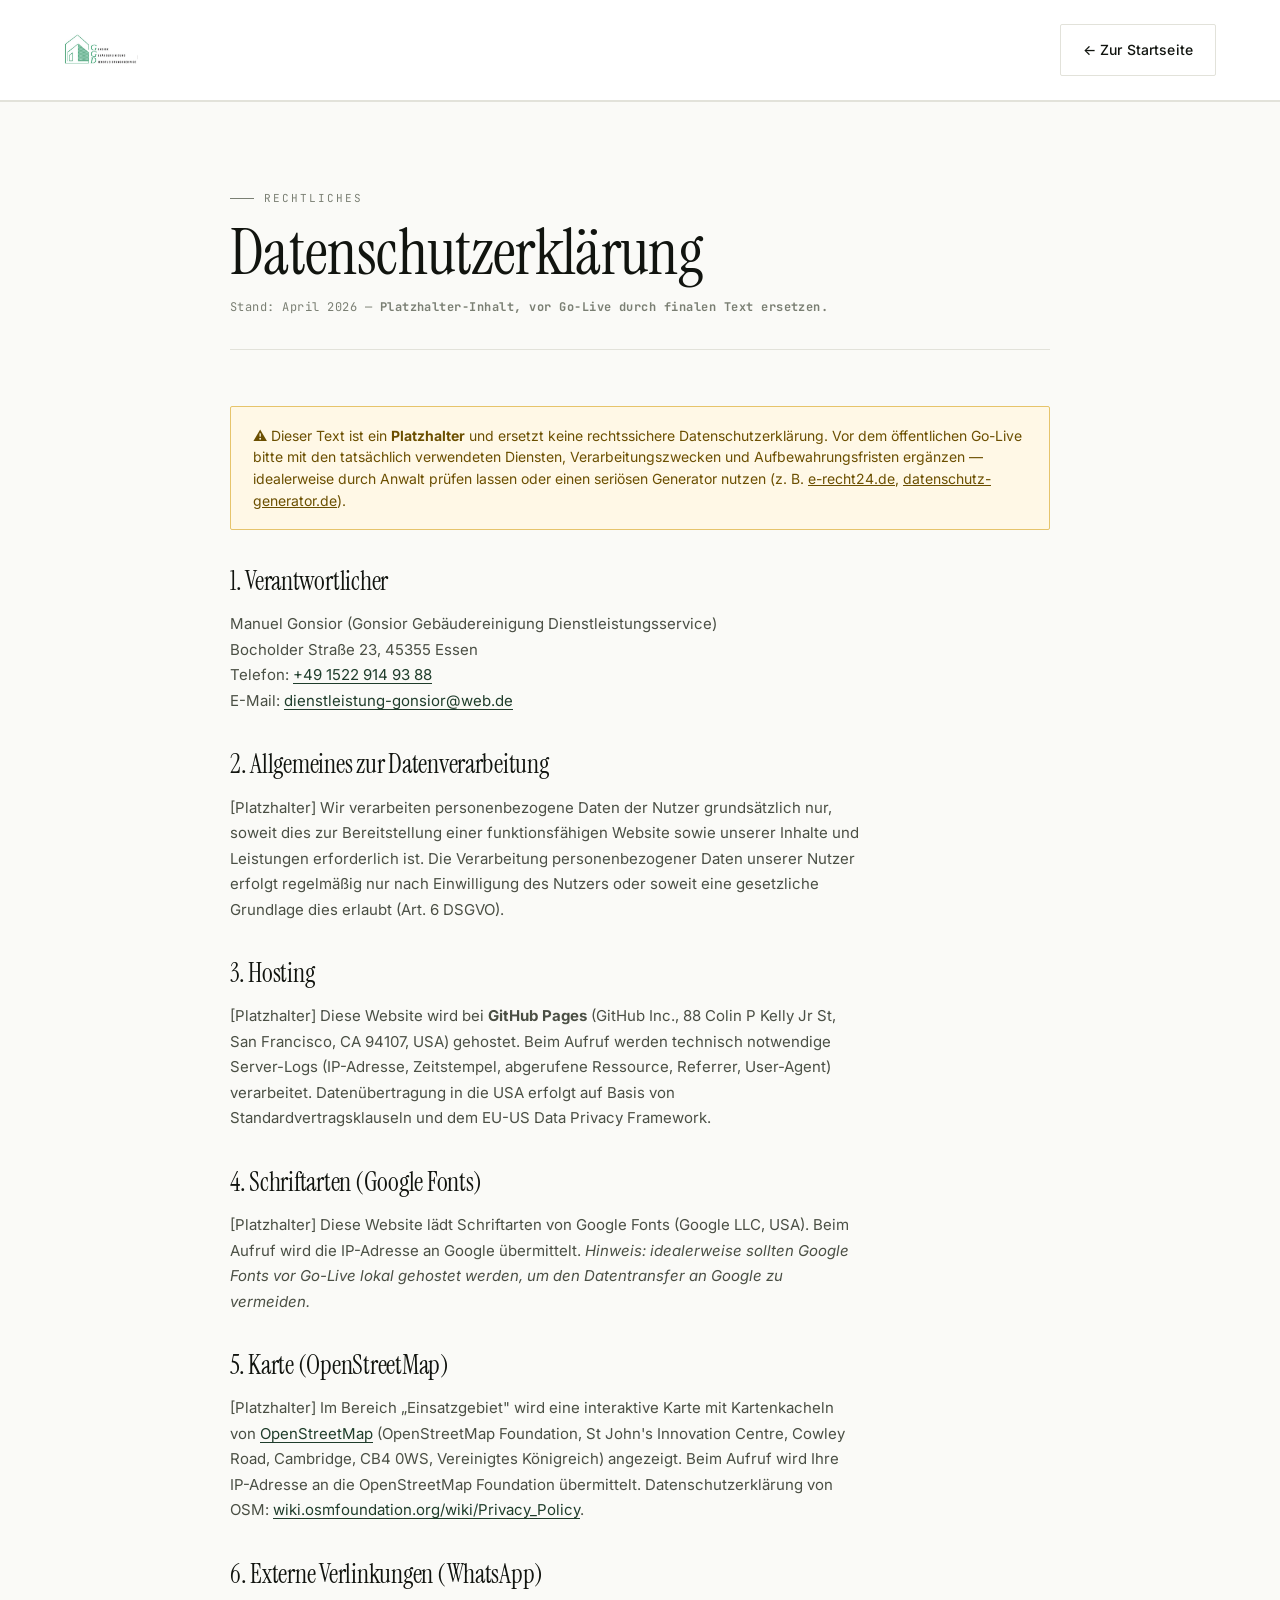
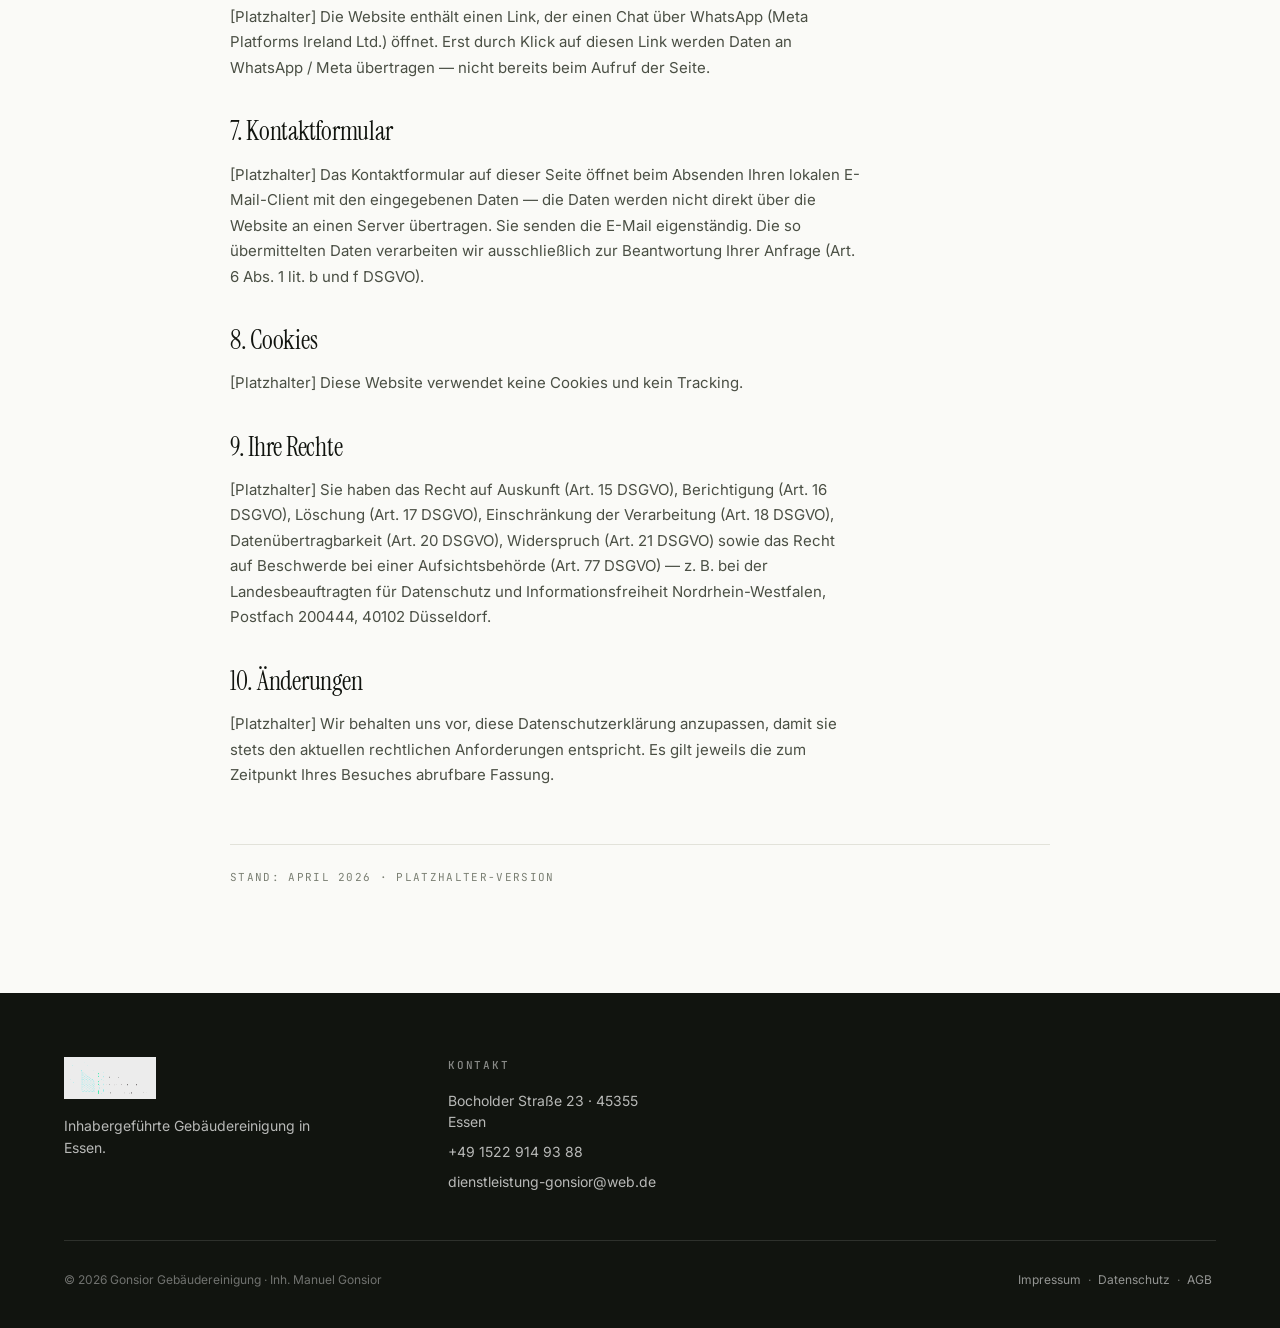
==== datenschutz.html @ e989ca02 "fix(mobile): audit fixes + Impressum/Datenschutz pages Mobile-Audit-Fixes: - Bilder via sips komprim" ====
<!doctype html>
<html lang="de">
<head>
<meta charset="utf-8" />
<title>Datenschutzerklärung — Gonsior Gebäudereinigung Essen</title>
<meta name="viewport" content="width=device-width, initial-scale=1" />
<meta name="description" content="Datenschutzerklärung von Gonsior Gebäudereinigung Dienstleistungsservice nach Art. 13 DSGVO." />
<meta name="theme-color" content="#1f3d2b" />
<meta name="robots" content="noindex" />
<link rel="stylesheet" href="styles.css" />
<link rel="icon" type="image/svg+xml" href="data:image/svg+xml;utf8,<svg xmlns='http://www.w3.org/2000/svg' viewBox='0 0 32 32'><rect width='32' height='32' fill='%231f3d2b'/><text x='16' y='23' font-family='serif' font-size='22' fill='white' text-anchor='middle'>G</text></svg>" />
<link rel="apple-touch-icon" sizes="180x180" href="images/apple-touch-icon.png" />
</head>
<body>

<div class="vb-root" data-color="gruen">

  <!-- Slim Header -->
  <nav class="vb-nav vb-nav--legal">
    <a class="vb-logo" href="index.html" aria-label="Zur Startseite">
      <img src="images/logo.png" alt="Gonsior Gebäudereinigung Dienstleistungsservice" width="992" height="454" />
    </a>
    <a href="index.html" class="gn-btn gn-btn--ghost">← Zur Startseite</a>
  </nav>

  <article class="vb-legal">
    <div class="gn-container">
      <header class="vb-legal-head">
        <span class="gn-eyebrow">Rechtliches</span>
        <h1>Datenschutzerklärung</h1>
        <p>Stand: April 2026 — <strong>Platzhalter-Inhalt, vor Go-Live durch finalen Text ersetzen.</strong></p>
      </header>

      <div class="vb-legal-notice">
        ⚠ Dieser Text ist ein <strong>Platzhalter</strong> und ersetzt keine rechtssichere
        Datenschutzerklärung. Vor dem öffentlichen Go-Live bitte mit den tatsächlich verwendeten
        Diensten, Verarbeitungszwecken und Aufbewahrungsfristen ergänzen — idealerweise durch
        Anwalt prüfen lassen oder einen seriösen Generator nutzen
        (z. B. <a href="https://www.e-recht24.de" target="_blank" rel="noopener noreferrer">e-recht24.de</a>,
        <a href="https://datenschutz-generator.de" target="_blank" rel="noopener noreferrer">datenschutz-generator.de</a>).
      </div>

      <section class="vb-legal-section">
        <h2>1. Verantwortlicher</h2>
        <p>
          Manuel Gonsior (Gonsior Gebäudereinigung Dienstleistungsservice)<br />
          Bocholder Straße 23, 45355 Essen<br />
          Telefon: <a href="tel:+4915229149388">+49 1522 914 93 88</a><br />
          E-Mail: <a href="mailto:dienstleistung-gonsior@web.de">dienstleistung-gonsior@web.de</a>
        </p>
      </section>

      <section class="vb-legal-section">
        <h2>2. Allgemeines zur Datenverarbeitung</h2>
        <p>
          [Platzhalter] Wir verarbeiten personenbezogene Daten der Nutzer grundsätzlich nur,
          soweit dies zur Bereitstellung einer funktionsfähigen Website sowie unserer Inhalte
          und Leistungen erforderlich ist. Die Verarbeitung personenbezogener Daten unserer
          Nutzer erfolgt regelmäßig nur nach Einwilligung des Nutzers oder soweit eine
          gesetzliche Grundlage dies erlaubt (Art. 6 DSGVO).
        </p>
      </section>

      <section class="vb-legal-section">
        <h2>3. Hosting</h2>
        <p>
          [Platzhalter] Diese Website wird bei <strong>GitHub Pages</strong> (GitHub Inc., 88 Colin P
          Kelly Jr St, San Francisco, CA 94107, USA) gehostet. Beim Aufruf werden technisch
          notwendige Server-Logs (IP-Adresse, Zeitstempel, abgerufene Ressource, Referrer,
          User-Agent) verarbeitet. Datenübertragung in die USA erfolgt auf Basis von
          Standardvertragsklauseln und dem EU-US Data Privacy Framework.
        </p>
      </section>

      <section class="vb-legal-section">
        <h2>4. Schriftarten (Google Fonts)</h2>
        <p>
          [Platzhalter] Diese Website lädt Schriftarten von Google Fonts (Google LLC, USA).
          Beim Aufruf wird die IP-Adresse an Google übermittelt.
          <em>Hinweis: idealerweise sollten Google Fonts vor Go-Live lokal gehostet werden,
          um den Datentransfer an Google zu vermeiden.</em>
        </p>
      </section>

      <section class="vb-legal-section">
        <h2>5. Karte (OpenStreetMap)</h2>
        <p>
          [Platzhalter] Im Bereich „Einsatzgebiet" wird eine interaktive Karte mit Kartenkacheln
          von <a href="https://www.openstreetmap.org" target="_blank" rel="noopener noreferrer">OpenStreetMap</a>
          (OpenStreetMap Foundation, St John's Innovation Centre, Cowley Road, Cambridge, CB4 0WS,
          Vereinigtes Königreich) angezeigt. Beim Aufruf wird Ihre IP-Adresse an die OpenStreetMap
          Foundation übermittelt. Datenschutzerklärung von OSM:
          <a href="https://wiki.osmfoundation.org/wiki/Privacy_Policy" target="_blank" rel="noopener noreferrer">wiki.osmfoundation.org/wiki/Privacy_Policy</a>.
        </p>
      </section>

      <section class="vb-legal-section">
        <h2>6. Externe Verlinkungen (WhatsApp)</h2>
        <p>
          [Platzhalter] Die Website enthält einen Link, der einen Chat über WhatsApp
          (Meta Platforms Ireland Ltd.) öffnet. Erst durch Klick auf diesen Link werden Daten an
          WhatsApp / Meta übertragen — nicht bereits beim Aufruf der Seite.
        </p>
      </section>

      <section class="vb-legal-section">
        <h2>7. Kontaktformular</h2>
        <p>
          [Platzhalter] Das Kontaktformular auf dieser Seite öffnet beim Absenden Ihren
          lokalen E-Mail-Client mit den eingegebenen Daten — die Daten werden nicht direkt
          über die Website an einen Server übertragen. Sie senden die E-Mail eigenständig.
          Die so übermittelten Daten verarbeiten wir ausschließlich zur Beantwortung Ihrer
          Anfrage (Art. 6 Abs. 1 lit. b und f DSGVO).
        </p>
      </section>

      <section class="vb-legal-section">
        <h2>8. Cookies</h2>
        <p>[Platzhalter] Diese Website verwendet keine Cookies und kein Tracking.</p>
      </section>

      <section class="vb-legal-section">
        <h2>9. Ihre Rechte</h2>
        <p>
          [Platzhalter] Sie haben das Recht auf Auskunft (Art. 15 DSGVO), Berichtigung
          (Art. 16 DSGVO), Löschung (Art. 17 DSGVO), Einschränkung der Verarbeitung
          (Art. 18 DSGVO), Datenübertragbarkeit (Art. 20 DSGVO), Widerspruch (Art. 21 DSGVO)
          sowie das Recht auf Beschwerde bei einer Aufsichtsbehörde (Art. 77 DSGVO) — z. B.
          bei der Landesbeauftragten für Datenschutz und Informationsfreiheit Nordrhein-Westfalen,
          Postfach 200444, 40102 Düsseldorf.
        </p>
      </section>

      <section class="vb-legal-section">
        <h2>10. Änderungen</h2>
        <p>
          [Platzhalter] Wir behalten uns vor, diese Datenschutzerklärung anzupassen, damit sie
          stets den aktuellen rechtlichen Anforderungen entspricht. Es gilt jeweils die zum
          Zeitpunkt Ihres Besuches abrufbare Fassung.
        </p>
      </section>

      <p class="vb-legal-meta">Stand: April 2026 · Platzhalter-Version</p>
    </div>
  </article>

  <!-- Footer (kompakt) -->
  <footer class="vb-footer">
    <div class="vb-footer-grid">
      <div class="vb-footer-brand">
        <img class="vb-footer-logo" src="images/logo.png" alt="Gonsior Gebäudereinigung Dienstleistungsservice" width="992" height="454" loading="lazy" />
        <p>Inhabergeführte Gebäudereinigung in Essen.</p>
      </div>
      <div>
        <h5>Kontakt</h5>
        <ul>
          <li>Bocholder Straße 23 · 45355 Essen</li>
          <li><a href="tel:+4915229149388">+49 1522 914 93 88</a></li>
          <li><a href="mailto:dienstleistung-gonsior@web.de">dienstleistung-gonsior@web.de</a></li>
        </ul>
      </div>
    </div>
    <div class="vb-footer-bottom">
      <div>© 2026 Gonsior Gebäudereinigung · Inh. Manuel Gonsior</div>
      <div>
        <a href="impressum.html">Impressum</a> ·
        <a href="datenschutz.html">Datenschutz</a> ·
        <a href="datenschutz.html">AGB</a>
      </div>
    </div>
  </footer>

</div>

</body>
</html>
---- styles.css ----
/* Gonsior Gebäudereinigung — Production styles
   Adapted from the design handoff (Variant B Final, "Tiefes Grün", split hero, luftig). */

@import url('https://fonts.googleapis.com/css2?family=Instrument+Serif:ital@0;1&family=Inter:wght@400;500;600&family=JetBrains+Mono:wght@400&display=swap');

:root {
  --gn-bg: #fafaf7;
  --gn-bg-soft: #f3f3ee;
  --gn-bg-card: #ffffff;
  --gn-ink: #11140f;
  --gn-ink-soft: #4a4f44;
  --gn-ink-muted: #7a7f73;
  --gn-line: #e2e2da;
  --gn-line-soft: #ececdf;

  --gn-accent: #1f3d2b;
  --gn-accent-2: #2d5a3f;
  --gn-accent-soft: #e7ede8;
  --gn-accent-ink: #f3f3ee;
}

* { box-sizing: border-box; }

html {
  scroll-padding-top: 96px;
}
html, body {
  margin: 0;
  padding: 0;
  background: var(--gn-bg);
  color: var(--gn-ink);
  font-family: 'Inter', system-ui, sans-serif;
  font-size: 15px;
  line-height: 1.55;
  -webkit-font-smoothing: antialiased;
}

a { color: inherit; }

h1, h2, h3, h4 {
  font-family: 'Instrument Serif', Georgia, serif;
  font-weight: 400;
  letter-spacing: -0.01em;
  line-height: 1.05;
  margin: 0;
}

.gn-eyebrow {
  font-family: 'JetBrains Mono', ui-monospace, monospace;
  font-size: 11px;
  letter-spacing: 0.18em;
  text-transform: uppercase;
  color: var(--gn-ink-muted);
  display: inline-flex;
  align-items: center;
  gap: 10px;
}
.gn-eyebrow::before {
  content: "";
  width: 24px;
  height: 1px;
  background: var(--gn-ink-muted);
  display: inline-block;
}

.gn-container { max-width: 1320px; margin: 0 auto; }

.gn-btn {
  display: inline-flex;
  align-items: center;
  gap: 10px;
  font-family: inherit;
  font-size: 14px;
  font-weight: 500;
  padding: 14px 22px;
  border-radius: 2px;
  border: 1px solid transparent;
  cursor: pointer;
  text-decoration: none;
  transition: transform 0.18s ease, background 0.2s ease, color 0.18s ease, box-shadow 0.2s ease;
  letter-spacing: 0.01em;
}
.gn-btn--primary { background: var(--gn-accent); color: var(--gn-accent-ink); }
.gn-btn--primary:hover {
  background: var(--gn-accent-2);
  transform: translateY(-1px);
  box-shadow: 0 8px 24px -10px var(--gn-accent);
}
.gn-btn--ghost { background: transparent; color: var(--gn-ink); border-color: var(--gn-line); }
.gn-btn--ghost:hover { background: var(--gn-bg-soft); }

/* Photo container (stripe fallback + real image overlay) */
.gn-photo {
  position: relative;
  background:
    repeating-linear-gradient(135deg, rgba(0,0,0,0.025) 0 1px, transparent 1px 14px),
    linear-gradient(180deg, var(--gn-bg-soft), var(--gn-line));
  border: 1px solid var(--gn-line);
  display: flex;
  align-items: flex-end;
  justify-content: flex-start;
  overflow: hidden;
  color: var(--gn-ink-muted);
}
.gn-photo--dark {
  background:
    repeating-linear-gradient(135deg, rgba(255,255,255,0.04) 0 1px, transparent 1px 14px),
    linear-gradient(180deg, #2a3026, #1d211b);
  color: rgba(255,255,255,0.55);
  border-color: rgba(255,255,255,0.08);
}
.gn-photo__img {
  position: absolute;
  inset: 0;
  width: 100%;
  height: 100%;
  object-fit: cover;
  display: block;
}
.gn-photo__label {
  position: relative;
  z-index: 1;
  font-family: 'JetBrains Mono', ui-monospace, monospace;
  font-size: 11px;
  letter-spacing: 0.04em;
  text-transform: uppercase;
  padding: 10px 12px;
  background: rgba(255,255,255,0.9);
  color: var(--gn-ink);
  margin: 12px;
}
.gn-photo--dark .gn-photo__label { background: rgba(0,0,0,0.6); color: rgba(255,255,255,0.85); }

.gn-input, .gn-textarea {
  width: 100%;
  border: 1px solid var(--gn-line);
  background: var(--gn-bg-card);
  padding: 14px 16px;
  font-family: inherit;
  font-size: 14px;
  color: var(--gn-ink);
  border-radius: 2px;
  outline: none;
  transition: border-color 0.18s ease;
}
.gn-input:focus, .gn-textarea:focus { border-color: var(--gn-accent); }
.gn-textarea { resize: vertical; min-height: 120px; }
.gn-label {
  display: block;
  font-size: 12px;
  font-weight: 500;
  letter-spacing: 0.04em;
  text-transform: uppercase;
  color: var(--gn-ink-muted);
  margin-bottom: 8px;
}

/* Page root */
.vb-root { width: 100%; }

/* TOP UTILITY BAR */
.vb-top {
  background: var(--gn-accent);
  color: var(--gn-accent-ink);
  font-size: 12px;
  padding: 10px 64px;
  display: flex;
  justify-content: space-between;
  align-items: center;
  font-family: 'JetBrains Mono', monospace;
  letter-spacing: 0.04em;
}
.vb-top a { text-decoration: none; }
.vb-top-left, .vb-top-right { display: flex; gap: 24px; align-items: center; flex-wrap: wrap; }
.vb-top-item { display: inline-flex; align-items: center; gap: 8px; opacity: 0.85; }

/* NAV */
.vb-nav {
  display: flex; align-items: center; justify-content: space-between;
  padding: 24px 64px;
  border-bottom: 1px solid var(--gn-line);
  background: var(--gn-bg-card);
  position: sticky; top: 0; z-index: 5;
  gap: 32px;
}
.vb-logo {
  display: flex;
  align-items: center;
  text-decoration: none;
  color: inherit;
  position: relative;
  z-index: 6;
  height: 34px;
}
.vb-logo img {
  height: 34px;
  width: auto;
  display: block;
  /* Höhen-Transition statt CSS-Skalierung — Browser re-rastert aus der
     hochauflösenden 992×454-PNG-Quelle für jede Größe → kein Matsch */
  transition: height 350ms cubic-bezier(.16,1,.3,1), filter 350ms ease;
  will-change: height;
}
.vb-logo:hover img,
.vb-logo:focus-visible img {
  height: 68px;
  filter: drop-shadow(0 10px 22px rgba(31, 61, 43, 0.28));
}
.vb-nav-links { display: flex; gap: 32px; font-size: 14px; }
.vb-nav-links a {
  color: var(--gn-ink); text-decoration: none;
  padding: 6px 0;
  border-bottom: 1px solid transparent;
  transition: color 0.18s, border-color 0.18s;
}
.vb-nav-links a:hover { border-color: var(--gn-accent); }

/* HERO — editorial Layout: Text-Block oben (max 1100), darunter Bild + Stats-Block */
.vb-hero {
  background: var(--gn-bg-card);
  border-bottom: 1px solid var(--gn-line);
}
.vb-hero-text {
  max-width: 1240px;
  margin: 0 auto;
  padding: 88px 64px 56px;
  display: grid;
  grid-template-columns: 1fr auto;
  gap: 64px;
  align-items: center;
}
.vb-hero-text-logo {
  display: flex;
  align-items: center;
  justify-content: flex-end;
}
.vb-hero-text-logo img {
  width: 225px;
  max-width: 100%;
  height: auto;
  display: block;
}
.vb-hero-text h1 {
  font-size: 88px;
  line-height: 0.95;
  margin: 28px 0 28px;
  letter-spacing: -0.02em;
  max-width: 14ch;
}
.vb-hero-text h1 em { font-style: italic; color: var(--gn-accent); }
.vb-hero-lead {
  font-size: 18px;
  color: var(--gn-ink-soft);
  margin: 0 0 36px;
  max-width: 58ch;
  line-height: 1.6;
}
.vb-hero-actions { display: flex; gap: 12px; flex-wrap: wrap; }

/* Untere Hero-Reihe: Bild + Stats spannen zusammen über volle Breite */
.vb-hero-feature {
  display: grid;
  grid-template-columns: 2fr 1fr;
  border-top: 1px solid var(--gn-line);
  width: 100%;
}
.vb-hero-photo {
  position: relative;
  overflow: hidden;
  height: 360px;
  background: var(--gn-bg-soft);
}
.vb-hero-photo img {
  width: 100%;
  height: 100%;
  object-fit: cover;
  display: block;
}
.vb-hero-stats {
  background: var(--gn-accent);
  color: var(--gn-accent-ink);
  padding: 44px 48px;
  display: grid;
  grid-template-rows: repeat(3, 1fr);
  gap: 0;
  position: relative;
}
.vb-hero-stat {
  display: grid;
  grid-template-columns: auto 1fr;
  gap: 22px;
  align-items: center;
  padding: 14px 0;
  border-bottom: 1px solid rgba(255,255,255,0.16);
}
.vb-hero-stat:last-child { border-bottom: none; }
.vb-hero-stat .num {
  font-family: 'Instrument Serif', serif;
  font-size: 54px;
  line-height: 1;
  color: #fff;
  letter-spacing: -0.01em;
}
.vb-hero-stat .num span {
  font-size: 0.55em;
  color: rgba(255,255,255,0.7);
  margin-left: 2px;
}
.vb-hero-stat .lbl {
  font-family: 'JetBrains Mono', monospace;
  font-size: 10.5px;
  letter-spacing: 0.14em;
  text-transform: uppercase;
  color: rgba(255,255,255,0.78);
  line-height: 1.4;
}

/* SERVICES */
.vb-services {
  padding: 120px 64px;
  background: var(--gn-bg);
}
.vb-services-head {
  display: flex;
  flex-direction: column;
  align-items: flex-start;
  gap: 14px;
  margin-bottom: 56px;
  max-width: 760px;
}
.vb-services-head h2 { font-size: 72px; margin: 8px 0 0; }
.vb-services-head .lead {
  max-width: 60ch;
  font-size: 16px;
  color: var(--gn-ink-soft);
  margin: 0;
  line-height: 1.55;
}
.vb-services-tabs {
  display: grid;
  grid-template-columns: repeat(4, 1fr);
  border: 1px solid var(--gn-line);
  background: var(--gn-bg-card);
}
.vb-tab {
  padding: 28px 24px;
  border-right: 1px solid var(--gn-line);
  cursor: pointer;
  background: transparent;
  font-family: inherit;
  text-align: left;
  color: var(--gn-ink);
  display: flex; flex-direction: column; gap: 14px;
  position: relative;
  transition: background 0.2s, color 0.2s;
}
.vb-tab:last-child { border-right: none; }
.vb-tab:hover { background: var(--gn-bg-soft); }
.vb-tab.active { background: var(--gn-accent); color: var(--gn-accent-ink); }
.vb-tab.active::after {
  content: ""; position: absolute;
  bottom: -1px; left: 0; right: 0; height: 4px;
  background: var(--gn-accent);
}
.vb-tab .tab-num {
  font-family: 'JetBrains Mono', monospace;
  font-size: 11px;
  letter-spacing: 0.1em;
  opacity: 0.6;
}
.vb-tab h4 { font-family: 'Instrument Serif', serif; font-size: 24px; font-weight: 400; margin: 0; }
.vb-tab .icon { color: inherit; opacity: 0.9; }

.vb-tab-panel {
  display: grid;
  grid-template-columns: 1.6fr 1fr;
  gap: 0;
  border: 1px solid var(--gn-line);
  border-top: none;
  background: var(--gn-bg-card);
}
.vb-tab-panel-content { padding: 56px 48px; }
.vb-tab-panel h3 { font-size: 48px; margin: 16px 0 16px; }
.vb-tab-panel p {
  font-size: 16px;
  color: var(--gn-ink-soft);
  margin: 0 0 28px;
  line-height: 1.6;
  max-width: 48ch;
}
.vb-tab-panel ul {
  list-style: none; padding: 0; margin: 0;
  display: grid;
  grid-template-columns: 1fr 1fr;
  gap: 12px 24px;
}
.vb-tab-panel ul li {
  display: grid;
  grid-template-columns: 16px 1fr;
  gap: 10px;
  font-size: 14px;
  color: var(--gn-ink);
  padding: 10px 0;
  border-bottom: 1px solid var(--gn-line-soft);
  align-items: center;
}
.vb-tab-panel ul li svg { color: var(--gn-accent); }
.vb-tab-panel-photo {
  background: var(--gn-bg-soft);
  min-height: 380px;
  align-self: stretch;
}

/* Hover-Crossfade beim Tab-Wechsel — sichtbar, aber dezent */
.vb-tab-panel-content,
.vb-tab-panel-photo .gn-photo__img,
.vb-tab-panel-photo .gn-photo__label {
  transition: opacity 220ms ease, transform 280ms cubic-bezier(.2,.8,.2,1);
  will-change: opacity, transform;
}
.vb-tab-panel.is-fading .vb-tab-panel-content {
  opacity: 0.12;
  transform: translateY(8px);
}
.vb-tab-panel.is-fading .vb-tab-panel-photo .gn-photo__img,
.vb-tab-panel.is-fading .vb-tab-panel-photo .gn-photo__label {
  opacity: 0.18;
}

/* PROCESS */
.vb-process {
  padding: 72px 64px;
  background: var(--gn-bg);
  border-top: 1px solid var(--gn-line);
  overflow: visible;
}
.vb-process .gn-container { overflow: visible; }
.vb-process-layout { overflow: visible; }
.vb-process-head { margin-bottom: 56px; max-width: 720px; }
.vb-process-head h2 { font-size: 64px; margin: 16px 0 16px; }
.vb-process-head p { color: var(--gn-ink-soft); font-size: 16px; margin: 0; }
.vb-process-head { margin-bottom: 56px; max-width: 760px; }
.vb-process-head h2 { font-size: 56px; margin: 8px 0 16px; }
.vb-process-head p { font-size: 16px; color: var(--gn-ink-soft); margin: 0; }

/* ════════════ Demo-Frame (zur Auswahl der Variante) ════════════ */
.vb-demo {
  margin-top: 80px;
  padding-top: 56px;
  border-top: 1px solid var(--gn-line);
}
.vb-demo:first-of-type {
  margin-top: 0;
  padding-top: 0;
  border-top: none;
}
.vb-demo-head { margin-bottom: 36px; max-width: 70ch; }
.vb-demo-label {
  display: inline-block;
  font-family: 'JetBrains Mono', monospace;
  font-size: 11px;
  letter-spacing: 0.18em;
  text-transform: uppercase;
  color: var(--gn-accent);
  background: var(--gn-accent-soft);
  padding: 5px 11px;
  margin-bottom: 14px;
}
.vb-demo-name {
  font-family: 'Instrument Serif', serif;
  font-size: 32px;
  line-height: 1.15;
  margin-bottom: 8px;
}
.vb-demo-desc {
  font-size: 14px;
  color: var(--gn-ink-soft);
  line-height: 1.55;
  margin: 0;
}

/* ── Variante 01: Editorial Numbered List ────────────────────── */
.vb-v1 { display: flex; flex-direction: column; }
.vb-v1-row {
  display: grid;
  grid-template-columns: 220px 1fr;
  gap: 56px;
  padding: 40px 0;
  border-bottom: 1px solid var(--gn-line);
  align-items: start;
}
.vb-v1-row:last-child { border-bottom: none; }
.vb-v1-row:first-child { padding-top: 8px; }
.vb-v1-num {
  font-family: 'Instrument Serif', serif;
  font-size: 130px;
  line-height: 0.9;
  color: var(--gn-accent);
  font-feature-settings: "lnum";
}
.vb-v1-body h3 {
  font-family: 'Instrument Serif', serif;
  font-size: 44px;
  line-height: 1.05;
  margin: 14px 0 18px;
  font-weight: 400;
}
.vb-v1-body p {
  font-size: 17px;
  color: var(--gn-ink-soft);
  line-height: 1.6;
  margin: 0 0 18px;
  max-width: 60ch;
}
.vb-v1-meta {
  display: inline-block;
  padding: 6px 12px;
  border: 1px solid var(--gn-line);
  background: var(--gn-bg-soft);
  font-family: 'JetBrains Mono', monospace;
  font-size: 11px;
  letter-spacing: 0.12em;
  text-transform: uppercase;
  color: var(--gn-ink-muted);
}

/* ── Variante 02: Horizontale Karten mit Verbindungslinie ────── */
.vb-v2 {
  position: relative;
  display: grid;
  grid-template-columns: repeat(4, 1fr);
  gap: 24px;
}
.vb-v2-line {
  position: absolute;
  top: 96px; /* zentriert auf Icon-Kreise */
  left: 12.5%;
  right: 12.5%;
  height: 0;
  border-top: 1.5px dashed var(--gn-accent);
  opacity: 0.55;
  z-index: 0;
}
.vb-v2-card {
  position: relative;
  z-index: 1;
  padding: 28px 22px;
  background: var(--gn-bg-card);
  border: 1px solid var(--gn-line);
  text-align: center;
  display: flex;
  flex-direction: column;
  align-items: center;
  gap: 14px;
  transition: transform 0.3s cubic-bezier(.16,1,.3,1), border-color 0.3s ease, box-shadow 0.3s ease;
}
.vb-v2-card:hover {
  transform: translateY(-6px);
  border-color: var(--gn-accent);
  box-shadow: 0 24px 40px -22px rgba(17, 20, 15, 0.22);
}
.vb-v2-num {
  font-family: 'JetBrains Mono', monospace;
  font-size: 11px;
  letter-spacing: 0.16em;
  text-transform: uppercase;
  color: var(--gn-accent);
}
.vb-v2-icon {
  width: 76px;
  height: 76px;
  border-radius: 50%;
  background: var(--gn-bg-card);
  border: 1.5px solid var(--gn-accent);
  display: flex;
  align-items: center;
  justify-content: center;
  color: var(--gn-accent);
  margin: 4px 0;
}
.vb-v2-icon svg { width: 38px; height: 38px; }
.vb-v2-card h3 {
  font-family: 'Instrument Serif', serif;
  font-size: 26px;
  margin: 0;
  font-weight: 400;
  line-height: 1.15;
}
.vb-v2-card p {
  font-size: 13.5px;
  color: var(--gn-ink-soft);
  line-height: 1.55;
  margin: 0;
  max-width: 22ch;
}
.vb-v2-meta {
  margin-top: auto;
  padding: 6px 11px;
  border: 1px solid var(--gn-line);
  background: var(--gn-bg-soft);
  font-family: 'JetBrains Mono', monospace;
  font-size: 10.5px;
  letter-spacing: 0.12em;
  text-transform: uppercase;
  color: var(--gn-ink-muted);
}

/* ── CTA-Bar unter den 4 Karten ──────────────────────────────── */
.vb-v2-cta {
  margin-top: 40px;
  padding: 32px 40px;
  background: var(--gn-accent);
  color: #fff;
  display: grid;
  grid-template-columns: 1fr auto;
  gap: 32px;
  align-items: center;
  position: relative;
}
.vb-v2-cta::before {
  content: "";
  position: absolute;
  top: -1px; left: 0;
  width: 64px; height: 2px;
  background: #fff;
}
.vb-v2-cta-text .gn-eyebrow {
  color: rgba(255,255,255,0.78);
}
.vb-v2-cta-text .gn-eyebrow::before {
  background: rgba(255,255,255,0.5);
}
.vb-v2-cta-text p {
  margin: 10px 0 0;
  font-family: 'Instrument Serif', serif;
  font-size: 24px;
  line-height: 1.3;
  color: #fff;
  max-width: 56ch;
}
.vb-v2-cta-actions {
  display: flex;
  gap: 12px;
  flex-wrap: wrap;
  justify-content: flex-end;
}
.vb-v2-cta-actions .gn-btn--primary {
  background: #fff;
  color: var(--gn-accent);
}
.vb-v2-cta-actions .gn-btn--primary:hover {
  background: rgba(255,255,255,0.92);
  color: var(--gn-accent);
  box-shadow: 0 8px 20px -10px rgba(255,255,255,0.5);
}
.vb-v2-cta-actions .gn-btn--ghost {
  background: transparent;
  color: #fff;
  border-color: rgba(255,255,255,0.4);
}
.vb-v2-cta-actions .gn-btn--ghost:hover {
  background: rgba(255,255,255,0.12);
  border-color: rgba(255,255,255,0.7);
}

/* ── Variante 03: Side-by-Side Magazine ──────────────────────── */
.vb-v3 { display: flex; flex-direction: column; gap: 0; }
.vb-v3-row {
  display: grid;
  grid-template-columns: 280px 1fr;
  gap: 56px;
  padding: 40px 0;
  align-items: center;
  border-bottom: 1px solid var(--gn-line);
}
.vb-v3-row:last-child { border-bottom: none; }
.vb-v3-row:first-child { padding-top: 8px; }
.vb-v3-row:nth-child(even) {
  grid-template-columns: 1fr 280px;
  text-align: right;
}
.vb-v3-num {
  font-family: 'Instrument Serif', serif;
  font-size: 200px;
  line-height: 0.85;
  color: var(--gn-accent);
  text-align: center;
  letter-spacing: -0.02em;
}
.vb-v3-eyebrow {
  font-family: 'JetBrains Mono', monospace;
  font-size: 11px;
  letter-spacing: 0.18em;
  text-transform: uppercase;
  color: var(--gn-ink-muted);
  display: inline-block;
  padding-bottom: 8px;
}
.vb-v3-body h3 {
  font-family: 'Instrument Serif', serif;
  font-size: 56px;
  line-height: 1.05;
  margin: 6px 0 18px;
  font-weight: 400;
}
.vb-v3-body p {
  font-size: 17px;
  color: var(--gn-ink-soft);
  line-height: 1.6;
  margin: 0 0 20px;
  max-width: 64ch;
}
.vb-v3-row:nth-child(even) .vb-v3-body p { margin-left: auto; }
.vb-v3-meta {
  display: inline-block;
  padding: 6px 12px;
  border: 1px solid var(--gn-line);
  background: var(--gn-bg-soft);
  font-family: 'JetBrains Mono', monospace;
  font-size: 11px;
  letter-spacing: 0.12em;
  text-transform: uppercase;
  color: var(--gn-ink-muted);
}

/* Auswahl-Hinweis am Ende */
.vb-demo-pick {
  margin-top: 64px;
  padding: 28px 32px;
  background: var(--gn-bg-card);
  border: 1.5px dashed var(--gn-accent);
  text-align: center;
}
.vb-demo-pick p {
  font-family: 'Instrument Serif', serif;
  font-size: 22px;
  line-height: 1.4;
  margin: 12px 0 0;
  color: var(--gn-ink);
}
.vb-demo-pick strong { color: var(--gn-accent); font-weight: 400; font-style: italic; }

/* Journey — Treppenstufen-Layout */
.vb-journey-stairs {
  position: relative;
  width: 100%;
  max-width: 760px;
  height: 360px;
  margin: 0 auto;
  overflow: visible;
  transition: transform 700ms cubic-bezier(.16,1,.3,1);
}

.vb-journey-step {
  position: absolute;
  width: 200px;
}
.vb-journey-step:nth-child(1) { left: 0;    top: 90px; z-index: 4; }   /* unten links — CTA */
.vb-journey-step:nth-child(2) { left: 22%;  top: 60px; z-index: 3; }
.vb-journey-step:nth-child(3) { left: 44%;  top: 30px; z-index: 2; }
.vb-journey-step:nth-child(4) { left: 66%;  top: 0;    z-index: 1; }   /* oben rechts */

/* Idle-Float — leicht versetzte Timings für organisches Gefühl */
.vb-journey-float {
  animation-duration: 7s;
  animation-timing-function: ease-in-out;
  animation-iteration-count: infinite;
  will-change: transform;
}
.vb-journey-step:nth-child(1) .vb-journey-float { animation-name: float-a; animation-duration: 7s; }
.vb-journey-step:nth-child(2) .vb-journey-float { animation-name: float-b; animation-duration: 8.5s; animation-delay: -2s; }
.vb-journey-step:nth-child(3) .vb-journey-float { animation-name: float-c; animation-duration: 9s; animation-delay: -4s; }
.vb-journey-step:nth-child(4) .vb-journey-float { animation-name: float-d; animation-duration: 8s; animation-delay: -1s; }

@keyframes float-a {
  0%, 100% { transform: translate(0, 0); }
  33%      { transform: translate(2px, -8px); }
  66%      { transform: translate(-3px, -4px); }
}
@keyframes float-b {
  0%, 100% { transform: translate(0, 0); }
  50%      { transform: translate(7px, 5px); }
}
@keyframes float-c {
  0%, 100% { transform: translate(0, 0); }
  50%      { transform: translate(-3px, 9px); }
}
@keyframes float-d {
  0%, 100% { transform: translate(0, 0); }
  50%      { transform: translate(-7px, -3px); }
}

/* Karte */
.vb-journey-card {
  background: var(--gn-bg-card);
  border: 1px solid var(--gn-line);
  padding: 22px 18px;
  text-align: center;
  display: flex;
  flex-direction: column;
  align-items: center;
  gap: 10px;
  box-shadow: 0 14px 32px -18px rgba(17, 20, 15, 0.18);
  transform-origin: center center;
  transition:
    transform 500ms cubic-bezier(.16,1,.3,1),
    background 400ms ease,
    color 400ms ease,
    border-color 400ms ease,
    box-shadow 500ms ease,
    opacity 350ms ease;
  will-change: transform, opacity;
}

.vb-journey-node {
  width: 60px;
  height: 60px;
  border-radius: 50%;
  background: var(--gn-bg);
  border: 1.5px solid var(--gn-accent);
  display: flex;
  align-items: center;
  justify-content: center;
  color: var(--gn-accent);
  margin-bottom: 2px;
  transition: background 400ms ease, border-color 400ms ease, color 400ms ease;
}
.vb-journey-node svg { width: 30px; height: 30px; }

.vb-journey-num {
  font-family: 'JetBrains Mono', monospace;
  font-size: 10px;
  letter-spacing: 0.16em;
  text-transform: uppercase;
  color: var(--gn-accent);
  transition: color 400ms ease;
}
.vb-journey-title {
  font-family: 'Instrument Serif', serif;
  font-size: 22px;
  line-height: 1.15;
  margin: 0;
  transition: color 400ms ease;
}
.vb-journey-desc {
  font-size: 12.5px;
  color: var(--gn-ink-soft);
  line-height: 1.5;
  margin: 0;
  transition: color 400ms ease;
}
.vb-journey-meta {
  margin-top: 2px;
  padding: 6px 10px;
  border: 1px solid var(--gn-line);
  background: var(--gn-bg-soft);
  font-family: 'JetBrains Mono', monospace;
  font-size: 9.5px;
  letter-spacing: 0.12em;
  text-transform: uppercase;
  color: var(--gn-ink-muted);
  transition: background 400ms ease, color 400ms ease, border-color 400ms ease;
}

/* CTA-Karte = Schritt 01 (untere Treppenstufe) — Akzent-Grün als Anker */
.vb-journey-card--cta {
  background: var(--gn-accent);
  color: #fff;
  border-color: var(--gn-accent);
  padding: 18px 16px 16px;
  gap: 8px;
  box-shadow: 0 22px 40px -18px rgba(31, 61, 43, 0.5);
}
.vb-journey-card--cta .vb-journey-node {
  background: rgba(255,255,255,0.12);
  border-color: rgba(255,255,255,0.5);
  color: #fff;
}
.vb-journey-card--cta .vb-journey-num {
  color: rgba(255,255,255,0.78);
  font-size: 9.5px;
}
.vb-journey-card--cta .vb-journey-title {
  color: #fff;
  font-size: 20px;
  margin: 2px 0 2px;
}
.vb-journey-card--cta .vb-journey-desc {
  color: rgba(255,255,255,0.85);
  font-size: 12px;
  line-height: 1.45;
}
.vb-journey-cta-btn {
  background: #fff;
  color: var(--gn-accent);
  padding: 8px 12px;
  font-size: 12.5px;
  margin-top: 4px;
  align-self: stretch;
  justify-content: center;
}
.vb-journey-cta-btn:hover {
  background: rgba(255,255,255,0.92);
  color: var(--gn-accent);
  transform: translateY(-1px);
  box-shadow: 0 8px 20px -10px rgba(255,255,255,0.5);
}
.vb-journey-cta-phone {
  font-family: 'JetBrains Mono', monospace;
  font-size: 10.5px;
  letter-spacing: 0.1em;
  color: rgba(255,255,255,0.78);
  text-decoration: none;
}
.vb-journey-cta-phone:hover { color: #fff; }

/* Hover: gehoverte Karte wächst, andere schrumpfen auf 40 % */
.vb-journey-step:hover,
.vb-journey-step:focus-within { z-index: 20; }
.vb-journey-step:hover .vb-journey-card,
.vb-journey-step:focus-within .vb-journey-card {
  transform: scale(1.45);
  background: var(--gn-accent);
  color: #fff;
  border-color: var(--gn-accent);
  box-shadow: 0 36px 72px -22px rgba(31, 61, 43, 0.55);
}
.vb-journey-step:hover .vb-journey-num,
.vb-journey-step:focus-within .vb-journey-num { color: rgba(255,255,255,0.7); }
.vb-journey-step:hover .vb-journey-title,
.vb-journey-step:focus-within .vb-journey-title { color: #fff; }
.vb-journey-step:hover .vb-journey-desc,
.vb-journey-step:focus-within .vb-journey-desc { color: rgba(255,255,255,0.85); }
.vb-journey-step:hover .vb-journey-node,
.vb-journey-step:focus-within .vb-journey-node {
  background: rgba(255,255,255,0.12);
  border-color: rgba(255,255,255,0.5);
  color: #fff;
}
.vb-journey-step:hover .vb-journey-meta,
.vb-journey-step:focus-within .vb-journey-meta {
  background: rgba(255,255,255,0.12);
  color: rgba(255,255,255,0.9);
  border-color: rgba(255,255,255,0.25);
}

/* Andere Karten schrumpfen drastisch auf 40 %, wenn eine im Fokus ist */
.vb-journey-stairs:has(.vb-journey-step:hover) .vb-journey-step:not(:hover) .vb-journey-card,
.vb-journey-stairs:has(.vb-journey-step:focus-within) .vb-journey-step:not(:focus-within) .vb-journey-card {
  opacity: 0.4;
  transform: scale(0.4);
}

/* Reduzierte Bewegung */
@media (prefers-reduced-motion: reduce) {
  .vb-journey-float { animation: none !important; }
  .vb-journey-card { transition: opacity 200ms ease, background 200ms ease, color 200ms ease !important; }
}

/* Journey-CTA — schließt die Vorgehensweise mit Aktionsangebot */
.vb-journey-cta {
  grid-column: 1 / -1;
  margin-top: 72px;
  padding: 36px 40px;
  background: var(--gn-bg-card);
  border: 1px solid var(--gn-line);
  display: grid;
  grid-template-columns: 1fr auto;
  gap: 40px;
  align-items: center;
  position: relative;
}
.vb-journey-cta::before {
  content: "";
  position: absolute;
  top: -1px; left: 0;
  width: 64px; height: 2px;
  background: var(--gn-accent);
}
.vb-journey-cta-text .gn-eyebrow { color: var(--gn-accent); }
.vb-journey-cta-text .gn-eyebrow::before { background: var(--gn-accent); }
.vb-journey-cta-text p {
  margin: 12px 0 0;
  font-family: 'Instrument Serif', serif;
  font-size: 26px;
  line-height: 1.25;
  color: var(--gn-ink);
  max-width: 50ch;
}
.vb-journey-cta-actions {
  display: flex;
  gap: 12px;
  flex-wrap: wrap;
  justify-content: flex-end;
}

/* TRUST */
.vb-trust {
  padding: 96px 64px;
  background: var(--gn-bg-card);
  border-top: 1px solid var(--gn-line);
}
.vb-trust-head {
  display: flex; justify-content: space-between; align-items: end;
  margin-bottom: 48px;
}
.vb-trust-head h2 { font-size: 56px; margin: 16px 0 0; max-width: 16ch; }
.vb-trust-grid {
  display: grid;
  grid-template-columns: repeat(4, 1fr);
  gap: 24px;
}
.vb-trust-card {
  padding: 36px 28px;
  background: var(--gn-bg);
  border: 1px solid var(--gn-line);
  display: flex; flex-direction: column; gap: 16px;
  min-height: 220px;
  transition: transform 0.25s ease, border-color 0.25s ease;
}
.vb-trust-card:hover { transform: translateY(-4px); border-color: var(--gn-accent); }
.vb-trust-card .num {
  font-family: 'JetBrains Mono', monospace;
  font-size: 11px;
  color: var(--gn-accent);
  letter-spacing: 0.16em;
}
.vb-trust-card .k {
  font-family: 'Instrument Serif', serif;
  font-size: 28px;
  line-height: 1.1;
}
.vb-trust-card .v {
  font-size: 14px;
  color: var(--gn-ink-soft);
  line-height: 1.5;
  margin-top: auto;
}

/* ABOUT */
.vb-about {
  padding: 120px 64px;
  background: var(--gn-accent);
  color: var(--gn-accent-ink);
}
.vb-about .gn-eyebrow { color: rgba(255,255,255,0.6); }
.vb-about .gn-eyebrow::before { background: rgba(255,255,255,0.4); }
.vb-about-grid {
  display: grid;
  grid-template-columns: 1fr 1.2fr;
  gap: 80px;
  align-items: center;
  max-width: 1240px;
  margin: 0 auto;
}
.vb-about h2 { font-size: 64px; margin: 16px 0 32px; color: #fff; }
.vb-about-quote {
  font-family: 'Instrument Serif', serif;
  font-size: 28px;
  line-height: 1.35;
  font-style: italic;
  color: rgba(255,255,255,0.95);
  margin: 0 0 32px;
  padding-left: 24px;
  border-left: 2px solid rgba(255,255,255,0.4);
}
.vb-about p {
  font-size: 15.5px;
  line-height: 1.65;
  color: rgba(255,255,255,0.78);
  margin: 0 0 16px;
}
.vb-about-card {
  background: rgba(255,255,255,0.05);
  border: 1px solid rgba(255,255,255,0.15);
  padding: 40px;
}
.vb-about-card-photo { height: 320px; margin-bottom: 24px; }
.vb-about-card-name {
  font-family: 'Instrument Serif', serif;
  font-size: 32px;
  color: #fff;
}
.vb-about-card-role {
  font-family: 'JetBrains Mono', monospace;
  font-size: 11px;
  letter-spacing: 0.16em;
  text-transform: uppercase;
  color: rgba(255,255,255,0.6);
  margin-top: 6px;
}
.vb-about-meta {
  margin-top: 24px;
  padding-top: 20px;
  border-top: 1px solid rgba(255,255,255,0.15);
  display: grid; gap: 10px;
  font-size: 13px;
  color: rgba(255,255,255,0.85);
}
.vb-about-meta-item {
  display: grid; grid-template-columns: 16px 1fr; gap: 12px; align-items: center;
}

/* REFERENCES */
.vb-refs {
  padding: 120px 64px;
  background: var(--gn-bg);
}
.vb-refs-head {
  display: grid; grid-template-columns: 1fr 1fr; gap: 80px;
  align-items: end;
  margin-bottom: 56px;
}
.vb-refs-head h2 { font-size: 64px; margin: 16px 0 0; }
.vb-refs-head p { color: var(--gn-ink-soft); margin: 0; }
/* Referenzen — schwebende Kärtchen */
.vb-refs-cards {
  display: grid;
  grid-template-columns: repeat(3, 1fr);
  gap: 20px;
}
.vb-refs-card {
  background: var(--gn-bg-card);
  border: 1px solid var(--gn-line);
  padding: 28px 24px;
  display: flex;
  flex-direction: column;
  gap: 12px;
  min-height: 180px;
  box-shadow: 0 12px 28px -18px rgba(17, 20, 15, 0.16);
  transition:
    transform 0.35s cubic-bezier(.16,1,.3,1),
    box-shadow 0.35s ease,
    border-color 0.35s ease;
  animation: refs-float 9s ease-in-out infinite;
  will-change: transform;
}
.vb-refs-card:nth-child(2) { animation-duration: 11s; animation-delay: -2s; }
.vb-refs-card:nth-child(3) { animation-duration: 10s; animation-delay: -4s; }
.vb-refs-card:nth-child(4) { animation-duration: 12s; animation-delay: -1s; }
.vb-refs-card:nth-child(5) { animation-duration: 9.5s; animation-delay: -3s; }
.vb-refs-card:nth-child(6) { animation-duration: 10.5s; animation-delay: -5s; }
.vb-refs-card:hover {
  transform: translateY(-6px);
  border-color: var(--gn-accent);
  box-shadow: 0 28px 48px -22px rgba(17, 20, 15, 0.28);
}
@keyframes refs-float {
  0%, 100% { transform: translateY(0); }
  50%      { transform: translateY(-4px); }
}
.vb-refs-cards:hover .vb-refs-card { animation-play-state: paused; }

.vb-refs-cat {
  font-family: 'JetBrains Mono', monospace;
  font-size: 10.5px;
  letter-spacing: 0.16em;
  text-transform: uppercase;
  color: var(--gn-accent);
}
.vb-refs-name {
  font-family: 'Instrument Serif', serif;
  font-size: 26px;
  line-height: 1.15;
  margin: 0;
  font-weight: 400;
}
.vb-refs-detail {
  font-family: 'JetBrains Mono', monospace;
  font-size: 12px;
  color: var(--gn-ink-soft);
  margin-top: auto;
  padding-top: 14px;
  border-top: 1px solid var(--gn-line-soft);
  letter-spacing: 0.02em;
}

@media (prefers-reduced-motion: reduce) {
  .vb-refs-card { animation: none !important; }
}

/* AREA */
.vb-area {
  padding: 120px 64px;
  background: var(--gn-bg-soft);
  border-top: 1px solid var(--gn-line);
}
.vb-area-grid {
  display: grid;
  grid-template-columns: 1.2fr 1fr;
  gap: 80px;
  align-items: stretch;
}
.vb-area h2 { font-size: 56px; margin: 16px 0 24px; }
.vb-area p { color: var(--gn-ink-soft); margin: 0 0 32px; max-width: 50ch; }
.vb-area-list {
  display: grid;
  grid-template-columns: 1fr 1fr 1fr;
  gap: 0;
  border-top: 1px solid var(--gn-line);
  list-style: none;
  padding: 0;
  margin: 0;
}
.vb-area-list li {
  padding: 14px 16px 14px 0;
  font-size: 14px;
  color: var(--gn-ink);
  border-bottom: 1px solid var(--gn-line);
  display: flex; align-items: center; justify-content: space-between;
  transition: padding 0.18s, color 0.18s;
}
.vb-area-list li:hover { padding-left: 8px; color: var(--gn-accent); }
.vb-area-list li .km {
  font-family: 'JetBrains Mono', monospace;
  font-size: 11px;
  color: var(--gn-ink-muted);
}
.vb-map-wrap {
  background: var(--gn-bg-card);
  border: 1px solid var(--gn-line);
  padding: 32px;
  display: flex; flex-direction: column;
}
.vb-map-wrap .head {
  display: flex; justify-content: space-between; align-items: center;
  margin-bottom: 16px;
  font-family: 'JetBrains Mono', monospace;
  font-size: 11px;
  letter-spacing: 0.12em;
  text-transform: uppercase;
  color: var(--gn-ink-muted);
}
.vb-map-wrap .head .live {
  display: flex; align-items: center; gap: 8px;
  color: var(--gn-accent);
}
.vb-map-wrap .head .live::before {
  content: ""; width: 6px; height: 6px; border-radius: 50%;
  background: var(--gn-accent);
}
.vb-map-wrap svg { flex: 1; width: 100%; }
.vb-map {
  flex: 1;
  width: 100%;
  min-height: 360px;
  border: 1px solid var(--gn-line);
  background: var(--gn-bg-soft);
}
/* Soften OSM tiles so they match the muted, classic palette */
.vb-map .leaflet-tile-pane { filter: grayscale(0.55) contrast(0.95) brightness(1.02); }
.vb-map .leaflet-control-attribution {
  font-family: 'JetBrains Mono', ui-monospace, monospace;
  font-size: 10px;
  background: rgba(255,255,255,0.85);
  color: var(--gn-ink-muted);
}
.vb-map .leaflet-control-attribution a { color: var(--gn-ink); }
.vb-map .leaflet-control-zoom a {
  background: var(--gn-bg-card);
  color: var(--gn-ink);
  border-color: var(--gn-line);
  font-family: 'Instrument Serif', serif;
}
.vb-map .leaflet-control-zoom a:hover { background: var(--gn-bg-soft); }
.gn-map-label {
  background: rgba(255,255,255,0.92);
  border: 1px solid var(--gn-line);
  padding: 3px 8px;
  font-family: 'JetBrains Mono', ui-monospace, monospace;
  font-size: 11px;
  letter-spacing: 0.04em;
  color: var(--gn-ink);
  white-space: nowrap;
}
.gn-map-label--primary {
  background: var(--gn-accent);
  color: #fff;
  border-color: var(--gn-accent);
  font-weight: 500;
}

/* CONTACT */
.vb-contact {
  padding: 120px 64px;
  background: var(--gn-bg-card);
  border-top: 1px solid var(--gn-line);
}
.vb-contact-grid {
  display: grid;
  grid-template-columns: 1fr 1.2fr;
  gap: 80px;
  max-width: 1240px;
  margin: 0 auto;
  align-items: start;
}
.vb-contact h2 { font-size: 64px; margin: 16px 0 24px; }
.vb-contact-intro { color: var(--gn-ink-soft); margin: 0 0 40px; line-height: 1.6; max-width: 42ch; }
.vb-contact-card {
  background: var(--gn-bg-soft);
  border: 1px solid var(--gn-line);
  padding: 28px;
  display: grid; gap: 18px;
}
.vb-contact-card-row {
  display: grid;
  grid-template-columns: 32px 1fr;
  gap: 14px; align-items: center;
}
.vb-contact-card-row .ico {
  width: 32px; height: 32px;
  border: 1px solid var(--gn-line);
  background: var(--gn-bg-card);
  display: flex; align-items: center; justify-content: center;
  color: var(--gn-accent);
}
.vb-contact-card-row .lbl {
  font-family: 'JetBrains Mono', monospace;
  font-size: 10px;
  letter-spacing: 0.14em;
  text-transform: uppercase;
  color: var(--gn-ink-muted);
}
.vb-contact-card-row .val { font-size: 15px; color: var(--gn-ink); }
.vb-contact-card-row a { text-decoration: none; }

/* Inhaber-Portrait unter dem Kontaktinfo-Kästchen */
.vb-contact-owner {
  margin-top: 20px;
  padding: 20px;
  background: var(--gn-bg-card);
  border: 1px solid var(--gn-line);
  display: grid;
  grid-template-columns: 88px 1fr;
  gap: 18px;
  align-items: center;
}
.vb-contact-owner-portrait {
  width: 88px;
  height: 88px;
  border-radius: 50%;
  overflow: hidden;
  display: flex;
  align-items: center;
  justify-content: center;
  border-width: 0;
}
.vb-contact-owner-portrait .gn-photo__label {
  margin: 0;
  background: rgba(0,0,0,0.55);
  padding: 4px 7px;
  font-size: 9px;
  letter-spacing: 0.08em;
  border-radius: 1px;
}
.vb-contact-owner-text {
  display: flex;
  flex-direction: column;
  gap: 6px;
}
.vb-contact-owner-quote {
  font-family: 'Instrument Serif', serif;
  font-size: 17px;
  line-height: 1.4;
  font-style: italic;
  color: var(--gn-ink);
  margin-bottom: 6px;
}
.vb-contact-owner-name {
  font-family: 'Instrument Serif', serif;
  font-size: 18px;
  color: var(--gn-ink);
  line-height: 1.1;
}
.vb-contact-owner-role {
  font-family: 'JetBrains Mono', monospace;
  font-size: 10px;
  letter-spacing: 0.14em;
  text-transform: uppercase;
  color: var(--gn-ink-muted);
}

.vb-form {
  background: var(--gn-bg);
  border: 1px solid var(--gn-line);
  padding: 40px;
}
.vb-form-row { display: grid; gap: 18px; margin-bottom: 18px; }
.vb-form-row.cols { grid-template-columns: 1fr 1fr; }
.vb-form-step {
  display: flex; align-items: center; gap: 12px;
  margin-bottom: 24px;
  padding-bottom: 16px;
  border-bottom: 1px solid var(--gn-line);
}
.vb-step {
  font-family: 'JetBrains Mono', monospace;
  font-size: 11px;
  color: var(--gn-ink-muted);
  letter-spacing: 0.12em;
}
.vb-step.active { color: var(--gn-accent); }
.vb-step-divider { flex: 1; height: 1px; background: var(--gn-line); }
.vb-form-cta {
  background: var(--gn-accent); color: var(--gn-accent-ink);
  border: none; padding: 16px 22px;
  font-family: inherit; font-size: 14px; font-weight: 500;
  cursor: pointer;
  display: inline-flex; align-items: center; gap: 12px;
  transition: background 0.18s, transform 0.18s, box-shadow 0.18s;
}
.vb-form-cta:hover {
  background: var(--gn-accent-2);
  transform: translateY(-1px);
  box-shadow: 0 8px 24px -10px var(--gn-accent);
}
.vb-service-chips { display: flex; flex-wrap: wrap; gap: 8px; }
.vb-chip {
  min-height: 44px;
  padding: 12px 16px;
  border: 1px solid var(--gn-line);
  background: var(--gn-bg-card);
  font-family: inherit;
  font-size: 13px;
  cursor: pointer;
  color: var(--gn-ink-soft);
  transition: all 0.15s;
  display: inline-flex;
  align-items: center;
}
.vb-chip:hover { border-color: var(--gn-accent); color: var(--gn-accent); }
.vb-chip.active {
  background: var(--gn-accent); color: var(--gn-accent-ink); border-color: var(--gn-accent);
}

.vb-form-thanks {
  padding: 32px;
  border: 1px dashed var(--gn-line);
  text-align: center;
  color: var(--gn-ink-soft);
  display: flex; align-items: center; justify-content: center; gap: 10px;
}

/* FOOTER */
.vb-footer {
  background: var(--gn-ink);
  color: rgba(255,255,255,0.7);
  padding: 64px 64px 32px;
}
.vb-footer-grid {
  display: grid;
  grid-template-columns: 1.5fr 1fr 1fr 1fr;
  gap: 48px;
  padding-bottom: 48px;
  border-bottom: 1px solid rgba(255,255,255,0.12);
}
.vb-footer h5 {
  font-family: 'JetBrains Mono', monospace;
  font-size: 11px;
  letter-spacing: 0.16em;
  text-transform: uppercase;
  color: rgba(255,255,255,0.5);
  margin: 0 0 16px;
  font-weight: 500;
}
.vb-footer ul { list-style: none; padding: 0; margin: 0; display: grid; gap: 8px; font-size: 14px; }
.vb-footer a { color: inherit; text-decoration: none; }
.vb-footer a:hover { color: #fff; }
.vb-footer-brand .name {
  font-family: 'Instrument Serif', serif;
  font-size: 28px;
  color: #fff;
  margin-bottom: 8px;
}
.vb-footer-logo {
  display: block;
  width: auto;
  height: 42px;
  max-width: 100%;
  margin-bottom: 16px;
  /* Logo ist dunkelgrün — auf dunklem Footer leicht aufhellen damit lesbar */
  filter: brightness(1.9) saturate(0.95);
  opacity: 0.92;
}
.vb-footer-brand p { font-size: 14px; line-height: 1.6; max-width: 32ch; }
.vb-footer-bottom {
  padding-top: 24px;
  display: flex; justify-content: space-between;
  font-size: 12px;
  color: rgba(255,255,255,0.4);
  flex-wrap: wrap;
  gap: 12px;
  align-items: center;
}
.vb-footer-bottom a {
  display: inline-block;
  padding: 6px 4px;
  color: rgba(255,255,255,0.55);
  text-decoration: none;
  transition: color 0.18s ease;
}
.vb-footer-bottom a:hover { color: #fff; }

/* Legal-Seiten (Impressum, Datenschutz) */
.vb-nav--legal {
  position: static;
  border-bottom: 1px solid var(--gn-line);
}
.vb-legal {
  padding: 80px 64px 96px;
  background: var(--gn-bg);
  border-top: 1px solid var(--gn-line);
}
.vb-legal .gn-container { max-width: 820px; }
.vb-legal-head { margin-bottom: 56px; padding-bottom: 32px; border-bottom: 1px solid var(--gn-line); }
.vb-legal-head h1 {
  font-family: 'Instrument Serif', serif;
  font-size: 64px;
  line-height: 1.05;
  margin: 12px 0 12px;
  font-weight: 400;
}
.vb-legal-head p {
  font-family: 'JetBrains Mono', monospace;
  font-size: 12px;
  letter-spacing: 0.04em;
  color: var(--gn-ink-muted);
  margin: 0;
}
.vb-legal-section { margin-bottom: 36px; }
.vb-legal-section h2 {
  font-family: 'Instrument Serif', serif;
  font-size: 26px;
  line-height: 1.2;
  margin: 0 0 14px;
  font-weight: 400;
  color: var(--gn-ink);
}
.vb-legal-section p {
  font-size: 15px;
  line-height: 1.7;
  color: var(--gn-ink-soft);
  margin: 0 0 14px;
  max-width: 70ch;
}
.vb-legal-section a {
  color: var(--gn-accent);
  text-decoration: underline;
  text-underline-offset: 3px;
  text-decoration-thickness: 1px;
}
.vb-legal-section a:hover { color: var(--gn-accent-2); }
.vb-legal-meta {
  margin-top: 56px;
  padding-top: 24px;
  border-top: 1px solid var(--gn-line);
  font-family: 'JetBrains Mono', monospace;
  font-size: 11px;
  letter-spacing: 0.12em;
  text-transform: uppercase;
  color: var(--gn-ink-muted);
}
.vb-legal-notice {
  margin-bottom: 36px;
  padding: 18px 22px;
  background: #fff8e6;
  border: 1px solid #e6c46b;
  font-size: 14px;
  line-height: 1.55;
  color: #6b4f00;
  border-radius: 2px;
}
.vb-legal-notice a { color: #6b4f00; }

@media (max-width: 880px) {
  .vb-legal { padding: 56px 24px 64px; }
  .vb-legal-head { margin-bottom: 36px; padding-bottom: 24px; }
  .vb-legal-head h1 { font-size: 40px; }
  .vb-legal-section h2 { font-size: 22px; }
  .vb-legal-section p { font-size: 14.5px; }
}

/* WhatsApp Floating Chat Button */
.vb-whatsapp {
  position: fixed;
  right: 24px;
  bottom: 24px;
  width: 60px;
  height: 60px;
  border-radius: 50%;
  background: #25D366;
  color: #fff;
  display: inline-flex;
  align-items: center;
  justify-content: center;
  text-decoration: none;
  box-shadow: 0 12px 28px -8px rgba(37, 211, 102, 0.55), 0 4px 10px rgba(0,0,0,0.12);
  z-index: 100;
  transition: transform 0.25s cubic-bezier(.2,.8,.2,1), box-shadow 0.25s ease, background 0.25s ease;
  animation: vb-whatsapp-pulse 2.6s ease-in-out infinite;
  will-change: transform, box-shadow;
}
.vb-whatsapp svg { width: 30px; height: 30px; }
.vb-whatsapp:hover {
  background: #1DAB54;
  transform: scale(1.08);
  box-shadow: 0 18px 36px -8px rgba(37, 211, 102, 0.65), 0 6px 12px rgba(0,0,0,0.18);
}
.vb-whatsapp:active { transform: scale(0.97); }

.vb-whatsapp-tip {
  position: absolute;
  right: calc(100% + 12px);
  top: 50%;
  transform: translate(8px, -50%);
  padding: 8px 12px;
  background: var(--gn-ink);
  color: #fff;
  font-family: 'Inter', system-ui, sans-serif;
  font-size: 12px;
  font-weight: 500;
  letter-spacing: 0.01em;
  white-space: nowrap;
  border-radius: 4px;
  opacity: 0;
  pointer-events: none;
  transition: opacity 0.2s ease, transform 0.2s ease;
  box-shadow: 0 6px 16px rgba(0,0,0,0.18);
}
.vb-whatsapp-tip::after {
  content: "";
  position: absolute;
  left: 100%;
  top: 50%;
  width: 0; height: 0;
  border: 5px solid transparent;
  border-left-color: var(--gn-ink);
  transform: translateY(-50%);
}
.vb-whatsapp:hover .vb-whatsapp-tip {
  opacity: 1;
  transform: translate(0, -50%);
}

@keyframes vb-whatsapp-pulse {
  0%, 100% {
    box-shadow: 0 12px 28px -8px rgba(37, 211, 102, 0.55), 0 4px 10px rgba(0,0,0,0.12), 0 0 0 0 rgba(37, 211, 102, 0.45);
  }
  60% {
    box-shadow: 0 12px 28px -8px rgba(37, 211, 102, 0.55), 0 4px 10px rgba(0,0,0,0.12), 0 0 0 14px rgba(37, 211, 102, 0);
  }
}
.vb-whatsapp:hover { animation: none; }

@media (max-width: 768px) {
  .vb-whatsapp {
    width: 54px;
    height: 54px;
    right: 16px;
    bottom: 16px;
  }
  .vb-whatsapp svg { width: 26px; height: 26px; }
  .vb-whatsapp-tip { display: none; }
}

@media (prefers-reduced-motion: reduce) {
  .vb-whatsapp { animation: none; }
}

/* Mobile nav toggle (CSS-only) */
.vb-nav-toggle {
  display: none;
  background: transparent;
  border: 1px solid var(--gn-line);
  min-height: 44px;
  min-width: 44px;
  padding: 10px 16px;
  cursor: pointer;
  font-family: inherit;
  font-size: 14px;
  color: var(--gn-ink);
  align-items: center;
  justify-content: center;
}

/* RESPONSIVE */
@media (max-width: 1100px) {
  .vb-top, .vb-nav, .vb-services, .vb-process, .vb-trust, .vb-about, .vb-refs, .vb-area, .vb-contact, .vb-footer {
    padding-left: 32px; padding-right: 32px;
  }
  .vb-hero-text { padding: 64px 32px 48px; }
  .vb-hero-text h1 { font-size: 72px; }
  .vb-hero-stats { padding: 36px 32px; }
  .vb-hero-stat .num { font-size: 44px; }
  .vb-services-head h2 { font-size: 56px; }
  .vb-trust-head h2, .vb-about h2, .vb-refs-head h2, .vb-area h2, .vb-contact h2, .vb-process-head h2 { font-size: 48px; }
}

@media (max-width: 880px) {
  .vb-top { flex-direction: column; align-items: flex-start; gap: 6px; padding: 12px 24px; }
  .vb-top-left, .vb-top-right { gap: 16px; }

  .vb-nav { padding: 18px 24px; flex-wrap: wrap; gap: 16px; }
  .vb-nav .gn-btn { display: none; }
  .vb-nav-toggle { display: inline-flex; }
  .vb-nav-links {
    order: 99;
    width: 100%;
    flex-direction: column;
    gap: 0;
    border-top: 1px solid var(--gn-line);
    padding-top: 12px;
    display: none;
  }
  .vb-nav-links.open { display: flex; }
  .vb-nav-links a { padding: 12px 0; border-bottom: 1px solid var(--gn-line-soft); }

  .vb-hero-text {
    padding: 56px 24px 40px;
    grid-template-columns: 1fr;
    gap: 24px;
  }
  .vb-hero-text h1 { font-size: 48px; margin: 20px 0 20px; max-width: 100%; }
  .vb-hero-lead { font-size: 16px; margin-bottom: 28px; }
  .vb-hero-text-logo { justify-content: flex-start; }
  .vb-hero-text-logo img { width: 200px; }
  .vb-hero-feature { grid-template-columns: 1fr; }
  .vb-hero-photo { height: 280px; }
  .vb-hero-stats { padding: 32px 24px; gap: 0; }
  .vb-hero-stat { padding: 14px 0; gap: 18px; }
  .vb-hero-stat .num { font-size: 38px; }

  .vb-services, .vb-process, .vb-trust, .vb-about, .vb-refs, .vb-area, .vb-contact, .vb-footer {
    padding: 72px 24px;
  }
  .vb-services-head { grid-template-columns: 1fr; gap: 24px; margin-bottom: 32px; }
  .vb-services-head h2 { font-size: 40px; }

  .vb-services-tabs { grid-template-columns: 1fr 1fr; }
  .vb-tab { border-right: 1px solid var(--gn-line); border-bottom: 1px solid var(--gn-line); }
  .vb-tab:nth-child(2n) { border-right: none; }
  .vb-tab:nth-last-child(-n+2) { border-bottom: none; }

  .vb-tab-panel { grid-template-columns: 1fr; }
  .vb-tab-panel-content { padding: 32px 24px; }
  .vb-tab-panel h3 { font-size: 32px; }
  .vb-tab-panel ul { grid-template-columns: 1fr; }
  .vb-tab-panel-photo { min-height: 240px; }

  .vb-process-head h2 { font-size: 36px; }
  .vb-process-head { margin-bottom: 32px; }

  .vb-demo { margin-top: 48px; padding-top: 32px; }
  .vb-demo-name { font-size: 24px; }

  .vb-v1-row { grid-template-columns: 100px 1fr; gap: 24px; padding: 24px 0; }
  .vb-v1-num { font-size: 64px; }
  .vb-v1-body h3 { font-size: 28px; margin: 4px 0 12px; }
  .vb-v1-body p { font-size: 15px; margin-bottom: 12px; }

  .vb-v2 { grid-template-columns: 1fr 1fr; gap: 16px; }
  .vb-v2-line { display: none; }
  .vb-v2-card { padding: 22px 18px; }
  .vb-v2-icon { width: 60px; height: 60px; }
  .vb-v2-icon svg { width: 30px; height: 30px; }
  .vb-v2-card h3 { font-size: 22px; }
  .vb-v2-cta {
    grid-template-columns: 1fr;
    gap: 20px;
    padding: 24px 24px;
    margin-top: 24px;
  }
  .vb-v2-cta-text p { font-size: 20px; }
  .vb-v2-cta-actions { justify-content: flex-start; }

  .vb-v3-row,
  .vb-v3-row:nth-child(even) {
    grid-template-columns: 80px 1fr;
    gap: 24px;
    text-align: left;
    padding: 24px 0;
  }
  .vb-v3-row:nth-child(even) .vb-v3-num { order: -1; }
  .vb-v3-row:nth-child(even) .vb-v3-body p { margin-left: 0; }
  .vb-v3-num { font-size: 88px; text-align: left; }
  .vb-v3-body h3 { font-size: 32px; margin: 4px 0 12px; }
  .vb-v3-body p { font-size: 15px; }

  .vb-demo-pick { padding: 20px 24px; margin-top: 48px; }
  .vb-demo-pick p { font-size: 18px; }

  .vb-journey-stairs {
    height: auto;
    max-width: 100%;
    display: flex;
    flex-direction: column;
    gap: 16px;
    transform: none !important;
  }
  .vb-journey-step,
  .vb-journey-step:nth-child(n) {
    position: static !important;
    width: 100% !important;
    top: auto !important;
    left: auto !important;
    z-index: auto;
  }
  .vb-journey-float { animation: none; }
  .vb-journey-card { padding: 22px 20px; }
  .vb-journey-step:hover .vb-journey-card,
  .vb-journey-step:focus-within .vb-journey-card { transform: none; background: var(--gn-bg-card); color: var(--gn-ink); border-color: var(--gn-accent); }
  .vb-journey-step--cta:hover .vb-journey-card,
  .vb-journey-step--cta:focus-within .vb-journey-card { background: var(--gn-accent); color: #fff; }
  .vb-journey-stairs:has(.vb-journey-step:hover) .vb-journey-step:not(:hover) .vb-journey-card { transform: none; opacity: 1; }
  .vb-journey-card--cta { padding: 24px 22px; }
  .vb-journey-card--cta .vb-journey-title { font-size: 24px; }
  .vb-journey-card--cta .vb-journey-desc { font-size: 14px; }
  .vb-journey-cta {
    grid-template-columns: 1fr;
    gap: 24px;
    padding: 28px 24px;
    margin-top: 48px;
  }
  .vb-journey-cta-text p { font-size: 22px; }
  .vb-journey-cta-actions { justify-content: flex-start; }

  .vb-trust-head { flex-direction: column; align-items: flex-start; }
  .vb-trust-head h2 { font-size: 36px; }
  .vb-trust-grid { grid-template-columns: 1fr 1fr; gap: 16px; }
  .vb-trust-card { min-height: 0; padding: 24px 20px; }
  .vb-trust-card .k { font-size: 22px; }

  .vb-about-grid { grid-template-columns: 1fr; gap: 40px; }
  .vb-about h2 { font-size: 36px; }
  .vb-about-quote { font-size: 22px; padding-left: 16px; }
  .vb-about-card { padding: 24px; }

  .vb-refs-head { grid-template-columns: 1fr; gap: 12px; margin-bottom: 28px; }
  .vb-refs-cards { grid-template-columns: 1fr 1fr; gap: 14px; }
  .vb-refs-card { padding: 20px 18px; min-height: 0; animation: none; }
  .vb-refs-name { font-size: 20px; }

  .vb-area-grid { grid-template-columns: 1fr; gap: 32px; }
  .vb-area-list { grid-template-columns: 1fr 1fr; }

  .vb-contact-grid { grid-template-columns: 1fr; gap: 32px; }
  .vb-contact h2 { font-size: 36px; }
  .vb-form { padding: 24px; }
  .vb-form-row.cols { grid-template-columns: 1fr; }
  .vb-form-step { flex-wrap: wrap; }

  .vb-footer { padding: 48px 24px 24px; }
  .vb-footer-grid { grid-template-columns: 1fr 1fr; gap: 32px; }
  .vb-footer-bottom { flex-direction: column; }
}

@media (max-width: 480px) {
  .vb-hero-text h1 { font-size: 40px; }
  .vb-hero-stat .num { font-size: 32px; }
  .vb-services-tabs { grid-template-columns: 1fr; }
  .vb-tab { border-right: none; }
  .vb-trust-grid, .vb-area-list, .vb-footer-grid { grid-template-columns: 1fr; }
  .vb-services-head h2 { font-size: 32px; }
}
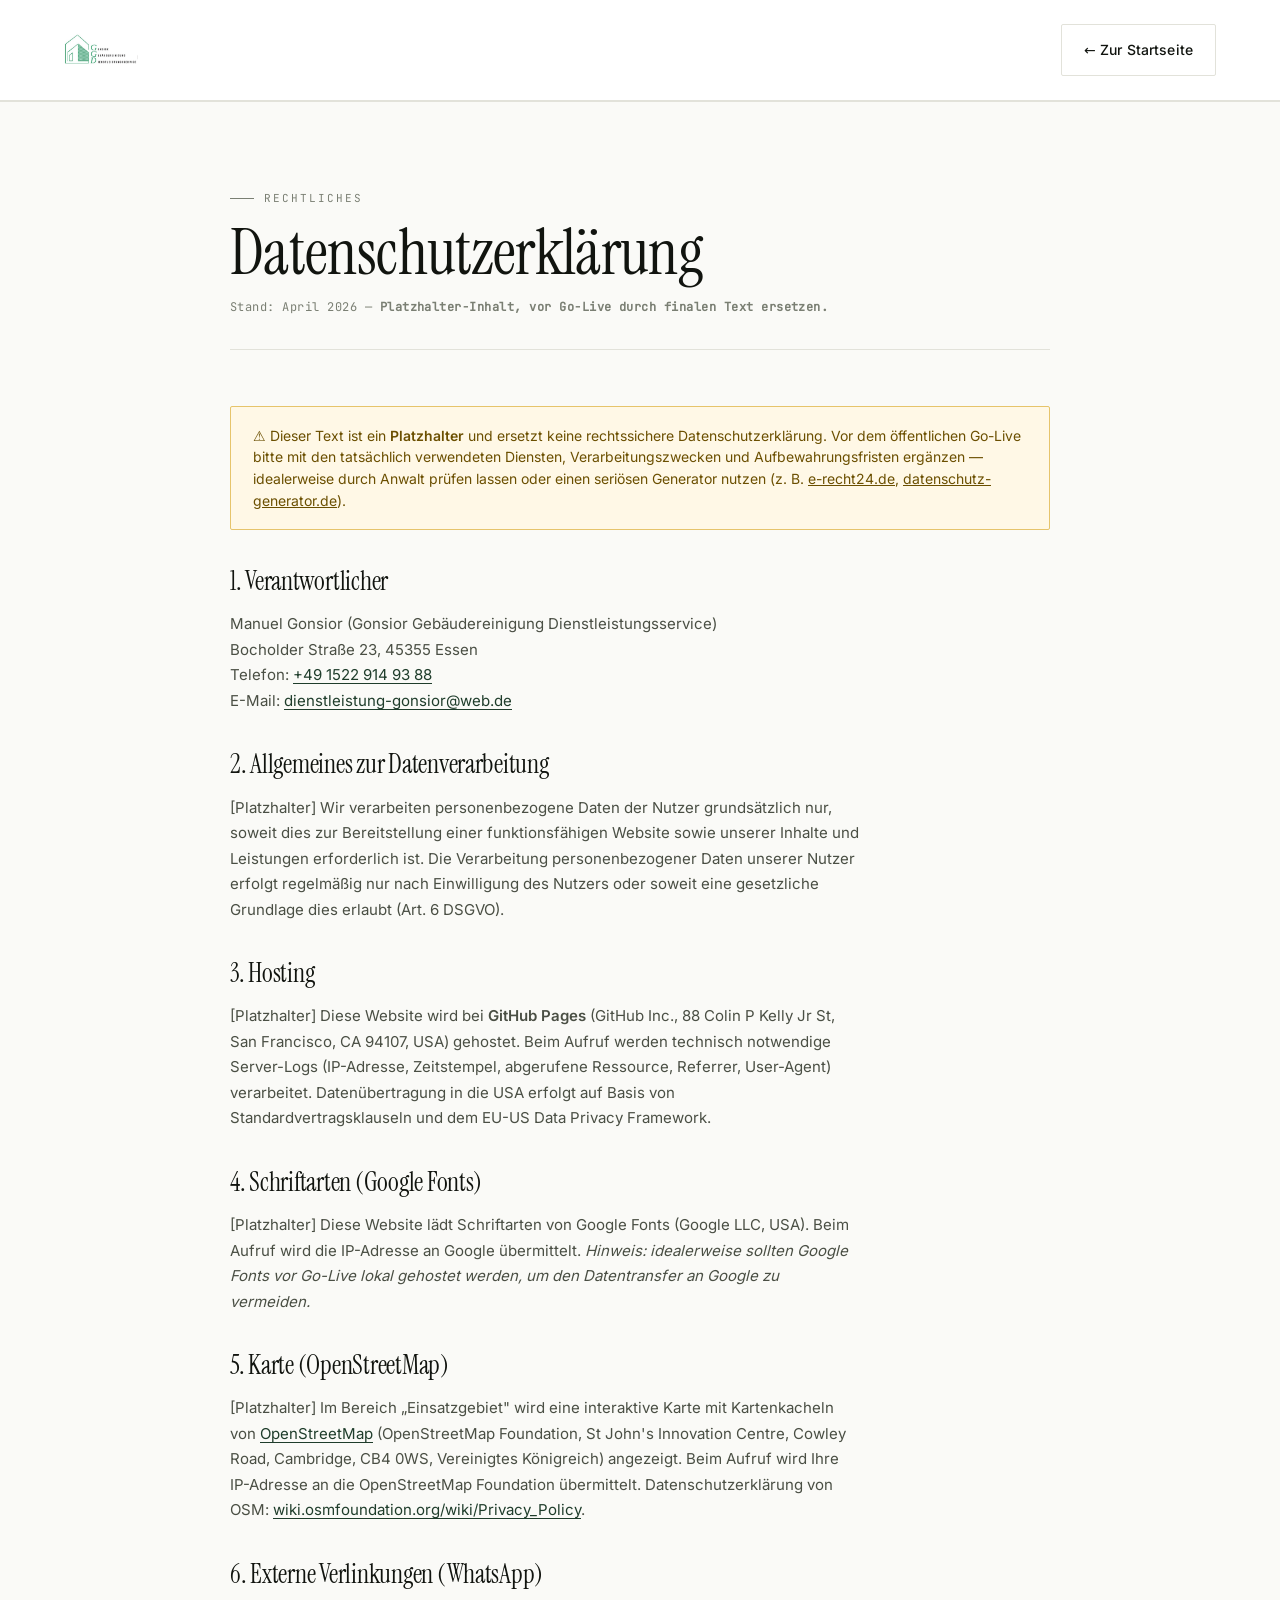
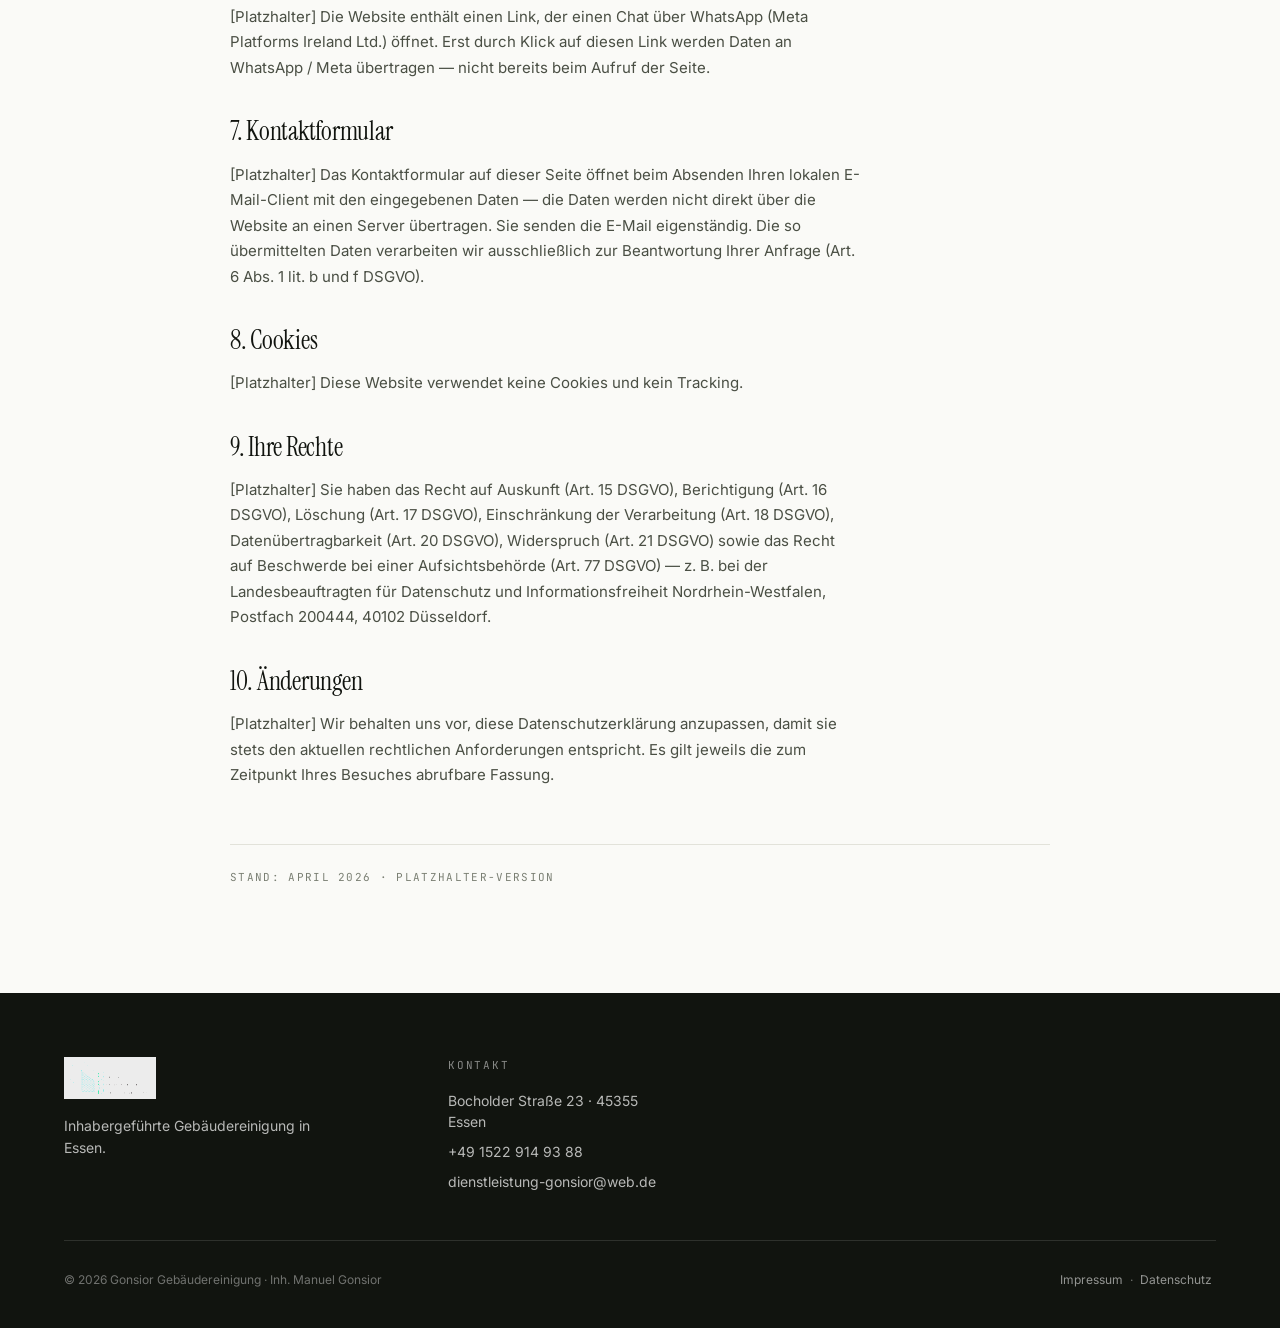
==== commit 23bc509e: "feat: Instagram-Feed-Sektion + drop AGB footer link Sektion "Einblicke aus dem Alltag." zwischen Abo" ====
--- a/datenschutz.html
+++ b/datenschutz.html
@@ -164,8 +164,7 @@
       <div>© 2026 Gonsior Gebäudereinigung · Inh. Manuel Gonsior</div>
       <div>
         <a href="impressum.html">Impressum</a> ·
-        <a href="datenschutz.html">Datenschutz</a> ·
-        <a href="datenschutz.html">AGB</a>
+        <a href="datenschutz.html">Datenschutz</a>
       </div>
     </div>
   </footer>
--- a/styles.css
+++ b/styles.css
@@ -1,7 +1,71 @@
 /* Gonsior Gebäudereinigung — Production styles
    Adapted from the design handoff (Variant B Final, "Tiefes Grün", split hero, luftig). */
 
-@import url('https://fonts.googleapis.com/css2?family=Instrument+Serif:ital@0;1&family=Inter:wght@400;500;600&family=JetBrains+Mono:wght@400&display=swap');
+/* Self-hosted webfonts (siehe /fonts) — keine externen Calls an Google */
+@font-face {
+  font-family: 'Instrument Serif';
+  font-style: normal;
+  font-weight: 400;
+  font-display: swap;
+  src: url('fonts/instrument-serif-regular-latin.woff2') format('woff2');
+  unicode-range: U+0000-00FF, U+0131, U+0152-0153, U+02BB-02BC, U+02C6, U+02DA, U+02DC, U+0304, U+0308, U+0329, U+2000-206F, U+20AC, U+2122, U+2191, U+2193, U+2212, U+2215, U+FEFF, U+FFFD;
+}
+@font-face {
+  font-family: 'Instrument Serif';
+  font-style: normal;
+  font-weight: 400;
+  font-display: swap;
+  src: url('fonts/instrument-serif-regular-latin-ext.woff2') format('woff2');
+  unicode-range: U+0100-02BA, U+02BD-02C5, U+02C7-02CC, U+02CE-02D7, U+02DD-02FF, U+0304, U+0308, U+0329, U+1D00-1DBF, U+1E00-1E9F, U+1EF2-1EFF, U+2020, U+20A0-20AB, U+20AD-20C0, U+2113, U+2C60-2C7F, U+A720-A7FF;
+}
+@font-face {
+  font-family: 'Instrument Serif';
+  font-style: italic;
+  font-weight: 400;
+  font-display: swap;
+  src: url('fonts/instrument-serif-italic-latin.woff2') format('woff2');
+  unicode-range: U+0000-00FF, U+0131, U+0152-0153, U+02BB-02BC, U+02C6, U+02DA, U+02DC, U+0304, U+0308, U+0329, U+2000-206F, U+20AC, U+2122, U+2191, U+2193, U+2212, U+2215, U+FEFF, U+FFFD;
+}
+@font-face {
+  font-family: 'Instrument Serif';
+  font-style: italic;
+  font-weight: 400;
+  font-display: swap;
+  src: url('fonts/instrument-serif-italic-latin-ext.woff2') format('woff2');
+  unicode-range: U+0100-02BA, U+02BD-02C5, U+02C7-02CC, U+02CE-02D7, U+02DD-02FF, U+0304, U+0308, U+0329, U+1D00-1DBF, U+1E00-1E9F, U+1EF2-1EFF, U+2020, U+20A0-20AB, U+20AD-20C0, U+2113, U+2C60-2C7F, U+A720-A7FF;
+}
+@font-face {
+  font-family: 'Inter';
+  font-style: normal;
+  font-weight: 400 600;
+  font-display: swap;
+  src: url('fonts/inter-latin.woff2') format('woff2');
+  unicode-range: U+0000-00FF, U+0131, U+0152-0153, U+02BB-02BC, U+02C6, U+02DA, U+02DC, U+0304, U+0308, U+0329, U+2000-206F, U+20AC, U+2122, U+2191, U+2193, U+2212, U+2215, U+FEFF, U+FFFD;
+}
+@font-face {
+  font-family: 'Inter';
+  font-style: normal;
+  font-weight: 400 600;
+  font-display: swap;
+  src: url('fonts/inter-latin-ext.woff2') format('woff2');
+  unicode-range: U+0100-02BA, U+02BD-02C5, U+02C7-02CC, U+02CE-02D7, U+02DD-02FF, U+0304, U+0308, U+0329, U+1D00-1DBF, U+1E00-1E9F, U+1EF2-1EFF, U+2020, U+20A0-20AB, U+20AD-20C0, U+2113, U+2C60-2C7F, U+A720-A7FF;
+}
+@font-face {
+  font-family: 'JetBrains Mono';
+  font-style: normal;
+  font-weight: 400;
+  font-display: swap;
+  src: url('fonts/jetbrainsmono-latin.woff2') format('woff2');
+  unicode-range: U+0000-00FF, U+0131, U+0152-0153, U+02BB-02BC, U+02C6, U+02DA, U+02DC, U+0304, U+0308, U+0329, U+2000-206F, U+20AC, U+2122, U+2191, U+2193, U+2212, U+2215, U+FEFF, U+FFFD;
+}
+@font-face {
+  font-family: 'JetBrains Mono';
+  font-style: normal;
+  font-weight: 400;
+  font-display: swap;
+  src: url('fonts/jetbrainsmono-latin-ext.woff2') format('woff2');
+  unicode-range: U+0100-02BA, U+02BD-02C5, U+02C7-02CC, U+02CE-02D7, U+02DD-02FF, U+0304, U+0308, U+0329, U+1D00-1DBF, U+1E00-1E9F, U+1EF2-1EFF, U+2020, U+20A0-20AB, U+20AD-20C0, U+2113, U+2C60-2C7F, U+A720-A7FF;
+}
 
 :root {
   --gn-bg: #fafaf7;
@@ -180,7 +244,9 @@
   padding: 24px 64px;
   border-bottom: 1px solid var(--gn-line);
   background: var(--gn-bg-card);
-  position: sticky; top: 0; z-index: 5;
+  /* z-index muss über Leaflet (panes ≤ 650, controls 700-1000) liegen,
+     damit die Karte beim Scrollen unter dem Sticky-Menü verschwindet */
+  position: sticky; top: 0; z-index: 1100;
   gap: 32px;
 }
 .vb-logo {
@@ -189,7 +255,7 @@
   text-decoration: none;
   color: inherit;
   position: relative;
-  z-index: 6;
+  z-index: 1101;
   height: 34px;
 }
 .vb-logo img {
@@ -1179,6 +1245,161 @@
   .vb-refs-card { animation: none !important; }
 }
 
+/* INSTAGRAM */
+.vb-insta {
+  padding: 120px 64px;
+  background: var(--gn-bg-card);
+  border-top: 1px solid var(--gn-line);
+}
+.vb-insta-head {
+  max-width: 720px;
+  margin: 0 auto 48px;
+  text-align: center;
+}
+.vb-insta-head h2 {
+  font-size: 64px;
+  margin: 16px 0 0;
+}
+.vb-insta-lead {
+  color: var(--gn-ink-soft);
+  margin: 16px 0 0;
+}
+.vb-insta-carousel {
+  position: relative;
+  display: grid;
+  grid-auto-flow: column;
+  grid-auto-columns: minmax(280px, 1fr);
+  gap: 20px;
+  overflow-x: auto;
+  scroll-snap-type: x mandatory;
+  padding: 4px 4px 24px;
+  margin: 0 -4px;
+  /* dezenter Scrollbar */
+  scrollbar-width: thin;
+  scrollbar-color: var(--gn-ink-muted) transparent;
+}
+.vb-insta-carousel::-webkit-scrollbar { height: 6px; }
+.vb-insta-carousel::-webkit-scrollbar-track { background: transparent; }
+.vb-insta-carousel::-webkit-scrollbar-thumb {
+  background: var(--gn-line);
+  border-radius: 3px;
+}
+.vb-insta-card {
+  position: relative;
+  display: flex;
+  flex-direction: column;
+  scroll-snap-align: start;
+  border: 1px solid var(--gn-line);
+  background: var(--gn-bg-soft);
+  text-decoration: none;
+  color: inherit;
+  transition: border-color 160ms ease, transform 160ms ease;
+  overflow: hidden;
+}
+.vb-insta-card:hover {
+  border-color: var(--gn-accent);
+  transform: translateY(-2px);
+}
+.vb-insta-card-media {
+  position: relative;
+  aspect-ratio: 1 / 1;
+  width: 100%;
+  background: var(--gn-bg-soft);
+  overflow: hidden;
+}
+.vb-insta-card-media img {
+  width: 100%;
+  height: 100%;
+  object-fit: cover;
+  display: block;
+}
+.vb-insta-card-type {
+  position: absolute;
+  top: 10px;
+  right: 10px;
+  display: inline-flex;
+  align-items: center;
+  gap: 4px;
+  padding: 4px 8px;
+  background: rgba(255, 255, 255, 0.92);
+  color: var(--gn-ink);
+  font-family: 'JetBrains Mono', monospace;
+  font-size: 10px;
+  letter-spacing: 0.08em;
+  text-transform: uppercase;
+}
+.vb-insta-card-body {
+  padding: 16px 18px;
+  display: flex;
+  flex-direction: column;
+  gap: 8px;
+  flex: 1;
+}
+.vb-insta-card-caption {
+  font-size: 14px;
+  line-height: 1.5;
+  color: var(--gn-ink);
+  margin: 0;
+  display: -webkit-box;
+  -webkit-line-clamp: 3;
+  -webkit-box-orient: vertical;
+  overflow: hidden;
+}
+.vb-insta-card-meta {
+  font-family: 'JetBrains Mono', monospace;
+  font-size: 11px;
+  letter-spacing: 0.08em;
+  text-transform: uppercase;
+  color: var(--gn-ink-muted);
+  margin-top: auto;
+}
+.vb-insta-empty {
+  grid-column: 1 / -1;
+  display: flex;
+  align-items: center;
+  justify-content: center;
+  min-height: 280px;
+  border: 1px dashed var(--gn-line);
+  background: var(--gn-bg-soft);
+}
+.vb-insta-empty-inner {
+  text-align: center;
+  max-width: 420px;
+  padding: 32px;
+  color: var(--gn-ink-soft);
+}
+.vb-insta-empty-inner svg {
+  color: var(--gn-accent);
+  margin-bottom: 12px;
+}
+.vb-insta-empty-inner p {
+  margin: 0 0 20px;
+  font-size: 15px;
+  line-height: 1.55;
+}
+.vb-insta-foot {
+  margin-top: 32px;
+  text-align: center;
+  font-family: 'JetBrains Mono', monospace;
+  font-size: 12px;
+  letter-spacing: 0.08em;
+  text-transform: uppercase;
+}
+.vb-insta-foot a {
+  display: inline-flex;
+  align-items: center;
+  gap: 8px;
+  color: var(--gn-ink);
+  text-decoration: none;
+  border-bottom: 1px solid var(--gn-line);
+  padding-bottom: 4px;
+  transition: border-color 160ms ease, color 160ms ease;
+}
+.vb-insta-foot a:hover {
+  color: var(--gn-accent);
+  border-bottom-color: var(--gn-accent);
+}
+
 /* AREA */
 .vb-area {
   padding: 120px 64px;
@@ -1246,6 +1467,11 @@
   min-height: 360px;
   border: 1px solid var(--gn-line);
   background: var(--gn-bg-soft);
+  /* Eigener Stacking-Context: kapselt Leaflets interne z-indices ein,
+     damit Tiles/Controls niemals über die Sticky-Nav rutschen */
+  position: relative;
+  z-index: 0;
+  isolation: isolate;
 }
 /* Soften OSM tiles so they match the muted, classic palette */
 .vb-map .leaflet-tile-pane { filter: grayscale(0.55) contrast(0.95) brightness(1.02); }
@@ -1685,7 +1911,7 @@
 
 /* RESPONSIVE */
 @media (max-width: 1100px) {
-  .vb-top, .vb-nav, .vb-services, .vb-process, .vb-trust, .vb-about, .vb-refs, .vb-area, .vb-contact, .vb-footer {
+  .vb-top, .vb-nav, .vb-services, .vb-process, .vb-trust, .vb-about, .vb-refs, .vb-insta, .vb-area, .vb-contact, .vb-footer {
     padding-left: 32px; padding-right: 32px;
   }
   .vb-hero-text { padding: 64px 32px 48px; }
@@ -1693,16 +1919,33 @@
   .vb-hero-stats { padding: 36px 32px; }
   .vb-hero-stat .num { font-size: 44px; }
   .vb-services-head h2 { font-size: 56px; }
-  .vb-trust-head h2, .vb-about h2, .vb-refs-head h2, .vb-area h2, .vb-contact h2, .vb-process-head h2 { font-size: 48px; }
+  .vb-trust-head h2, .vb-about h2, .vb-refs-head h2, .vb-insta-head h2, .vb-area h2, .vb-contact h2, .vb-process-head h2 { font-size: 48px; }
 }
 
 @media (max-width: 880px) {
-  .vb-top { flex-direction: column; align-items: flex-start; gap: 6px; padding: 12px 24px; }
-  .vb-top-left, .vb-top-right { gap: 16px; }
+  /* Grüner Streifen über dem Header in der Mobile-Ansicht ausblenden */
+  .vb-top { display: none; }
 
   .vb-nav { padding: 18px 24px; flex-wrap: wrap; gap: 16px; }
   .vb-nav .gn-btn { display: none; }
   .vb-nav-toggle { display: inline-flex; }
+
+  /* Logo in der Mobile-Ansicht 20% größer (34 → 41 px), schrumpft beim Scrollen smooth */
+  .vb-logo,
+  .vb-logo img { height: 41px; }
+  .vb-nav.is-scrolled .vb-logo,
+  .vb-nav.is-scrolled .vb-logo img { height: 30px; }
+  .vb-logo:hover img,
+  .vb-logo:focus-visible img { height: 56px; }
+
+  /* WAS WIR TUN: aufploppender Inhalt landet in der Mobile-Ansicht direkt
+     unter dem aktiven Tab (per JS in den Tab-Container verschoben) */
+  .vb-services-tabs > .vb-tab-panel {
+    grid-column: 1 / -1;
+    border: none;
+    border-top: 1px solid var(--gn-line);
+    border-bottom: 1px solid var(--gn-line);
+  }
   .vb-nav-links {
     order: 99;
     width: 100%;
@@ -1730,11 +1973,13 @@
   .vb-hero-stat { padding: 14px 0; gap: 18px; }
   .vb-hero-stat .num { font-size: 38px; }
 
-  .vb-services, .vb-process, .vb-trust, .vb-about, .vb-refs, .vb-area, .vb-contact, .vb-footer {
+  .vb-services, .vb-process, .vb-trust, .vb-about, .vb-refs, .vb-insta, .vb-area, .vb-contact, .vb-footer {
     padding: 72px 24px;
   }
   .vb-services-head { grid-template-columns: 1fr; gap: 24px; margin-bottom: 32px; }
   .vb-services-head h2 { font-size: 40px; }
+  .vb-insta-head h2 { font-size: 40px; }
+  .vb-insta-carousel { grid-auto-columns: 78%; gap: 14px; }
 
   .vb-services-tabs { grid-template-columns: 1fr 1fr; }
   .vb-tab { border-right: 1px solid var(--gn-line); border-bottom: 1px solid var(--gn-line); }
@@ -1852,6 +2097,8 @@
   .vb-footer { padding: 48px 24px 24px; }
   .vb-footer-grid { grid-template-columns: 1fr 1fr; gap: 32px; }
   .vb-footer-bottom { flex-direction: column; }
+  /* Footer-Logo in der Mobile-Ansicht +80 % (42 → 76 px) */
+  .vb-footer-logo { height: 76px; margin-bottom: 20px; }
 }
 
 @media (max-width: 480px) {
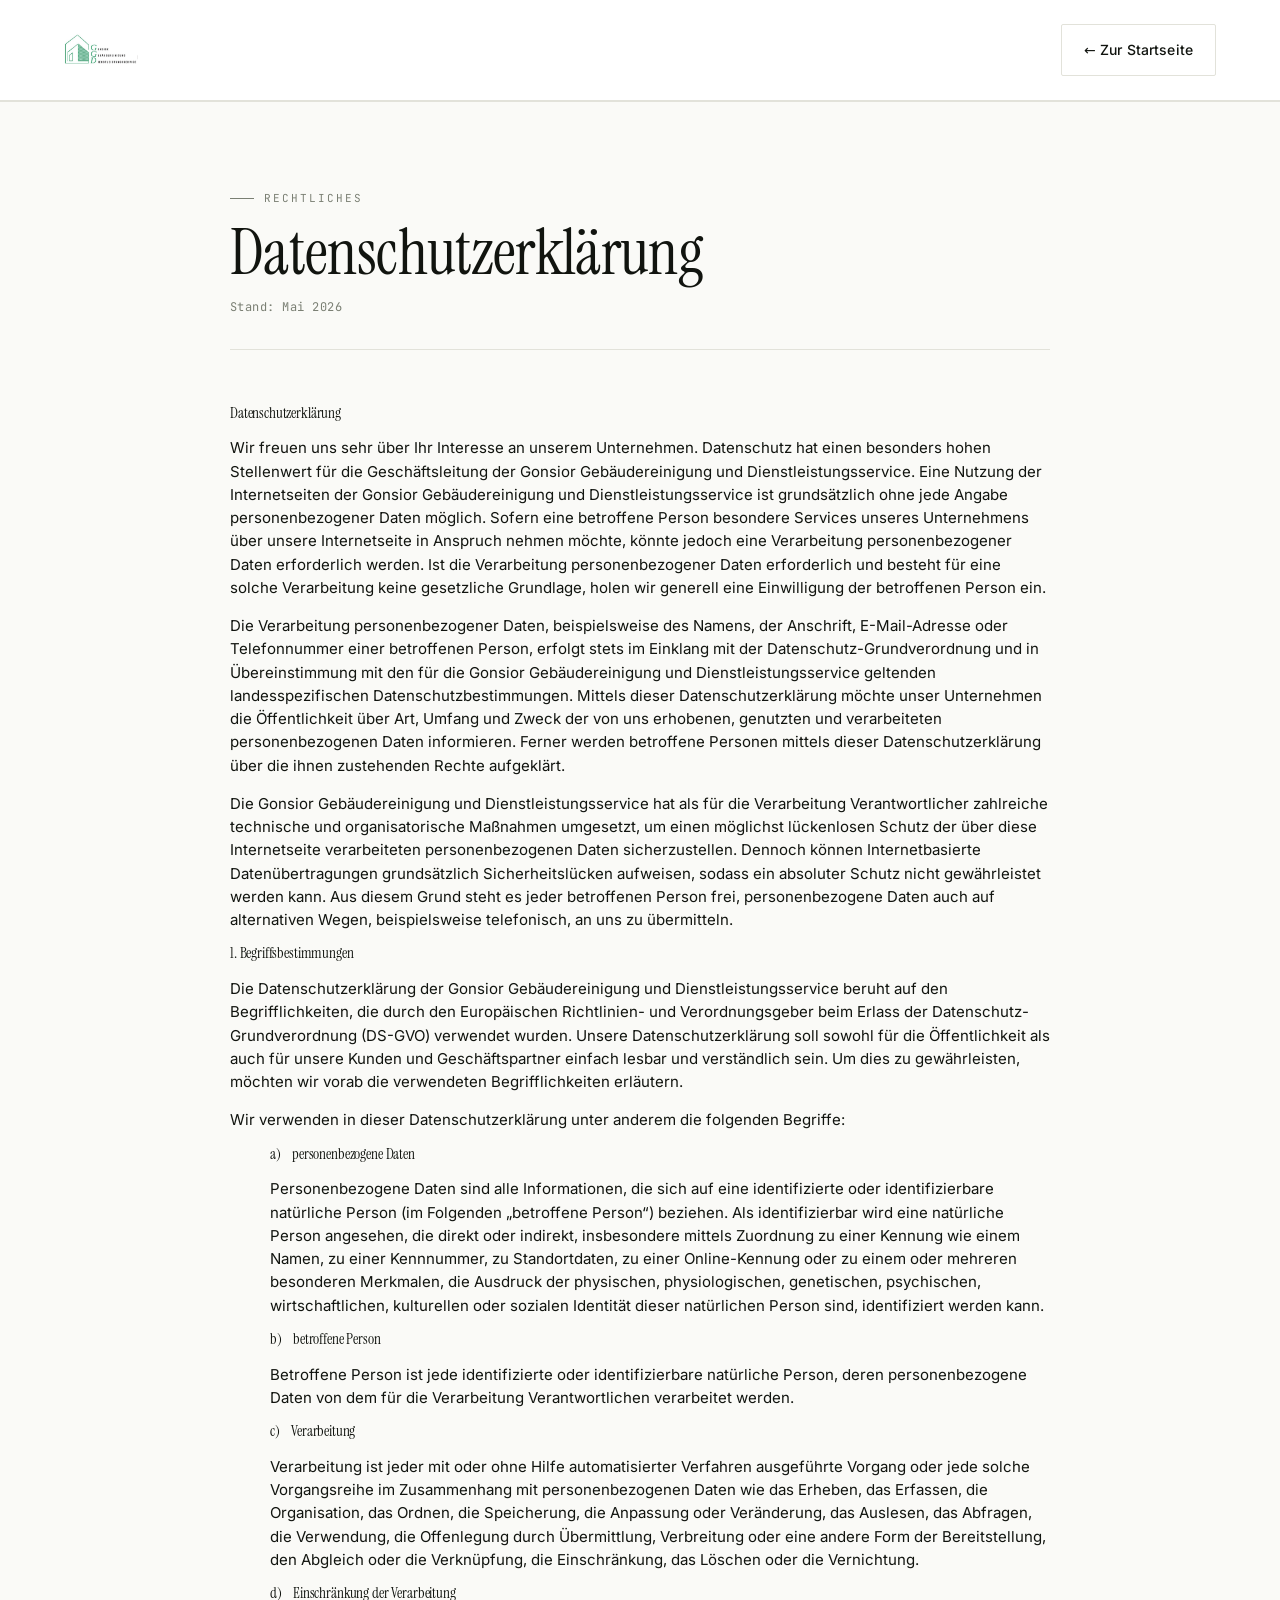
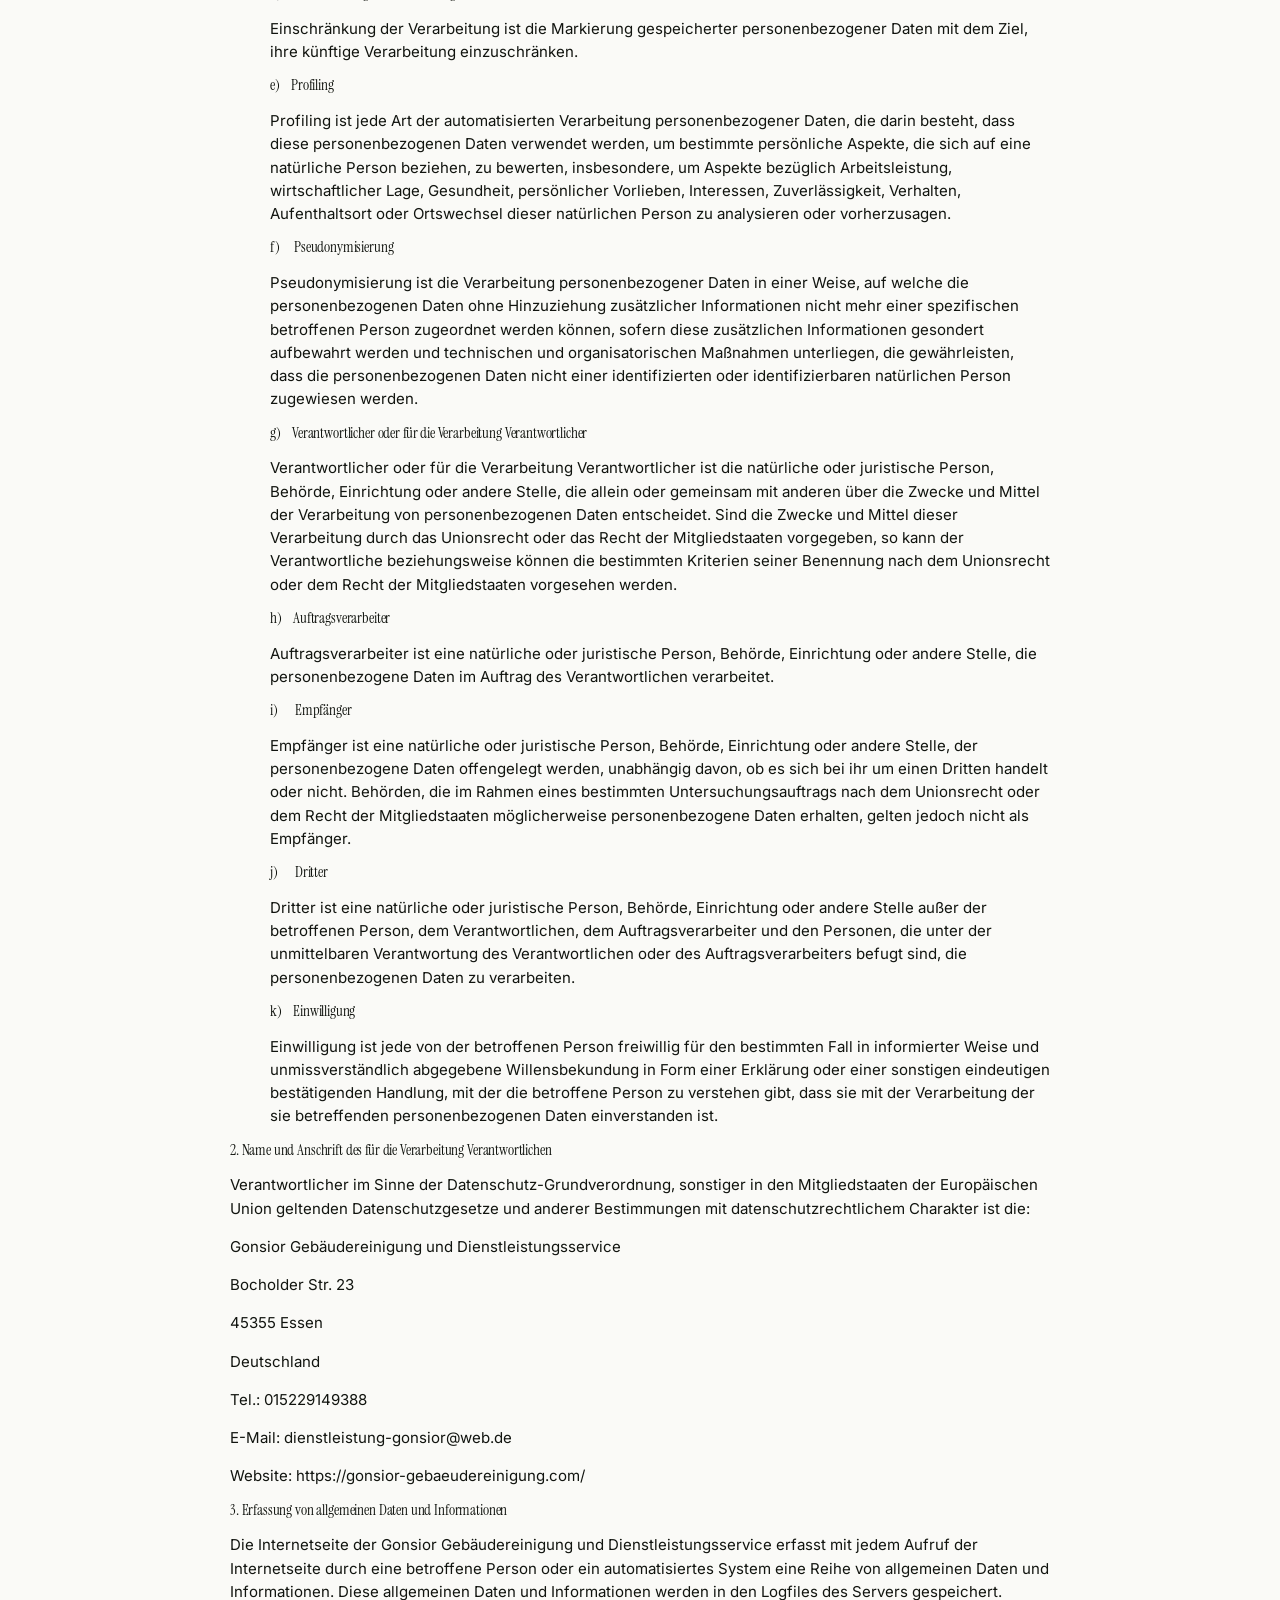
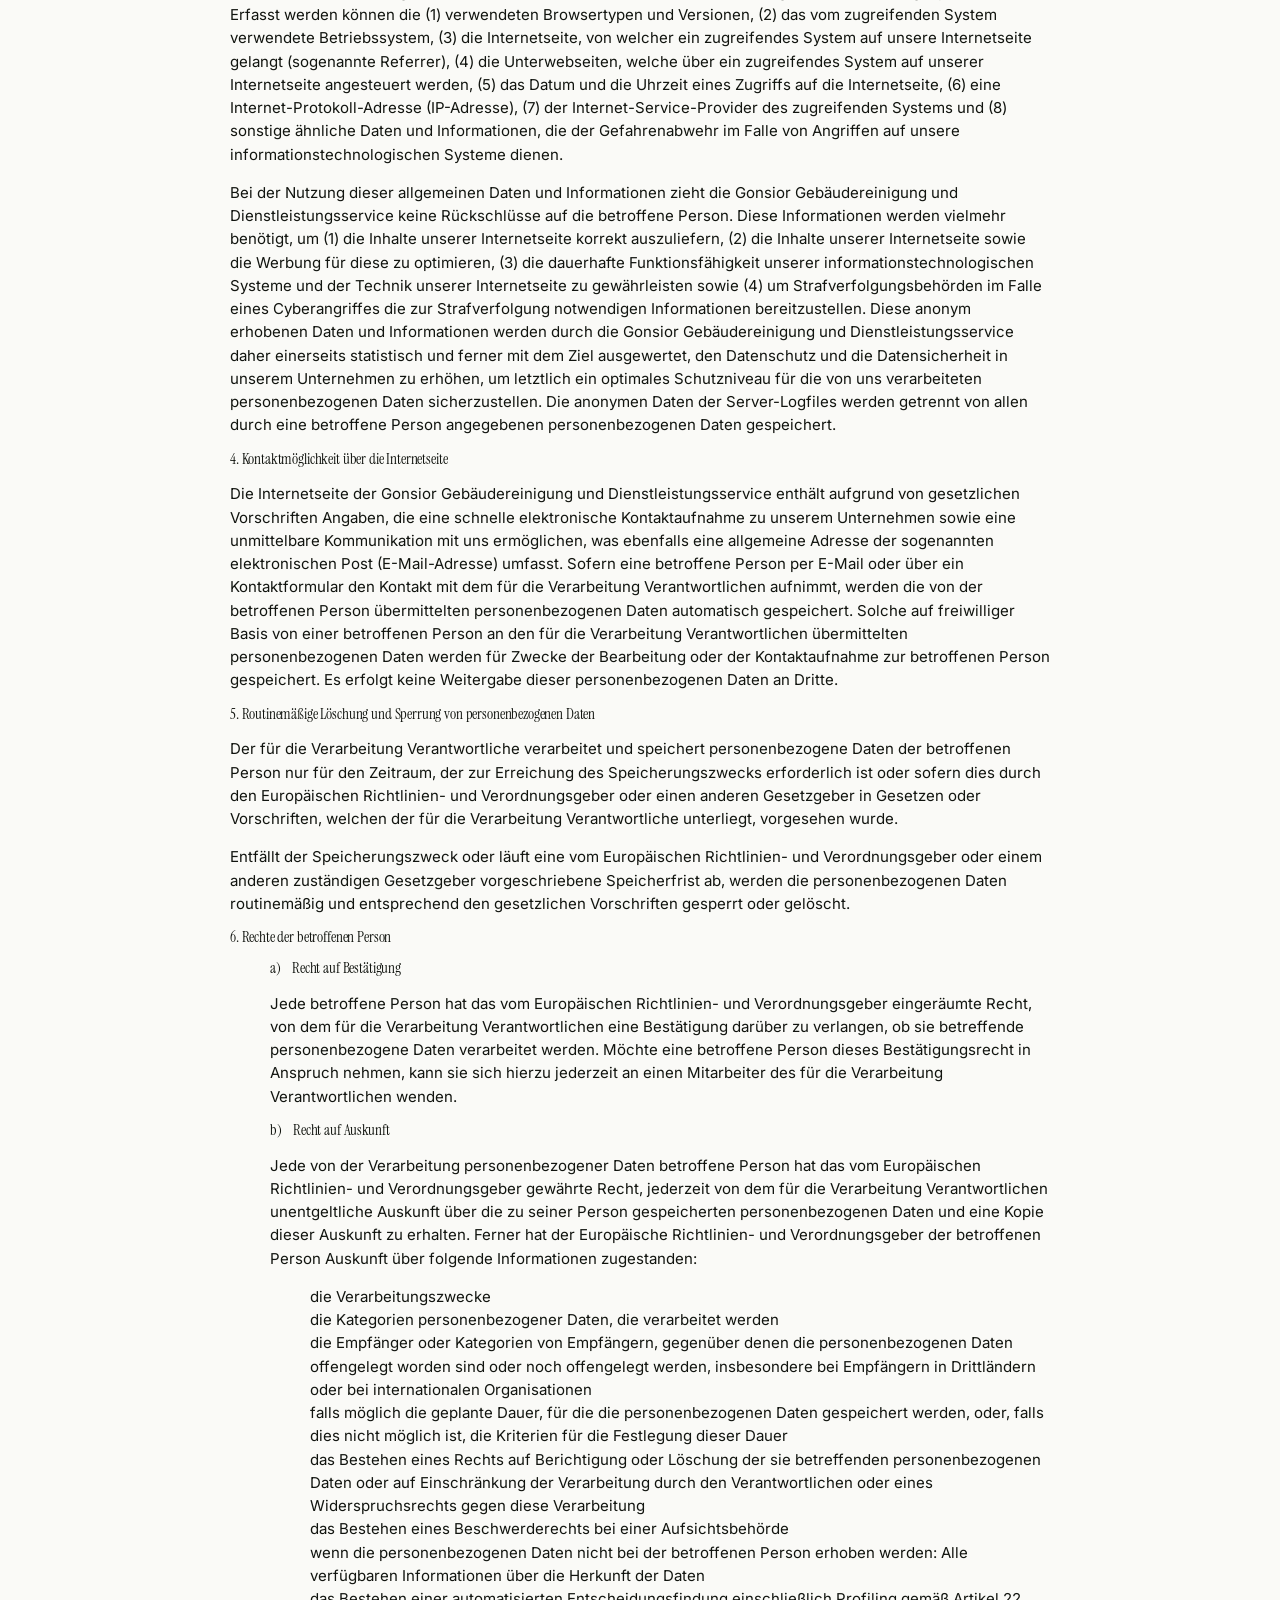
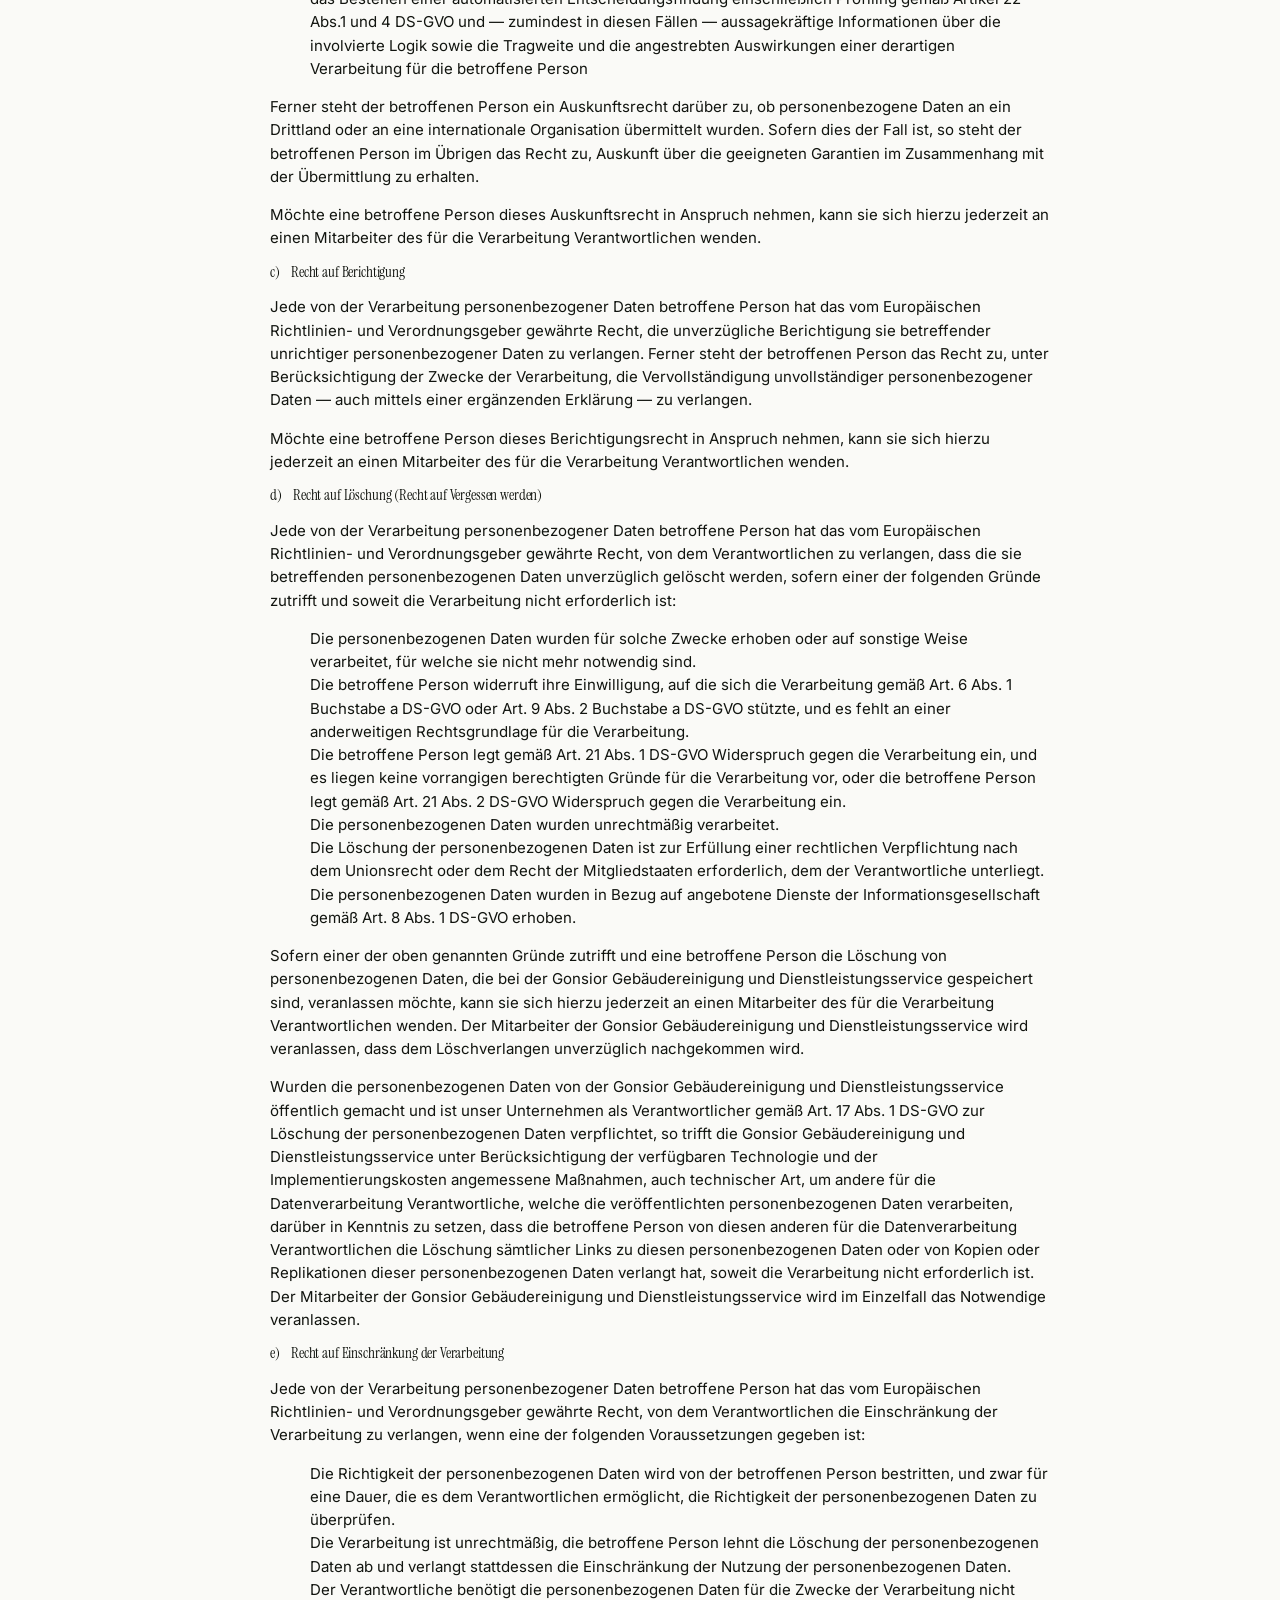
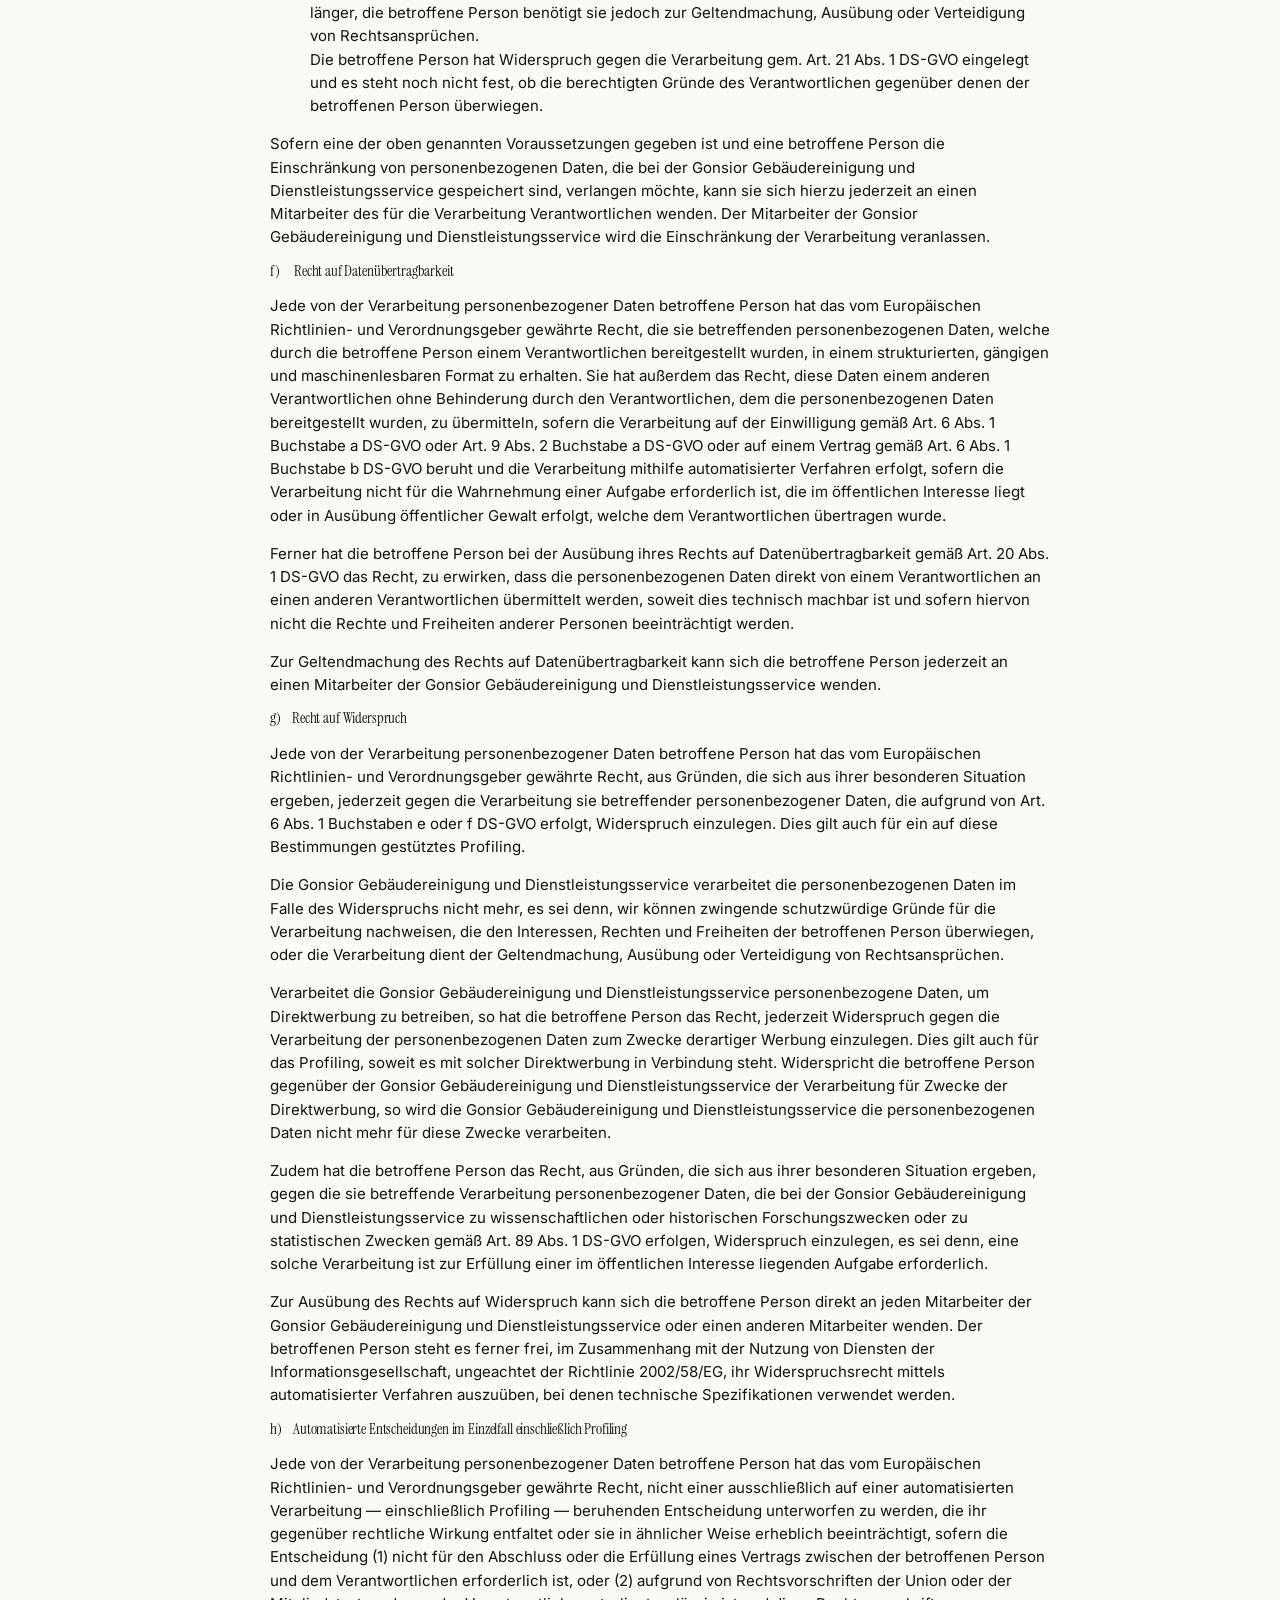
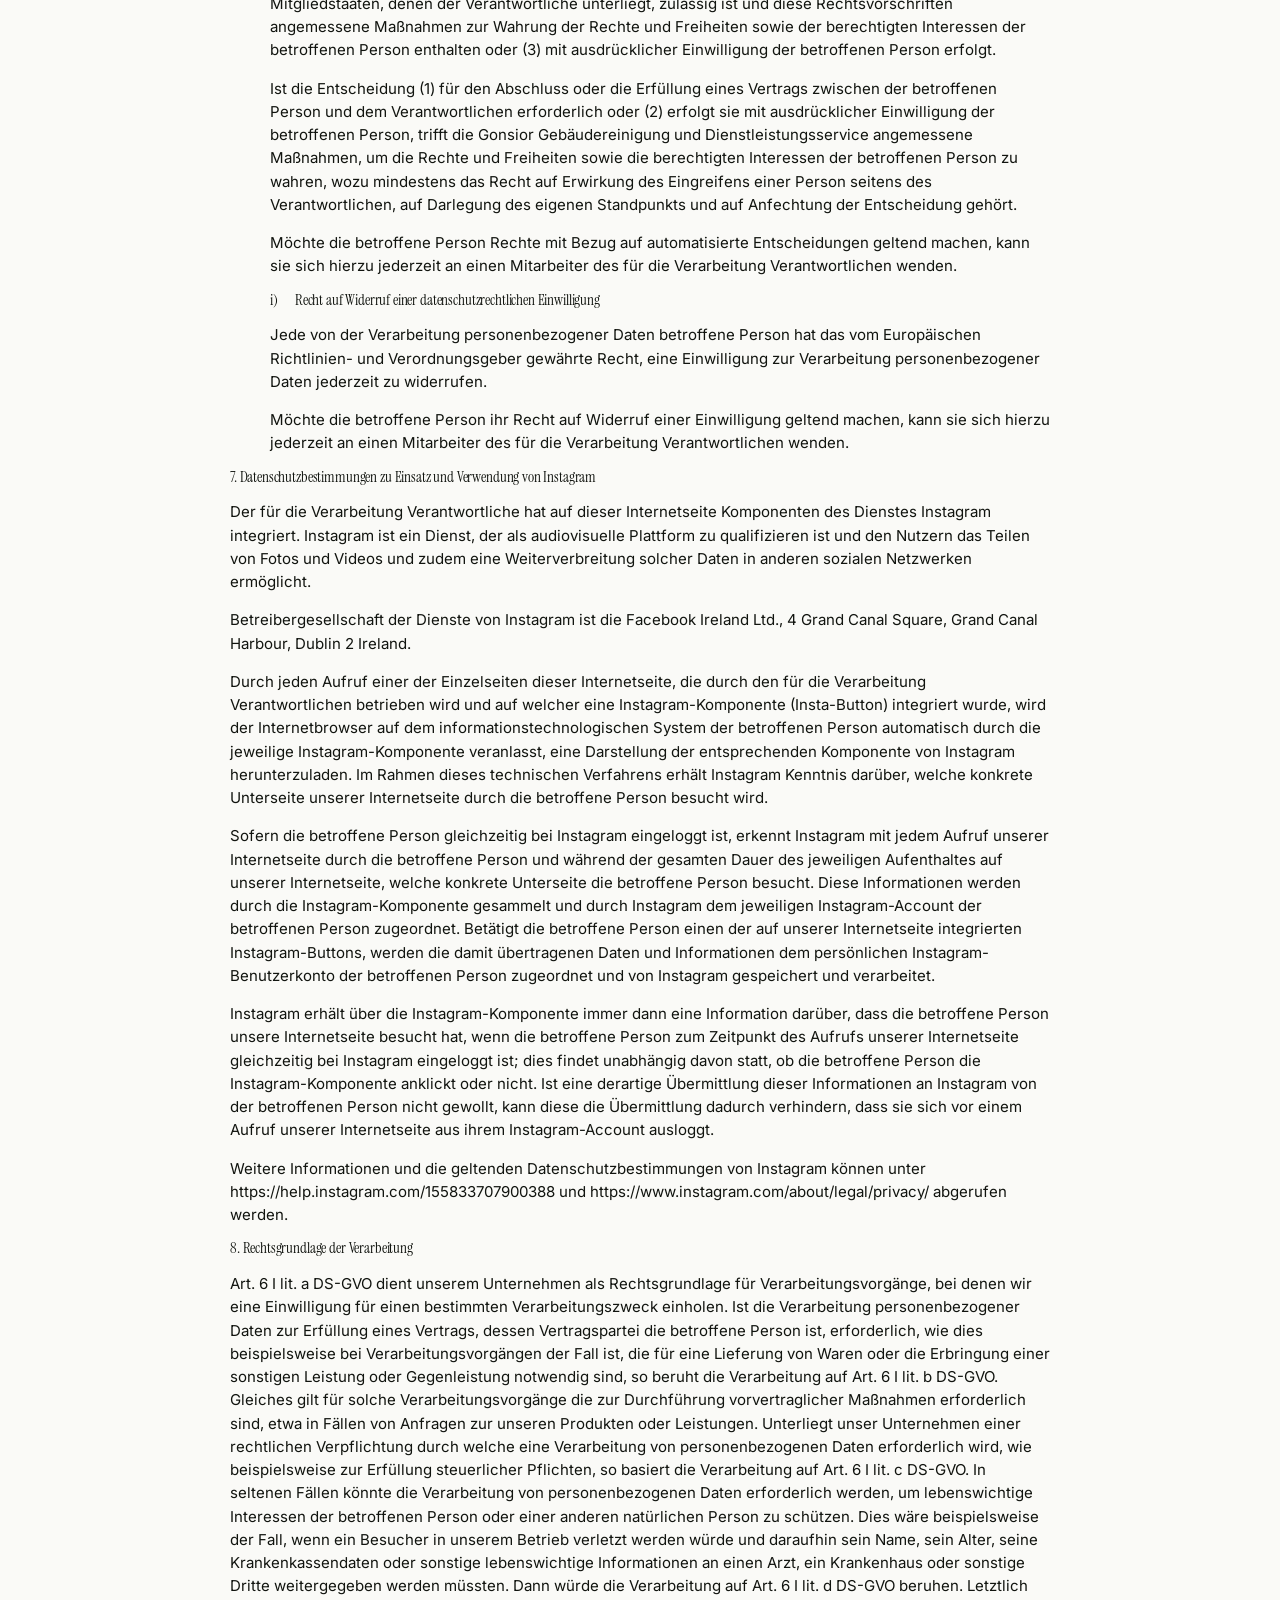
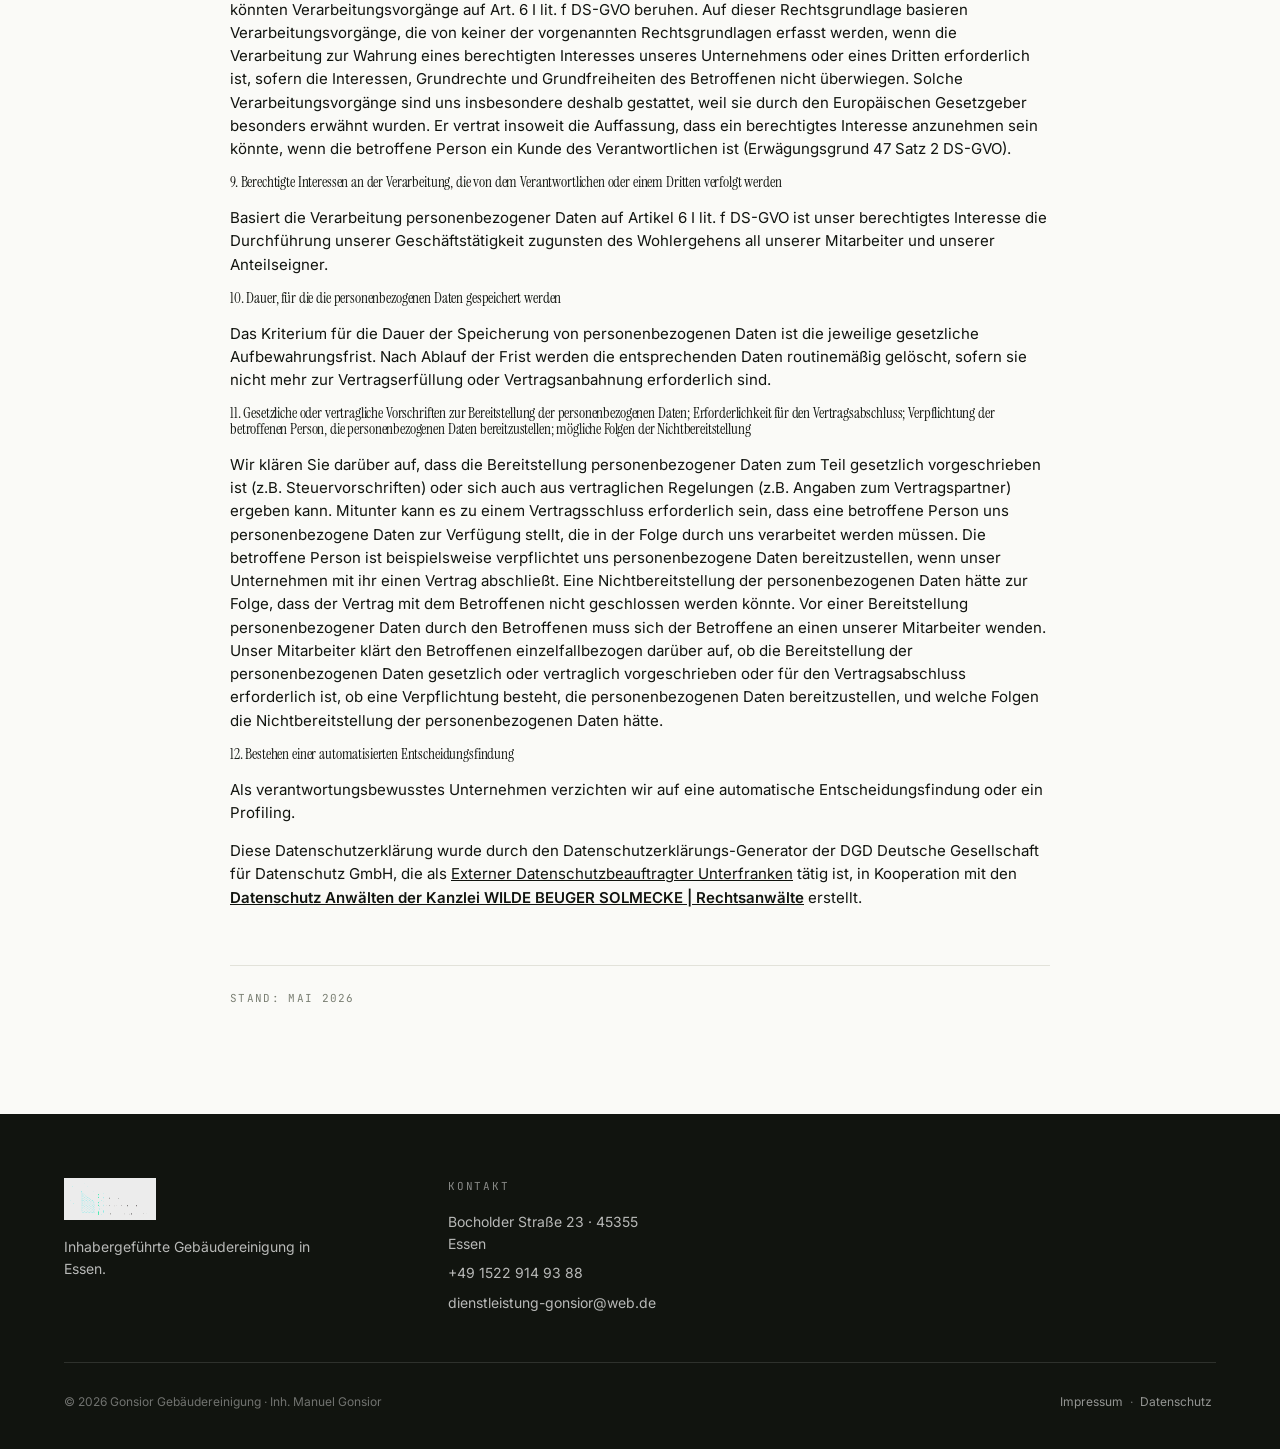
==== commit daf24d27: "Update datenschutz.html" ====
--- a/datenschutz.html
+++ b/datenschutz.html
@@ -28,119 +28,211 @@
       <header class="vb-legal-head">
         <span class="gn-eyebrow">Rechtliches</span>
         <h1>Datenschutzerklärung</h1>
-        <p>Stand: April 2026 — <strong>Platzhalter-Inhalt, vor Go-Live durch finalen Text ersetzen.</strong></p>
+        <p>Stand: Mai 2026</p>
       </header>
 
-      <div class="vb-legal-notice">
-        ⚠ Dieser Text ist ein <strong>Platzhalter</strong> und ersetzt keine rechtssichere
-        Datenschutzerklärung. Vor dem öffentlichen Go-Live bitte mit den tatsächlich verwendeten
-        Diensten, Verarbeitungszwecken und Aufbewahrungsfristen ergänzen — idealerweise durch
-        Anwalt prüfen lassen oder einen seriösen Generator nutzen
-        (z. B. <a href="https://www.e-recht24.de" target="_blank" rel="noopener noreferrer">e-recht24.de</a>,
-        <a href="https://datenschutz-generator.de" target="_blank" rel="noopener noreferrer">datenschutz-generator.de</a>).
-      </div>
-
-      <section class="vb-legal-section">
-        <h2>1. Verantwortlicher</h2>
-        <p>
-          Manuel Gonsior (Gonsior Gebäudereinigung Dienstleistungsservice)<br />
-          Bocholder Straße 23, 45355 Essen<br />
-          Telefon: <a href="tel:+4915229149388">+49 1522 914 93 88</a><br />
-          E-Mail: <a href="mailto:dienstleistung-gonsior@web.de">dienstleistung-gonsior@web.de</a>
-        </p>
-      </section>
-
-      <section class="vb-legal-section">
-        <h2>2. Allgemeines zur Datenverarbeitung</h2>
-        <p>
-          [Platzhalter] Wir verarbeiten personenbezogene Daten der Nutzer grundsätzlich nur,
-          soweit dies zur Bereitstellung einer funktionsfähigen Website sowie unserer Inhalte
-          und Leistungen erforderlich ist. Die Verarbeitung personenbezogener Daten unserer
-          Nutzer erfolgt regelmäßig nur nach Einwilligung des Nutzers oder soweit eine
-          gesetzliche Grundlage dies erlaubt (Art. 6 DSGVO).
-        </p>
-      </section>
-
-      <section class="vb-legal-section">
-        <h2>3. Hosting</h2>
-        <p>
-          [Platzhalter] Diese Website wird bei <strong>GitHub Pages</strong> (GitHub Inc., 88 Colin P
-          Kelly Jr St, San Francisco, CA 94107, USA) gehostet. Beim Aufruf werden technisch
-          notwendige Server-Logs (IP-Adresse, Zeitstempel, abgerufene Ressource, Referrer,
-          User-Agent) verarbeitet. Datenübertragung in die USA erfolgt auf Basis von
-          Standardvertragsklauseln und dem EU-US Data Privacy Framework.
-        </p>
-      </section>
-
-      <section class="vb-legal-section">
-        <h2>4. Schriftarten (Google Fonts)</h2>
-        <p>
-          [Platzhalter] Diese Website lädt Schriftarten von Google Fonts (Google LLC, USA).
-          Beim Aufruf wird die IP-Adresse an Google übermittelt.
-          <em>Hinweis: idealerweise sollten Google Fonts vor Go-Live lokal gehostet werden,
-          um den Datentransfer an Google zu vermeiden.</em>
-        </p>
-      </section>
-
-      <section class="vb-legal-section">
-        <h2>5. Karte (OpenStreetMap)</h2>
-        <p>
-          [Platzhalter] Im Bereich „Einsatzgebiet" wird eine interaktive Karte mit Kartenkacheln
-          von <a href="https://www.openstreetmap.org" target="_blank" rel="noopener noreferrer">OpenStreetMap</a>
-          (OpenStreetMap Foundation, St John's Innovation Centre, Cowley Road, Cambridge, CB4 0WS,
-          Vereinigtes Königreich) angezeigt. Beim Aufruf wird Ihre IP-Adresse an die OpenStreetMap
-          Foundation übermittelt. Datenschutzerklärung von OSM:
-          <a href="https://wiki.osmfoundation.org/wiki/Privacy_Policy" target="_blank" rel="noopener noreferrer">wiki.osmfoundation.org/wiki/Privacy_Policy</a>.
-        </p>
-      </section>
-
-      <section class="vb-legal-section">
-        <h2>6. Externe Verlinkungen (WhatsApp)</h2>
-        <p>
-          [Platzhalter] Die Website enthält einen Link, der einen Chat über WhatsApp
-          (Meta Platforms Ireland Ltd.) öffnet. Erst durch Klick auf diesen Link werden Daten an
-          WhatsApp / Meta übertragen — nicht bereits beim Aufruf der Seite.
-        </p>
-      </section>
-
-      <section class="vb-legal-section">
-        <h2>7. Kontaktformular</h2>
-        <p>
-          [Platzhalter] Das Kontaktformular auf dieser Seite öffnet beim Absenden Ihren
-          lokalen E-Mail-Client mit den eingegebenen Daten — die Daten werden nicht direkt
-          über die Website an einen Server übertragen. Sie senden die E-Mail eigenständig.
-          Die so übermittelten Daten verarbeiten wir ausschließlich zur Beantwortung Ihrer
-          Anfrage (Art. 6 Abs. 1 lit. b und f DSGVO).
-        </p>
-      </section>
-
-      <section class="vb-legal-section">
-        <h2>8. Cookies</h2>
-        <p>[Platzhalter] Diese Website verwendet keine Cookies und kein Tracking.</p>
-      </section>
-
-      <section class="vb-legal-section">
-        <h2>9. Ihre Rechte</h2>
-        <p>
-          [Platzhalter] Sie haben das Recht auf Auskunft (Art. 15 DSGVO), Berichtigung
-          (Art. 16 DSGVO), Löschung (Art. 17 DSGVO), Einschränkung der Verarbeitung
-          (Art. 18 DSGVO), Datenübertragbarkeit (Art. 20 DSGVO), Widerspruch (Art. 21 DSGVO)
-          sowie das Recht auf Beschwerde bei einer Aufsichtsbehörde (Art. 77 DSGVO) — z. B.
-          bei der Landesbeauftragten für Datenschutz und Informationsfreiheit Nordrhein-Westfalen,
-          Postfach 200444, 40102 Düsseldorf.
-        </p>
-      </section>
-
-      <section class="vb-legal-section">
-        <h2>10. Änderungen</h2>
-        <p>
-          [Platzhalter] Wir behalten uns vor, diese Datenschutzerklärung anzupassen, damit sie
-          stets den aktuellen rechtlichen Anforderungen entspricht. Es gilt jeweils die zum
-          Zeitpunkt Ihres Besuches abrufbare Fassung.
-        </p>
-      </section>
-
-      <p class="vb-legal-meta">Stand: April 2026 · Platzhalter-Version</p>
+<h4>Datenschutzerklärung</h4>
+
+<p>Wir freuen uns sehr über Ihr Interesse an unserem Unternehmen. Datenschutz hat einen besonders hohen Stellenwert für die Geschäftsleitung der Gonsior Gebäudereinigung und Dienstleistungsservice. Eine Nutzung der Internetseiten der Gonsior Gebäudereinigung und Dienstleistungsservice ist grundsätzlich ohne jede Angabe personenbezogener Daten möglich. Sofern eine betroffene Person besondere Services unseres Unternehmens über unsere Internetseite in Anspruch nehmen möchte, könnte jedoch eine Verarbeitung personenbezogener Daten erforderlich werden. Ist die Verarbeitung personenbezogener Daten erforderlich und besteht für eine solche Verarbeitung keine gesetzliche Grundlage, holen wir generell eine Einwilligung der betroffenen Person ein.</p>
+
+<p>Die Verarbeitung personenbezogener Daten, beispielsweise des Namens, der Anschrift, E-Mail-Adresse oder Telefonnummer einer betroffenen Person, erfolgt stets im Einklang mit der Datenschutz-Grundverordnung und in Übereinstimmung mit den für die Gonsior Gebäudereinigung und Dienstleistungsservice geltenden landesspezifischen Datenschutzbestimmungen. Mittels dieser Datenschutzerklärung möchte unser Unternehmen die Öffentlichkeit über Art, Umfang und Zweck der von uns erhobenen, genutzten und verarbeiteten personenbezogenen Daten informieren. Ferner werden betroffene Personen mittels dieser Datenschutzerklärung über die ihnen zustehenden Rechte aufgeklärt.</p>
+
+<p>Die Gonsior Gebäudereinigung und Dienstleistungsservice hat als für die Verarbeitung Verantwortlicher zahlreiche technische und organisatorische Maßnahmen umgesetzt, um einen möglichst lückenlosen Schutz der über diese Internetseite verarbeiteten personenbezogenen Daten sicherzustellen. Dennoch können Internetbasierte Datenübertragungen grundsätzlich Sicherheitslücken aufweisen, sodass ein absoluter Schutz nicht gewährleistet werden kann. Aus diesem Grund steht es jeder betroffenen Person frei, personenbezogene Daten auch auf alternativen Wegen, beispielsweise telefonisch, an uns zu übermitteln.</p>
+
+<h4>1. Begriffsbestimmungen</h4>
+<p>Die Datenschutzerklärung der Gonsior Gebäudereinigung und Dienstleistungsservice beruht auf den Begrifflichkeiten, die durch den Europäischen Richtlinien- und Verordnungsgeber beim Erlass der Datenschutz-Grundverordnung (DS-GVO) verwendet wurden. Unsere Datenschutzerklärung soll sowohl für die Öffentlichkeit als auch für unsere Kunden und Geschäftspartner einfach lesbar und verständlich sein. Um dies zu gewährleisten, möchten wir vorab die verwendeten Begrifflichkeiten erläutern.</p>
+
+<p>Wir verwenden in dieser Datenschutzerklärung unter anderem die folgenden Begriffe:</p>
+
+<ul style="list-style: none">
+<li><h4>a)    personenbezogene Daten</h4>
+<p>Personenbezogene Daten sind alle Informationen, die sich auf eine identifizierte oder identifizierbare natürliche Person (im Folgenden „betroffene Person“) beziehen. Als identifizierbar wird eine natürliche Person angesehen, die direkt oder indirekt, insbesondere mittels Zuordnung zu einer Kennung wie einem Namen, zu einer Kennnummer, zu Standortdaten, zu einer Online-Kennung oder zu einem oder mehreren besonderen Merkmalen, die Ausdruck der physischen, physiologischen, genetischen, psychischen, wirtschaftlichen, kulturellen oder sozialen Identität dieser natürlichen Person sind, identifiziert werden kann.</p>
+</li>
+<li><h4>b)    betroffene Person</h4>
+<p>Betroffene Person ist jede identifizierte oder identifizierbare natürliche Person, deren personenbezogene Daten von dem für die Verarbeitung Verantwortlichen verarbeitet werden.</p>
+</li>
+<li><h4>c)    Verarbeitung</h4>
+<p>Verarbeitung ist jeder mit oder ohne Hilfe automatisierter Verfahren ausgeführte Vorgang oder jede solche Vorgangsreihe im Zusammenhang mit personenbezogenen Daten wie das Erheben, das Erfassen, die Organisation, das Ordnen, die Speicherung, die Anpassung oder Veränderung, das Auslesen, das Abfragen, die Verwendung, die Offenlegung durch Übermittlung, Verbreitung oder eine andere Form der Bereitstellung, den Abgleich oder die Verknüpfung, die Einschränkung, das Löschen oder die Vernichtung.</p>
+</li>
+<li><h4>d)    Einschränkung der Verarbeitung</h4>
+<p>Einschränkung der Verarbeitung ist die Markierung gespeicherter personenbezogener Daten mit dem Ziel, ihre künftige Verarbeitung einzuschränken.</p>
+</li>
+<li><h4>e)    Profiling</h4>
+<p>Profiling ist jede Art der automatisierten Verarbeitung personenbezogener Daten, die darin besteht, dass diese personenbezogenen Daten verwendet werden, um bestimmte persönliche Aspekte, die sich auf eine natürliche Person beziehen, zu bewerten, insbesondere, um Aspekte bezüglich Arbeitsleistung, wirtschaftlicher Lage, Gesundheit, persönlicher Vorlieben, Interessen, Zuverlässigkeit, Verhalten, Aufenthaltsort oder Ortswechsel dieser natürlichen Person zu analysieren oder vorherzusagen.</p>
+</li>
+<li><h4>f)     Pseudonymisierung</h4>
+<p>Pseudonymisierung ist die Verarbeitung personenbezogener Daten in einer Weise, auf welche die personenbezogenen Daten ohne Hinzuziehung zusätzlicher Informationen nicht mehr einer spezifischen betroffenen Person zugeordnet werden können, sofern diese zusätzlichen Informationen gesondert aufbewahrt werden und technischen und organisatorischen Maßnahmen unterliegen, die gewährleisten, dass die personenbezogenen Daten nicht einer identifizierten oder identifizierbaren natürlichen Person zugewiesen werden.</p>
+</li>
+<li><h4>g)    Verantwortlicher oder für die Verarbeitung Verantwortlicher</h4>
+<p>Verantwortlicher oder für die Verarbeitung Verantwortlicher ist die natürliche oder juristische Person, Behörde, Einrichtung oder andere Stelle, die allein oder gemeinsam mit anderen über die Zwecke und Mittel der Verarbeitung von personenbezogenen Daten entscheidet. Sind die Zwecke und Mittel dieser Verarbeitung durch das Unionsrecht oder das Recht der Mitgliedstaaten vorgegeben, so kann der Verantwortliche beziehungsweise können die bestimmten Kriterien seiner Benennung nach dem Unionsrecht oder dem Recht der Mitgliedstaaten vorgesehen werden.</p>
+</li>
+<li><h4>h)    Auftragsverarbeiter</h4>
+<p>Auftragsverarbeiter ist eine natürliche oder juristische Person, Behörde, Einrichtung oder andere Stelle, die personenbezogene Daten im Auftrag des Verantwortlichen verarbeitet.</p>
+</li>
+<li><h4>i)      Empfänger</h4>
+<p>Empfänger ist eine natürliche oder juristische Person, Behörde, Einrichtung oder andere Stelle, der personenbezogene Daten offengelegt werden, unabhängig davon, ob es sich bei ihr um einen Dritten handelt oder nicht. Behörden, die im Rahmen eines bestimmten Untersuchungsauftrags nach dem Unionsrecht oder dem Recht der Mitgliedstaaten möglicherweise personenbezogene Daten erhalten, gelten jedoch nicht als Empfänger.</p>
+</li>
+<li><h4>j)      Dritter</h4>
+<p>Dritter ist eine natürliche oder juristische Person, Behörde, Einrichtung oder andere Stelle außer der betroffenen Person, dem Verantwortlichen, dem Auftragsverarbeiter und den Personen, die unter der unmittelbaren Verantwortung des Verantwortlichen oder des Auftragsverarbeiters befugt sind, die personenbezogenen Daten zu verarbeiten.</p>
+</li>
+<li><h4>k)    Einwilligung</h4>
+<p>Einwilligung ist jede von der betroffenen Person freiwillig für den bestimmten Fall in informierter Weise und unmissverständlich abgegebene Willensbekundung in Form einer Erklärung oder einer sonstigen eindeutigen bestätigenden Handlung, mit der die betroffene Person zu verstehen gibt, dass sie mit der Verarbeitung der sie betreffenden personenbezogenen Daten einverstanden ist.</p>
+</li>
+</ul>
+
+<h4>2. Name und Anschrift des für die Verarbeitung Verantwortlichen</h4>
+<p>Verantwortlicher im Sinne der Datenschutz-Grundverordnung, sonstiger in den Mitgliedstaaten der Europäischen Union geltenden Datenschutzgesetze und anderer Bestimmungen mit datenschutzrechtlichem Charakter ist die:</p>
+
+<p>Gonsior Gebäudereinigung und Dienstleistungsservice</p>
+<p>Bocholder Str. 23</p>
+<p>45355 Essen</p>
+<p>Deutschland</p>
+<p>Tel.: 015229149388</p>
+<p>E-Mail: dienstleistung-gonsior@web.de</p>
+<p>Website: https://gonsior-gebaeudereinigung.com/</p>
+
+<h4>3. Erfassung von allgemeinen Daten und Informationen</h4>
+<p>Die Internetseite der Gonsior Gebäudereinigung und Dienstleistungsservice erfasst mit jedem Aufruf der Internetseite durch eine betroffene Person oder ein automatisiertes System eine Reihe von allgemeinen Daten und Informationen. Diese allgemeinen Daten und Informationen werden in den Logfiles des Servers gespeichert. Erfasst werden können die (1) verwendeten Browsertypen und Versionen, (2) das vom zugreifenden System verwendete Betriebssystem, (3) die Internetseite, von welcher ein zugreifendes System auf unsere Internetseite gelangt (sogenannte Referrer), (4) die Unterwebseiten, welche über ein zugreifendes System auf unserer Internetseite angesteuert werden, (5) das Datum und die Uhrzeit eines Zugriffs auf die Internetseite, (6) eine Internet-Protokoll-Adresse (IP-Adresse), (7) der Internet-Service-Provider des zugreifenden Systems und (8) sonstige ähnliche Daten und Informationen, die der Gefahrenabwehr im Falle von Angriffen auf unsere informationstechnologischen Systeme dienen.</p>
+
+<p>Bei der Nutzung dieser allgemeinen Daten und Informationen zieht die Gonsior Gebäudereinigung und Dienstleistungsservice keine Rückschlüsse auf die betroffene Person. Diese Informationen werden vielmehr benötigt, um (1) die Inhalte unserer Internetseite korrekt auszuliefern, (2) die Inhalte unserer Internetseite sowie die Werbung für diese zu optimieren, (3) die dauerhafte Funktionsfähigkeit unserer informationstechnologischen Systeme und der Technik unserer Internetseite zu gewährleisten sowie (4) um Strafverfolgungsbehörden im Falle eines Cyberangriffes die zur Strafverfolgung notwendigen Informationen bereitzustellen. Diese anonym erhobenen Daten und Informationen werden durch die Gonsior Gebäudereinigung und Dienstleistungsservice daher einerseits statistisch und ferner mit dem Ziel ausgewertet, den Datenschutz und die Datensicherheit in unserem Unternehmen zu erhöhen, um letztlich ein optimales Schutzniveau für die von uns verarbeiteten personenbezogenen Daten sicherzustellen. Die anonymen Daten der Server-Logfiles werden getrennt von allen durch eine betroffene Person angegebenen personenbezogenen Daten gespeichert.</p>
+
+<h4>4. Kontaktmöglichkeit über die Internetseite</h4>
+<p>Die Internetseite der Gonsior Gebäudereinigung und Dienstleistungsservice enthält aufgrund von gesetzlichen Vorschriften Angaben, die eine schnelle elektronische Kontaktaufnahme zu unserem Unternehmen sowie eine unmittelbare Kommunikation mit uns ermöglichen, was ebenfalls eine allgemeine Adresse der sogenannten elektronischen Post (E-Mail-Adresse) umfasst. Sofern eine betroffene Person per E-Mail oder über ein Kontaktformular den Kontakt mit dem für die Verarbeitung Verantwortlichen aufnimmt, werden die von der betroffenen Person übermittelten personenbezogenen Daten automatisch gespeichert. Solche auf freiwilliger Basis von einer betroffenen Person an den für die Verarbeitung Verantwortlichen übermittelten personenbezogenen Daten werden für Zwecke der Bearbeitung oder der Kontaktaufnahme zur betroffenen Person gespeichert. Es erfolgt keine Weitergabe dieser personenbezogenen Daten an Dritte.</p>
+
+<h4>5. Routinemäßige Löschung und Sperrung von personenbezogenen Daten</h4>
+<p>Der für die Verarbeitung Verantwortliche verarbeitet und speichert personenbezogene Daten der betroffenen Person nur für den Zeitraum, der zur Erreichung des Speicherungszwecks erforderlich ist oder sofern dies durch den Europäischen Richtlinien- und Verordnungsgeber oder einen anderen Gesetzgeber in Gesetzen oder Vorschriften, welchen der für die Verarbeitung Verantwortliche unterliegt, vorgesehen wurde.</p>
+
+<p>Entfällt der Speicherungszweck oder läuft eine vom Europäischen Richtlinien- und Verordnungsgeber oder einem anderen zuständigen Gesetzgeber vorgeschriebene Speicherfrist ab, werden die personenbezogenen Daten routinemäßig und entsprechend den gesetzlichen Vorschriften gesperrt oder gelöscht.</p>
+
+<h4>6. Rechte der betroffenen Person</h4>
+<ul style="list-style: none;">
+<li><h4>a)    Recht auf Bestätigung</h4>
+<p>Jede betroffene Person hat das vom Europäischen Richtlinien- und Verordnungsgeber eingeräumte Recht, von dem für die Verarbeitung Verantwortlichen eine Bestätigung darüber zu verlangen, ob sie betreffende personenbezogene Daten verarbeitet werden. Möchte eine betroffene Person dieses Bestätigungsrecht in Anspruch nehmen, kann sie sich hierzu jederzeit an einen Mitarbeiter des für die Verarbeitung Verantwortlichen wenden.</p>
+</li>
+<li><h4>b)    Recht auf Auskunft</h4>
+<p>Jede von der Verarbeitung personenbezogener Daten betroffene Person hat das vom Europäischen Richtlinien- und Verordnungsgeber gewährte Recht, jederzeit von dem für die Verarbeitung Verantwortlichen unentgeltliche Auskunft über die zu seiner Person gespeicherten personenbezogenen Daten und eine Kopie dieser Auskunft zu erhalten. Ferner hat der Europäische Richtlinien- und Verordnungsgeber der betroffenen Person Auskunft über folgende Informationen zugestanden:</p>
+
+<ul style="list-style: none;">
+<li>die Verarbeitungszwecke</li>
+<li>die Kategorien personenbezogener Daten, die verarbeitet werden</li>
+<li>die Empfänger oder Kategorien von Empfängern, gegenüber denen die personenbezogenen Daten offengelegt worden sind oder noch offengelegt werden, insbesondere bei Empfängern in Drittländern oder bei internationalen Organisationen</li>
+<li>falls möglich die geplante Dauer, für die die personenbezogenen Daten gespeichert werden, oder, falls dies nicht möglich ist, die Kriterien für die Festlegung dieser Dauer</li>
+<li>das Bestehen eines Rechts auf Berichtigung oder Löschung der sie betreffenden personenbezogenen Daten oder auf Einschränkung der Verarbeitung durch den Verantwortlichen oder eines Widerspruchsrechts gegen diese Verarbeitung</li>
+<li>das Bestehen eines Beschwerderechts bei einer Aufsichtsbehörde</li>
+<li>wenn die personenbezogenen Daten nicht bei der betroffenen Person erhoben werden: Alle verfügbaren Informationen über die Herkunft der Daten</li>
+<li>das Bestehen einer automatisierten Entscheidungsfindung einschließlich Profiling gemäß Artikel 22 Abs.1 und 4 DS-GVO und — zumindest in diesen Fällen — aussagekräftige Informationen über die involvierte Logik sowie die Tragweite und die angestrebten Auswirkungen einer derartigen Verarbeitung für die betroffene Person</li>
+
+</ul>
+<p>Ferner steht der betroffenen Person ein Auskunftsrecht darüber zu, ob personenbezogene Daten an ein Drittland oder an eine internationale Organisation übermittelt wurden. Sofern dies der Fall ist, so steht der betroffenen Person im Übrigen das Recht zu, Auskunft über die geeigneten Garantien im Zusammenhang mit der Übermittlung zu erhalten.</p>
+
+<p>Möchte eine betroffene Person dieses Auskunftsrecht in Anspruch nehmen, kann sie sich hierzu jederzeit an einen Mitarbeiter des für die Verarbeitung Verantwortlichen wenden.</p>
+</li>
+<li><h4>c)    Recht auf Berichtigung</h4>
+<p>Jede von der Verarbeitung personenbezogener Daten betroffene Person hat das vom Europäischen Richtlinien- und Verordnungsgeber gewährte Recht, die unverzügliche Berichtigung sie betreffender unrichtiger personenbezogener Daten zu verlangen. Ferner steht der betroffenen Person das Recht zu, unter Berücksichtigung der Zwecke der Verarbeitung, die Vervollständigung unvollständiger personenbezogener Daten — auch mittels einer ergänzenden Erklärung — zu verlangen.</p>
+
+<p>Möchte eine betroffene Person dieses Berichtigungsrecht in Anspruch nehmen, kann sie sich hierzu jederzeit an einen Mitarbeiter des für die Verarbeitung Verantwortlichen wenden.</p></li>
+<li>
+<h4>d)    Recht auf Löschung (Recht auf Vergessen werden)</h4>
+<p>Jede von der Verarbeitung personenbezogener Daten betroffene Person hat das vom Europäischen Richtlinien- und Verordnungsgeber gewährte Recht, von dem Verantwortlichen zu verlangen, dass die sie betreffenden personenbezogenen Daten unverzüglich gelöscht werden, sofern einer der folgenden Gründe zutrifft und soweit die Verarbeitung nicht erforderlich ist:</p>
+
+<ul style="list-style: none;">
+<li>Die personenbezogenen Daten wurden für solche Zwecke erhoben oder auf sonstige Weise verarbeitet, für welche sie nicht mehr notwendig sind.</li>
+<li>Die betroffene Person widerruft ihre Einwilligung, auf die sich die Verarbeitung gemäß Art. 6 Abs. 1 Buchstabe a DS-GVO oder Art. 9 Abs. 2 Buchstabe a DS-GVO stützte, und es fehlt an einer anderweitigen Rechtsgrundlage für die Verarbeitung.</li>
+<li>Die betroffene Person legt gemäß Art. 21 Abs. 1 DS-GVO Widerspruch gegen die Verarbeitung ein, und es liegen keine vorrangigen berechtigten Gründe für die Verarbeitung vor, oder die betroffene Person legt gemäß Art. 21 Abs. 2 DS-GVO Widerspruch gegen die Verarbeitung ein.</li>
+<li>Die personenbezogenen Daten wurden unrechtmäßig verarbeitet.</li>
+<li>Die Löschung der personenbezogenen Daten ist zur Erfüllung einer rechtlichen Verpflichtung nach dem Unionsrecht oder dem Recht der Mitgliedstaaten erforderlich, dem der Verantwortliche unterliegt.</li>
+<li>Die personenbezogenen Daten wurden in Bezug auf angebotene Dienste der Informationsgesellschaft gemäß Art. 8 Abs. 1 DS-GVO erhoben.</li>
+
+</ul>
+<p>Sofern einer der oben genannten Gründe zutrifft und eine betroffene Person die Löschung von personenbezogenen Daten, die bei der Gonsior Gebäudereinigung und Dienstleistungsservice gespeichert sind, veranlassen möchte, kann sie sich hierzu jederzeit an einen Mitarbeiter des für die Verarbeitung Verantwortlichen wenden. Der Mitarbeiter der Gonsior Gebäudereinigung und Dienstleistungsservice wird veranlassen, dass dem Löschverlangen unverzüglich nachgekommen wird.</p>
+
+<p>Wurden die personenbezogenen Daten von der Gonsior Gebäudereinigung und Dienstleistungsservice öffentlich gemacht und ist unser Unternehmen als Verantwortlicher gemäß Art. 17 Abs. 1 DS-GVO zur Löschung der personenbezogenen Daten verpflichtet, so trifft die Gonsior Gebäudereinigung und Dienstleistungsservice unter Berücksichtigung der verfügbaren Technologie und der Implementierungskosten angemessene Maßnahmen, auch technischer Art, um andere für die Datenverarbeitung Verantwortliche, welche die veröffentlichten personenbezogenen Daten verarbeiten, darüber in Kenntnis zu setzen, dass die betroffene Person von diesen anderen für die Datenverarbeitung Verantwortlichen die Löschung sämtlicher Links zu diesen personenbezogenen Daten oder von Kopien oder Replikationen dieser personenbezogenen Daten verlangt hat, soweit die Verarbeitung nicht erforderlich ist. Der Mitarbeiter der Gonsior Gebäudereinigung und Dienstleistungsservice wird im Einzelfall das Notwendige veranlassen.</p>
+</li>
+<li><h4>e)    Recht auf Einschränkung der Verarbeitung</h4>
+<p>Jede von der Verarbeitung personenbezogener Daten betroffene Person hat das vom Europäischen Richtlinien- und Verordnungsgeber gewährte Recht, von dem Verantwortlichen die Einschränkung der Verarbeitung zu verlangen, wenn eine der folgenden Voraussetzungen gegeben ist:</p>
+
+<ul style="list-style: none;">
+<li>Die Richtigkeit der personenbezogenen Daten wird von der betroffenen Person bestritten, und zwar für eine Dauer, die es dem Verantwortlichen ermöglicht, die Richtigkeit der personenbezogenen Daten zu überprüfen.</li>
+<li>Die Verarbeitung ist unrechtmäßig, die betroffene Person lehnt die Löschung der personenbezogenen Daten ab und verlangt stattdessen die Einschränkung der Nutzung der personenbezogenen Daten.</li>
+<li>Der Verantwortliche benötigt die personenbezogenen Daten für die Zwecke der Verarbeitung nicht länger, die betroffene Person benötigt sie jedoch zur Geltendmachung, Ausübung oder Verteidigung von Rechtsansprüchen.</li>
+<li>Die betroffene Person hat Widerspruch gegen die Verarbeitung gem. Art. 21 Abs. 1 DS-GVO eingelegt und es steht noch nicht fest, ob die berechtigten Gründe des Verantwortlichen gegenüber denen der betroffenen Person überwiegen.</li>
+
+</ul>
+<p>Sofern eine der oben genannten Voraussetzungen gegeben ist und eine betroffene Person die Einschränkung von personenbezogenen Daten, die bei der Gonsior Gebäudereinigung und Dienstleistungsservice gespeichert sind, verlangen möchte, kann sie sich hierzu jederzeit an einen Mitarbeiter des für die Verarbeitung Verantwortlichen wenden. Der Mitarbeiter der Gonsior Gebäudereinigung und Dienstleistungsservice wird die Einschränkung der Verarbeitung veranlassen.</p>
+</li>
+<li><h4>f)     Recht auf Datenübertragbarkeit</h4>
+<p>Jede von der Verarbeitung personenbezogener Daten betroffene Person hat das vom Europäischen Richtlinien- und Verordnungsgeber gewährte Recht, die sie betreffenden personenbezogenen Daten, welche durch die betroffene Person einem Verantwortlichen bereitgestellt wurden, in einem strukturierten, gängigen und maschinenlesbaren Format zu erhalten. Sie hat außerdem das Recht, diese Daten einem anderen Verantwortlichen ohne Behinderung durch den Verantwortlichen, dem die personenbezogenen Daten bereitgestellt wurden, zu übermitteln, sofern die Verarbeitung auf der Einwilligung gemäß Art. 6 Abs. 1 Buchstabe a DS-GVO oder Art. 9 Abs. 2 Buchstabe a DS-GVO oder auf einem Vertrag gemäß Art. 6 Abs. 1 Buchstabe b DS-GVO beruht und die Verarbeitung mithilfe automatisierter Verfahren erfolgt, sofern die Verarbeitung nicht für die Wahrnehmung einer Aufgabe erforderlich ist, die im öffentlichen Interesse liegt oder in Ausübung öffentlicher Gewalt erfolgt, welche dem Verantwortlichen übertragen wurde.</p>
+
+<p>Ferner hat die betroffene Person bei der Ausübung ihres Rechts auf Datenübertragbarkeit gemäß Art. 20 Abs. 1 DS-GVO das Recht, zu erwirken, dass die personenbezogenen Daten direkt von einem Verantwortlichen an einen anderen Verantwortlichen übermittelt werden, soweit dies technisch machbar ist und sofern hiervon nicht die Rechte und Freiheiten anderer Personen beeinträchtigt werden.</p>
+
+<p>Zur Geltendmachung des Rechts auf Datenübertragbarkeit kann sich die betroffene Person jederzeit an einen Mitarbeiter der Gonsior Gebäudereinigung und Dienstleistungsservice wenden.</p>
+
+</li>
+<li>
+<h4>g)    Recht auf Widerspruch</h4>
+<p>Jede von der Verarbeitung personenbezogener Daten betroffene Person hat das vom Europäischen Richtlinien- und Verordnungsgeber gewährte Recht, aus Gründen, die sich aus ihrer besonderen Situation ergeben, jederzeit gegen die Verarbeitung sie betreffender personenbezogener Daten, die aufgrund von Art. 6 Abs. 1 Buchstaben e oder f DS-GVO erfolgt, Widerspruch einzulegen. Dies gilt auch für ein auf diese Bestimmungen gestütztes Profiling.</p>
+
+<p>Die Gonsior Gebäudereinigung und Dienstleistungsservice verarbeitet die personenbezogenen Daten im Falle des Widerspruchs nicht mehr, es sei denn, wir können zwingende schutzwürdige Gründe für die Verarbeitung nachweisen, die den Interessen, Rechten und Freiheiten der betroffenen Person überwiegen, oder die Verarbeitung dient der Geltendmachung, Ausübung oder Verteidigung von Rechtsansprüchen.</p>
+
+<p>Verarbeitet die Gonsior Gebäudereinigung und Dienstleistungsservice personenbezogene Daten, um Direktwerbung zu betreiben, so hat die betroffene Person das Recht, jederzeit Widerspruch gegen die Verarbeitung der personenbezogenen Daten zum Zwecke derartiger Werbung einzulegen. Dies gilt auch für das Profiling, soweit es mit solcher Direktwerbung in Verbindung steht. Widerspricht die betroffene Person gegenüber der Gonsior Gebäudereinigung und Dienstleistungsservice der Verarbeitung für Zwecke der Direktwerbung, so wird die Gonsior Gebäudereinigung und Dienstleistungsservice die personenbezogenen Daten nicht mehr für diese Zwecke verarbeiten.</p>
+
+<p>Zudem hat die betroffene Person das Recht, aus Gründen, die sich aus ihrer besonderen Situation ergeben, gegen die sie betreffende Verarbeitung personenbezogener Daten, die bei der Gonsior Gebäudereinigung und Dienstleistungsservice zu wissenschaftlichen oder historischen Forschungszwecken oder zu statistischen Zwecken gemäß Art. 89 Abs. 1 DS-GVO erfolgen, Widerspruch einzulegen, es sei denn, eine solche Verarbeitung ist zur Erfüllung einer im öffentlichen Interesse liegenden Aufgabe erforderlich.</p>
+
+<p>Zur Ausübung des Rechts auf Widerspruch kann sich die betroffene Person direkt an jeden Mitarbeiter der Gonsior Gebäudereinigung und Dienstleistungsservice oder einen anderen Mitarbeiter wenden. Der betroffenen Person steht es ferner frei, im Zusammenhang mit der Nutzung von Diensten der Informationsgesellschaft, ungeachtet der Richtlinie 2002/58/EG, ihr Widerspruchsrecht mittels automatisierter Verfahren auszuüben, bei denen technische Spezifikationen verwendet werden.</p>
+</li>
+<li><h4>h)    Automatisierte Entscheidungen im Einzelfall einschließlich Profiling</h4>
+<p>Jede von der Verarbeitung personenbezogener Daten betroffene Person hat das vom Europäischen Richtlinien- und Verordnungsgeber gewährte Recht, nicht einer ausschließlich auf einer automatisierten Verarbeitung — einschließlich Profiling — beruhenden Entscheidung unterworfen zu werden, die ihr gegenüber rechtliche Wirkung entfaltet oder sie in ähnlicher Weise erheblich beeinträchtigt, sofern die Entscheidung (1) nicht für den Abschluss oder die Erfüllung eines Vertrags zwischen der betroffenen Person und dem Verantwortlichen erforderlich ist, oder (2) aufgrund von Rechtsvorschriften der Union oder der Mitgliedstaaten, denen der Verantwortliche unterliegt, zulässig ist und diese Rechtsvorschriften angemessene Maßnahmen zur Wahrung der Rechte und Freiheiten sowie der berechtigten Interessen der betroffenen Person enthalten oder (3) mit ausdrücklicher Einwilligung der betroffenen Person erfolgt.</p>
+
+<p>Ist die Entscheidung (1) für den Abschluss oder die Erfüllung eines Vertrags zwischen der betroffenen Person und dem Verantwortlichen erforderlich oder (2) erfolgt sie mit ausdrücklicher Einwilligung der betroffenen Person, trifft die Gonsior Gebäudereinigung und Dienstleistungsservice angemessene Maßnahmen, um die Rechte und Freiheiten sowie die berechtigten Interessen der betroffenen Person zu wahren, wozu mindestens das Recht auf Erwirkung des Eingreifens einer Person seitens des Verantwortlichen, auf Darlegung des eigenen Standpunkts und auf Anfechtung der Entscheidung gehört.</p>
+
+<p>Möchte die betroffene Person Rechte mit Bezug auf automatisierte Entscheidungen geltend machen, kann sie sich hierzu jederzeit an einen Mitarbeiter des für die Verarbeitung Verantwortlichen wenden.</p>
+
+</li>
+<li><h4>i)      Recht auf Widerruf einer datenschutzrechtlichen Einwilligung</h4>
+<p>Jede von der Verarbeitung personenbezogener Daten betroffene Person hat das vom Europäischen Richtlinien- und Verordnungsgeber gewährte Recht, eine Einwilligung zur Verarbeitung personenbezogener Daten jederzeit zu widerrufen.</p>
+
+<p>Möchte die betroffene Person ihr Recht auf Widerruf einer Einwilligung geltend machen, kann sie sich hierzu jederzeit an einen Mitarbeiter des für die Verarbeitung Verantwortlichen wenden.</p>
+
+</li>
+</ul>
+<h4>7. Datenschutzbestimmungen zu Einsatz und Verwendung von Instagram</h4>
+<p>Der für die Verarbeitung Verantwortliche hat auf dieser Internetseite Komponenten des Dienstes Instagram integriert. Instagram ist ein Dienst, der als audiovisuelle Plattform zu qualifizieren ist und den Nutzern das Teilen von Fotos und Videos und zudem eine Weiterverbreitung solcher Daten in anderen sozialen Netzwerken ermöglicht.</p>
+
+<p>Betreibergesellschaft der Dienste von Instagram ist die Facebook Ireland Ltd., 4 Grand Canal Square, Grand Canal Harbour, Dublin 2 Ireland.</p>
+
+<p>Durch jeden Aufruf einer der Einzelseiten dieser Internetseite, die durch den für die Verarbeitung Verantwortlichen betrieben wird und auf welcher eine Instagram-Komponente (Insta-Button) integriert wurde, wird der Internetbrowser auf dem informationstechnologischen System der betroffenen Person automatisch durch die jeweilige Instagram-Komponente veranlasst, eine Darstellung der entsprechenden Komponente von Instagram herunterzuladen. Im Rahmen dieses technischen Verfahrens erhält Instagram Kenntnis darüber, welche konkrete Unterseite unserer Internetseite durch die betroffene Person besucht wird.</p>
+
+<p>Sofern die betroffene Person gleichzeitig bei Instagram eingeloggt ist, erkennt Instagram mit jedem Aufruf unserer Internetseite durch die betroffene Person und während der gesamten Dauer des jeweiligen Aufenthaltes auf unserer Internetseite, welche konkrete Unterseite die betroffene Person besucht. Diese Informationen werden durch die Instagram-Komponente gesammelt und durch Instagram dem jeweiligen Instagram-Account der betroffenen Person zugeordnet. Betätigt die betroffene Person einen der auf unserer Internetseite integrierten Instagram-Buttons, werden die damit übertragenen Daten und Informationen dem persönlichen Instagram-Benutzerkonto der betroffenen Person zugeordnet und von Instagram gespeichert und verarbeitet.</p>
+
+<p>Instagram erhält über die Instagram-Komponente immer dann eine Information darüber, dass die betroffene Person unsere Internetseite besucht hat, wenn die betroffene Person zum Zeitpunkt des Aufrufs unserer Internetseite gleichzeitig bei Instagram eingeloggt ist; dies findet unabhängig davon statt, ob die betroffene Person die Instagram-Komponente anklickt oder nicht. Ist eine derartige Übermittlung dieser Informationen an Instagram von der betroffenen Person nicht gewollt, kann diese die Übermittlung dadurch verhindern, dass sie sich vor einem Aufruf unserer Internetseite aus ihrem Instagram-Account ausloggt.</p>
+
+<p>Weitere Informationen und die geltenden Datenschutzbestimmungen von Instagram können unter https://help.instagram.com/155833707900388 und https://www.instagram.com/about/legal/privacy/ abgerufen werden.</p>
+
+<h4>8. Rechtsgrundlage der Verarbeitung</h4>
+<p>Art. 6 I lit. a DS-GVO dient unserem Unternehmen als Rechtsgrundlage für Verarbeitungsvorgänge, bei denen wir eine Einwilligung für einen bestimmten Verarbeitungszweck einholen. Ist die Verarbeitung personenbezogener Daten zur Erfüllung eines Vertrags, dessen Vertragspartei die betroffene Person ist, erforderlich, wie dies beispielsweise bei Verarbeitungsvorgängen der Fall ist, die für eine Lieferung von Waren oder die Erbringung einer sonstigen Leistung oder Gegenleistung notwendig sind, so beruht die Verarbeitung auf Art. 6 I lit. b DS-GVO. Gleiches gilt für solche Verarbeitungsvorgänge die zur Durchführung vorvertraglicher Maßnahmen erforderlich sind, etwa in Fällen von Anfragen zur unseren Produkten oder Leistungen. Unterliegt unser Unternehmen einer rechtlichen Verpflichtung durch welche eine Verarbeitung von personenbezogenen Daten erforderlich wird, wie beispielsweise zur Erfüllung steuerlicher Pflichten, so basiert die Verarbeitung auf Art. 6 I lit. c DS-GVO. In seltenen Fällen könnte die Verarbeitung von personenbezogenen Daten erforderlich werden, um lebenswichtige Interessen der betroffenen Person oder einer anderen natürlichen Person zu schützen. Dies wäre beispielsweise der Fall, wenn ein Besucher in unserem Betrieb verletzt werden würde und daraufhin sein Name, sein Alter, seine Krankenkassendaten oder sonstige lebenswichtige Informationen an einen Arzt, ein Krankenhaus oder sonstige Dritte weitergegeben werden müssten. Dann würde die Verarbeitung auf Art. 6 I lit. d DS-GVO beruhen.
+Letztlich könnten Verarbeitungsvorgänge auf Art. 6 I lit. f DS-GVO beruhen. Auf dieser Rechtsgrundlage basieren Verarbeitungsvorgänge, die von keiner der vorgenannten Rechtsgrundlagen erfasst werden, wenn die Verarbeitung zur Wahrung eines berechtigten Interesses unseres Unternehmens oder eines Dritten erforderlich ist, sofern die Interessen, Grundrechte und Grundfreiheiten des Betroffenen nicht überwiegen. Solche Verarbeitungsvorgänge sind uns insbesondere deshalb gestattet, weil sie durch den Europäischen Gesetzgeber besonders erwähnt wurden. Er vertrat insoweit die Auffassung, dass ein berechtigtes Interesse anzunehmen sein könnte, wenn die betroffene Person ein Kunde des Verantwortlichen ist (Erwägungsgrund 47 Satz 2 DS-GVO).
+</p>
+
+<h4>9. Berechtigte Interessen an der Verarbeitung, die von dem Verantwortlichen oder einem Dritten verfolgt werden</h4>
+<p>Basiert die Verarbeitung personenbezogener Daten auf Artikel 6 I lit. f DS-GVO ist unser berechtigtes Interesse die Durchführung unserer Geschäftstätigkeit zugunsten des Wohlergehens all unserer Mitarbeiter und unserer Anteilseigner.</p>
+
+<h4>10. Dauer, für die die personenbezogenen Daten gespeichert werden</h4>
+<p>Das Kriterium für die Dauer der Speicherung von personenbezogenen Daten ist die jeweilige gesetzliche Aufbewahrungsfrist. Nach Ablauf der Frist werden die entsprechenden Daten routinemäßig gelöscht, sofern sie nicht mehr zur Vertragserfüllung oder Vertragsanbahnung erforderlich sind.</p>
+
+<h4>11. Gesetzliche oder vertragliche Vorschriften zur Bereitstellung der personenbezogenen Daten; Erforderlichkeit für den Vertragsabschluss; Verpflichtung der betroffenen Person, die personenbezogenen Daten bereitzustellen; mögliche Folgen der Nichtbereitstellung</h4>
+<p>Wir klären Sie darüber auf, dass die Bereitstellung personenbezogener Daten zum Teil gesetzlich vorgeschrieben ist (z.B. Steuervorschriften) oder sich auch aus vertraglichen Regelungen (z.B. Angaben zum Vertragspartner) ergeben kann.
+Mitunter kann es zu einem Vertragsschluss erforderlich sein, dass eine betroffene Person uns personenbezogene Daten zur Verfügung stellt, die in der Folge durch uns verarbeitet werden müssen. Die betroffene Person ist beispielsweise verpflichtet uns personenbezogene Daten bereitzustellen, wenn unser Unternehmen mit ihr einen Vertrag abschließt. Eine Nichtbereitstellung der personenbezogenen Daten hätte zur Folge, dass der Vertrag mit dem Betroffenen nicht geschlossen werden könnte.
+Vor einer Bereitstellung personenbezogener Daten durch den Betroffenen muss sich der Betroffene an einen unserer Mitarbeiter wenden. Unser Mitarbeiter klärt den Betroffenen einzelfallbezogen darüber auf, ob die Bereitstellung der personenbezogenen Daten gesetzlich oder vertraglich vorgeschrieben oder für den Vertragsabschluss erforderlich ist, ob eine Verpflichtung besteht, die personenbezogenen Daten bereitzustellen, und welche Folgen die Nichtbereitstellung der personenbezogenen Daten hätte.
+</p>
+
+<h4>12. Bestehen einer automatisierten Entscheidungsfindung</h4>
+<p>Als verantwortungsbewusstes Unternehmen verzichten wir auf eine automatische Entscheidungsfindung oder ein Profiling.</p>
+
+<p>Diese Datenschutzerklärung wurde durch den Datenschutzerklärungs-Generator der DGD Deutsche Gesellschaft für Datenschutz GmbH, die als <a href="https://dg-datenschutz.de/datenschutz-dienstleistungen/externer-datenschutzbeauftragter/">Externer Datenschutzbeauftragter Unterfranken</a> tätig ist, in Kooperation mit den <b><a href="https://www.wbs.legal/it-recht/datenschutzrecht/">Datenschutz Anwälten der Kanzlei WILDE BEUGER SOLMECKE | Rechtsanwälte</a></b> erstellt.
+</p>
+
+
+      <p class="vb-legal-meta">Stand: Mai 2026</p>
     </div>
   </article>
 
--- a/styles.css
+++ b/styles.css
@@ -1141,7 +1141,12 @@
   border: 1px solid rgba(255,255,255,0.15);
   padding: 40px;
 }
-.vb-about-card-photo { height: 320px; margin-bottom: 24px; }
+.vb-about-card-photo {
+  aspect-ratio: 5 / 4;
+  height: auto;
+  margin-bottom: 24px;
+}
+.vb-about-card-photo .gn-photo__img { object-position: center top; }
 .vb-about-card-name {
   font-family: 'Instrument Serif', serif;
   font-size: 32px;
@@ -1264,140 +1269,15 @@
   color: var(--gn-ink-soft);
   margin: 16px 0 0;
 }
-.vb-insta-carousel {
+.vb-insta-embed {
+  /* Container für den Elfsight-Instagram-Feed. Höhe wird gedeckelt,
+     damit die Sektion nicht zu lang wird; falls das Widget mehr
+     Inhalt hat, im Elfsight-Dashboard Layout/Reihenanzahl reduzieren. */
   position: relative;
-  display: grid;
-  grid-auto-flow: column;
-  grid-auto-columns: minmax(280px, 1fr);
-  gap: 20px;
-  overflow-x: auto;
-  scroll-snap-type: x mandatory;
-  padding: 4px 4px 24px;
-  margin: 0 -4px;
-  /* dezenter Scrollbar */
-  scrollbar-width: thin;
-  scrollbar-color: var(--gn-ink-muted) transparent;
-}
-.vb-insta-carousel::-webkit-scrollbar { height: 6px; }
-.vb-insta-carousel::-webkit-scrollbar-track { background: transparent; }
-.vb-insta-carousel::-webkit-scrollbar-thumb {
-  background: var(--gn-line);
-  border-radius: 3px;
-}
-.vb-insta-card {
-  position: relative;
-  display: flex;
-  flex-direction: column;
-  scroll-snap-align: start;
-  border: 1px solid var(--gn-line);
-  background: var(--gn-bg-soft);
-  text-decoration: none;
-  color: inherit;
-  transition: border-color 160ms ease, transform 160ms ease;
+  width: 100%;
+  min-height: 360px;
+  max-height: 760px;
   overflow: hidden;
-}
-.vb-insta-card:hover {
-  border-color: var(--gn-accent);
-  transform: translateY(-2px);
-}
-.vb-insta-card-media {
-  position: relative;
-  aspect-ratio: 1 / 1;
-  width: 100%;
-  background: var(--gn-bg-soft);
-  overflow: hidden;
-}
-.vb-insta-card-media img {
-  width: 100%;
-  height: 100%;
-  object-fit: cover;
-  display: block;
-}
-.vb-insta-card-type {
-  position: absolute;
-  top: 10px;
-  right: 10px;
-  display: inline-flex;
-  align-items: center;
-  gap: 4px;
-  padding: 4px 8px;
-  background: rgba(255, 255, 255, 0.92);
-  color: var(--gn-ink);
-  font-family: 'JetBrains Mono', monospace;
-  font-size: 10px;
-  letter-spacing: 0.08em;
-  text-transform: uppercase;
-}
-.vb-insta-card-body {
-  padding: 16px 18px;
-  display: flex;
-  flex-direction: column;
-  gap: 8px;
-  flex: 1;
-}
-.vb-insta-card-caption {
-  font-size: 14px;
-  line-height: 1.5;
-  color: var(--gn-ink);
-  margin: 0;
-  display: -webkit-box;
-  -webkit-line-clamp: 3;
-  -webkit-box-orient: vertical;
-  overflow: hidden;
-}
-.vb-insta-card-meta {
-  font-family: 'JetBrains Mono', monospace;
-  font-size: 11px;
-  letter-spacing: 0.08em;
-  text-transform: uppercase;
-  color: var(--gn-ink-muted);
-  margin-top: auto;
-}
-.vb-insta-empty {
-  grid-column: 1 / -1;
-  display: flex;
-  align-items: center;
-  justify-content: center;
-  min-height: 280px;
-  border: 1px dashed var(--gn-line);
-  background: var(--gn-bg-soft);
-}
-.vb-insta-empty-inner {
-  text-align: center;
-  max-width: 420px;
-  padding: 32px;
-  color: var(--gn-ink-soft);
-}
-.vb-insta-empty-inner svg {
-  color: var(--gn-accent);
-  margin-bottom: 12px;
-}
-.vb-insta-empty-inner p {
-  margin: 0 0 20px;
-  font-size: 15px;
-  line-height: 1.55;
-}
-.vb-insta-foot {
-  margin-top: 32px;
-  text-align: center;
-  font-family: 'JetBrains Mono', monospace;
-  font-size: 12px;
-  letter-spacing: 0.08em;
-  text-transform: uppercase;
-}
-.vb-insta-foot a {
-  display: inline-flex;
-  align-items: center;
-  gap: 8px;
-  color: var(--gn-ink);
-  text-decoration: none;
-  border-bottom: 1px solid var(--gn-line);
-  padding-bottom: 4px;
-  transition: border-color 160ms ease, color 160ms ease;
-}
-.vb-insta-foot a:hover {
-  color: var(--gn-accent);
-  border-bottom-color: var(--gn-accent);
 }
 
 /* AREA */
@@ -1979,7 +1859,6 @@
   .vb-services-head { grid-template-columns: 1fr; gap: 24px; margin-bottom: 32px; }
   .vb-services-head h2 { font-size: 40px; }
   .vb-insta-head h2 { font-size: 40px; }
-  .vb-insta-carousel { grid-auto-columns: 78%; gap: 14px; }
 
   .vb-services-tabs { grid-template-columns: 1fr 1fr; }
   .vb-tab { border-right: 1px solid var(--gn-line); border-bottom: 1px solid var(--gn-line); }
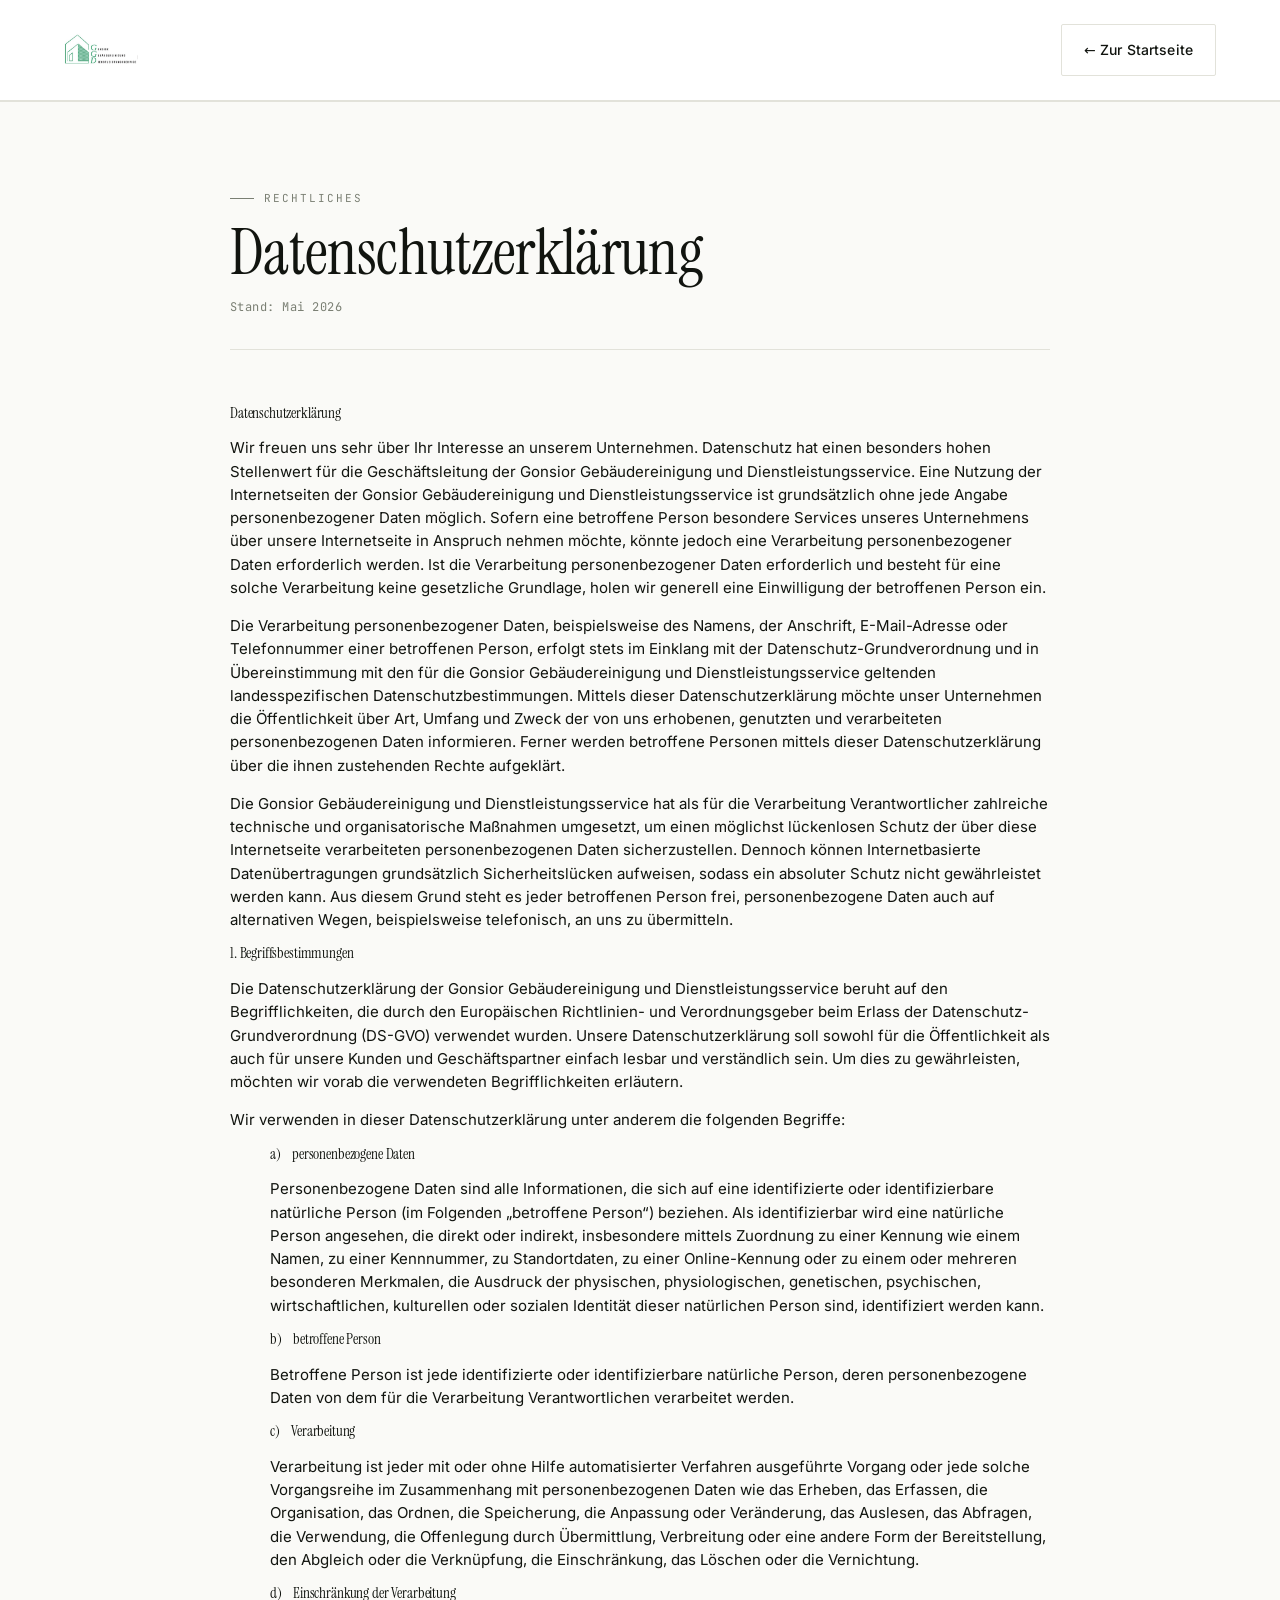
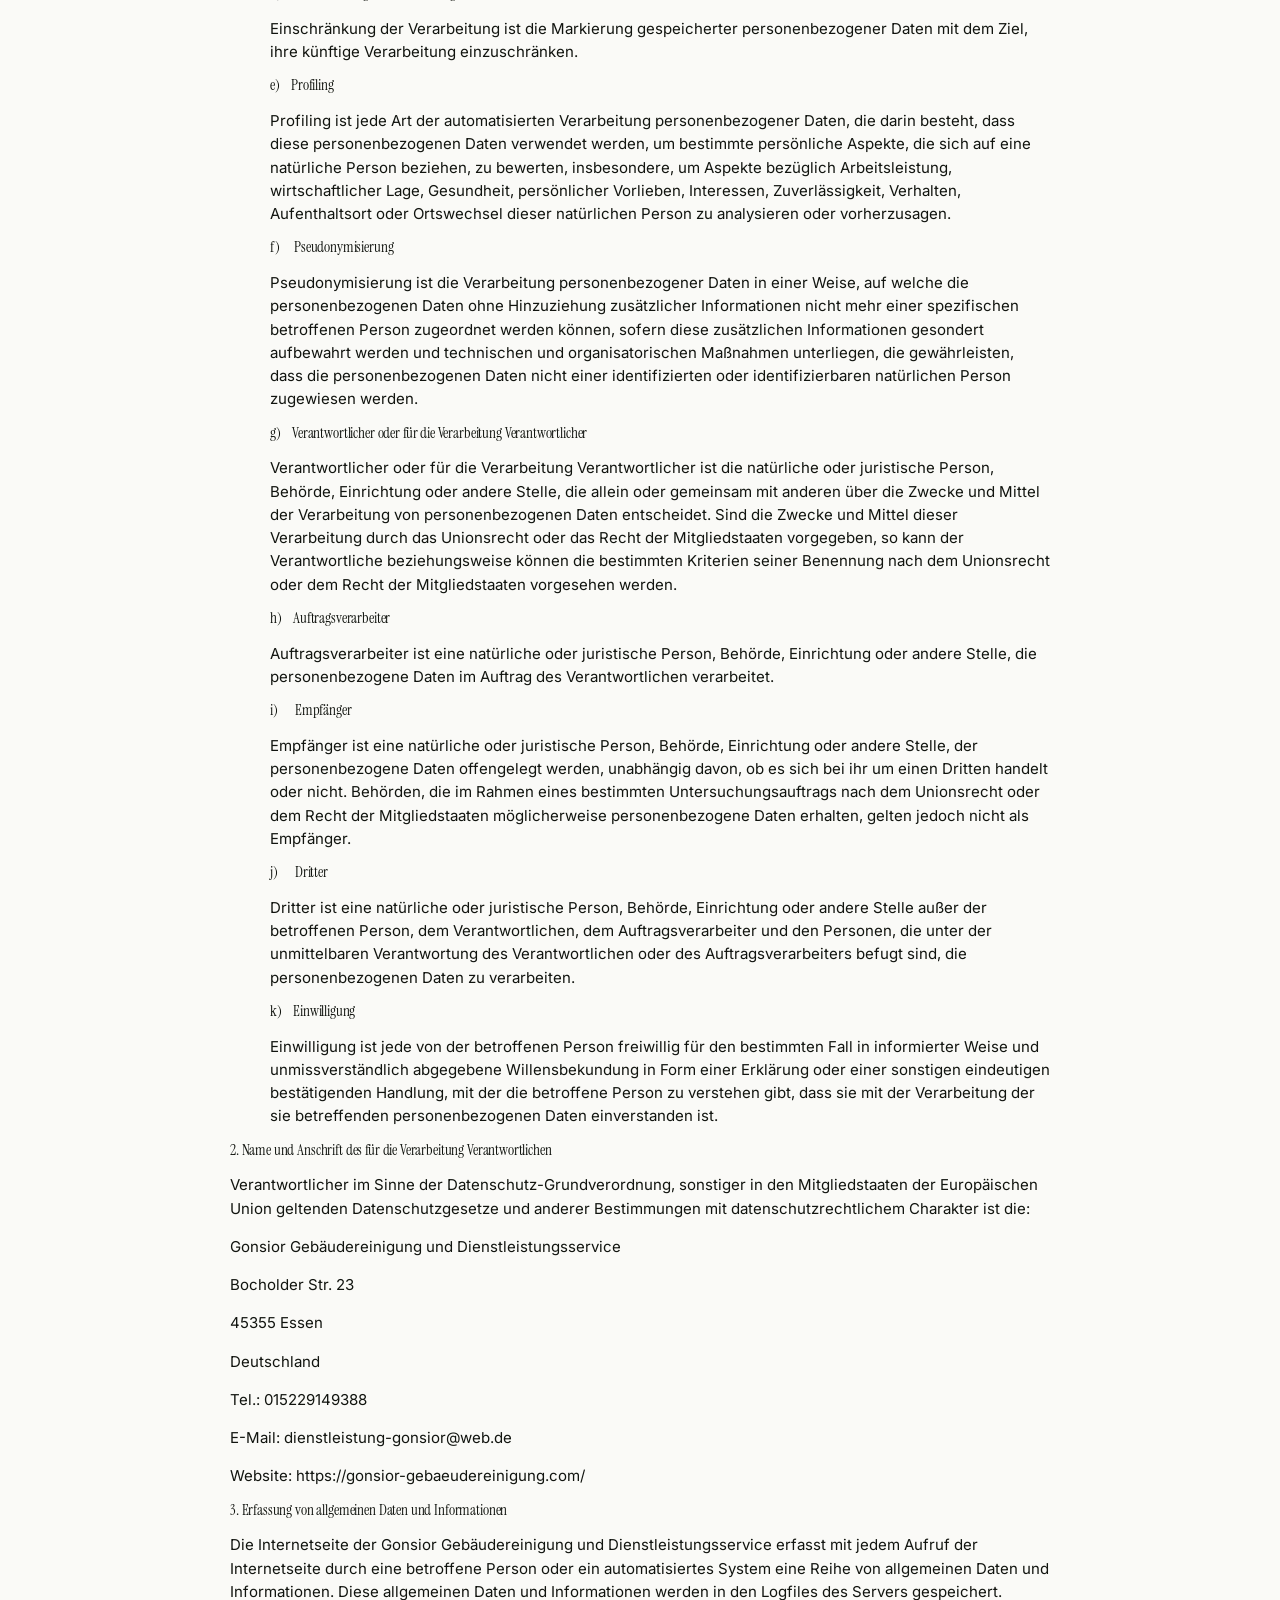
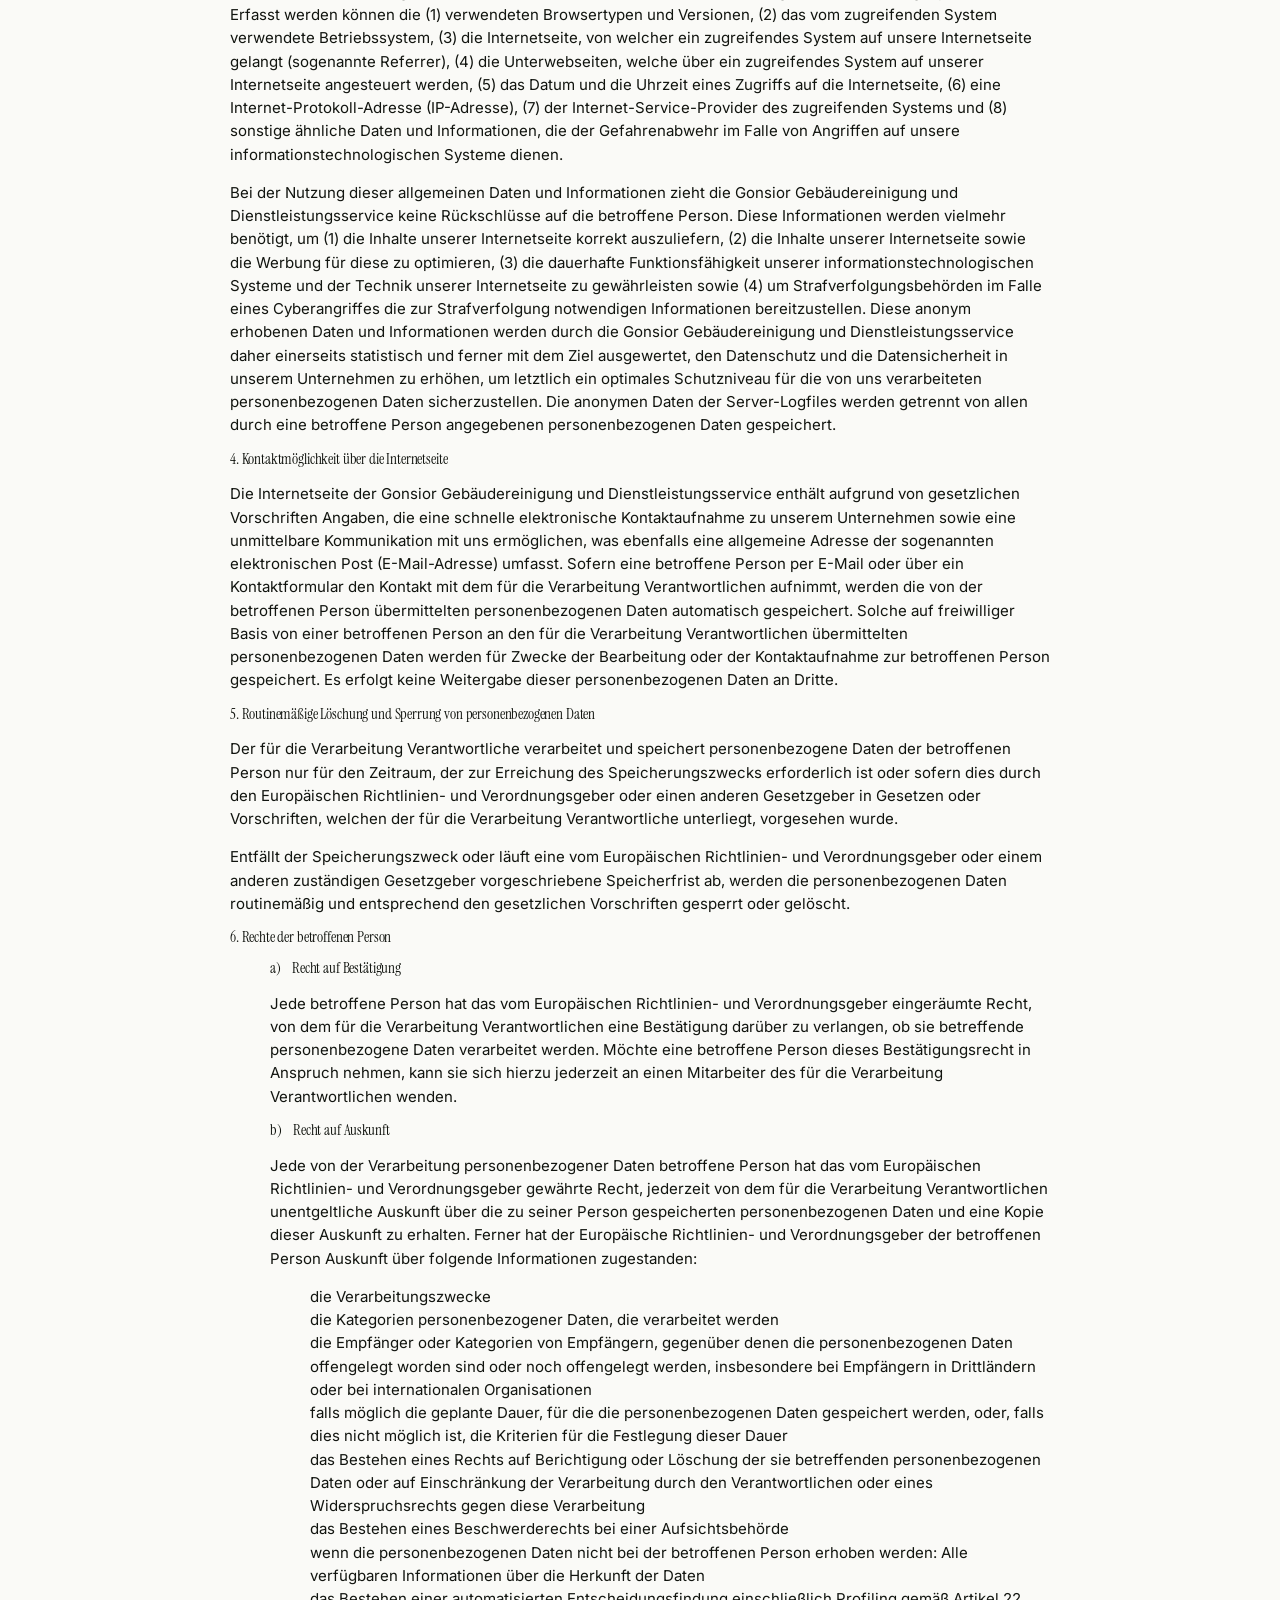
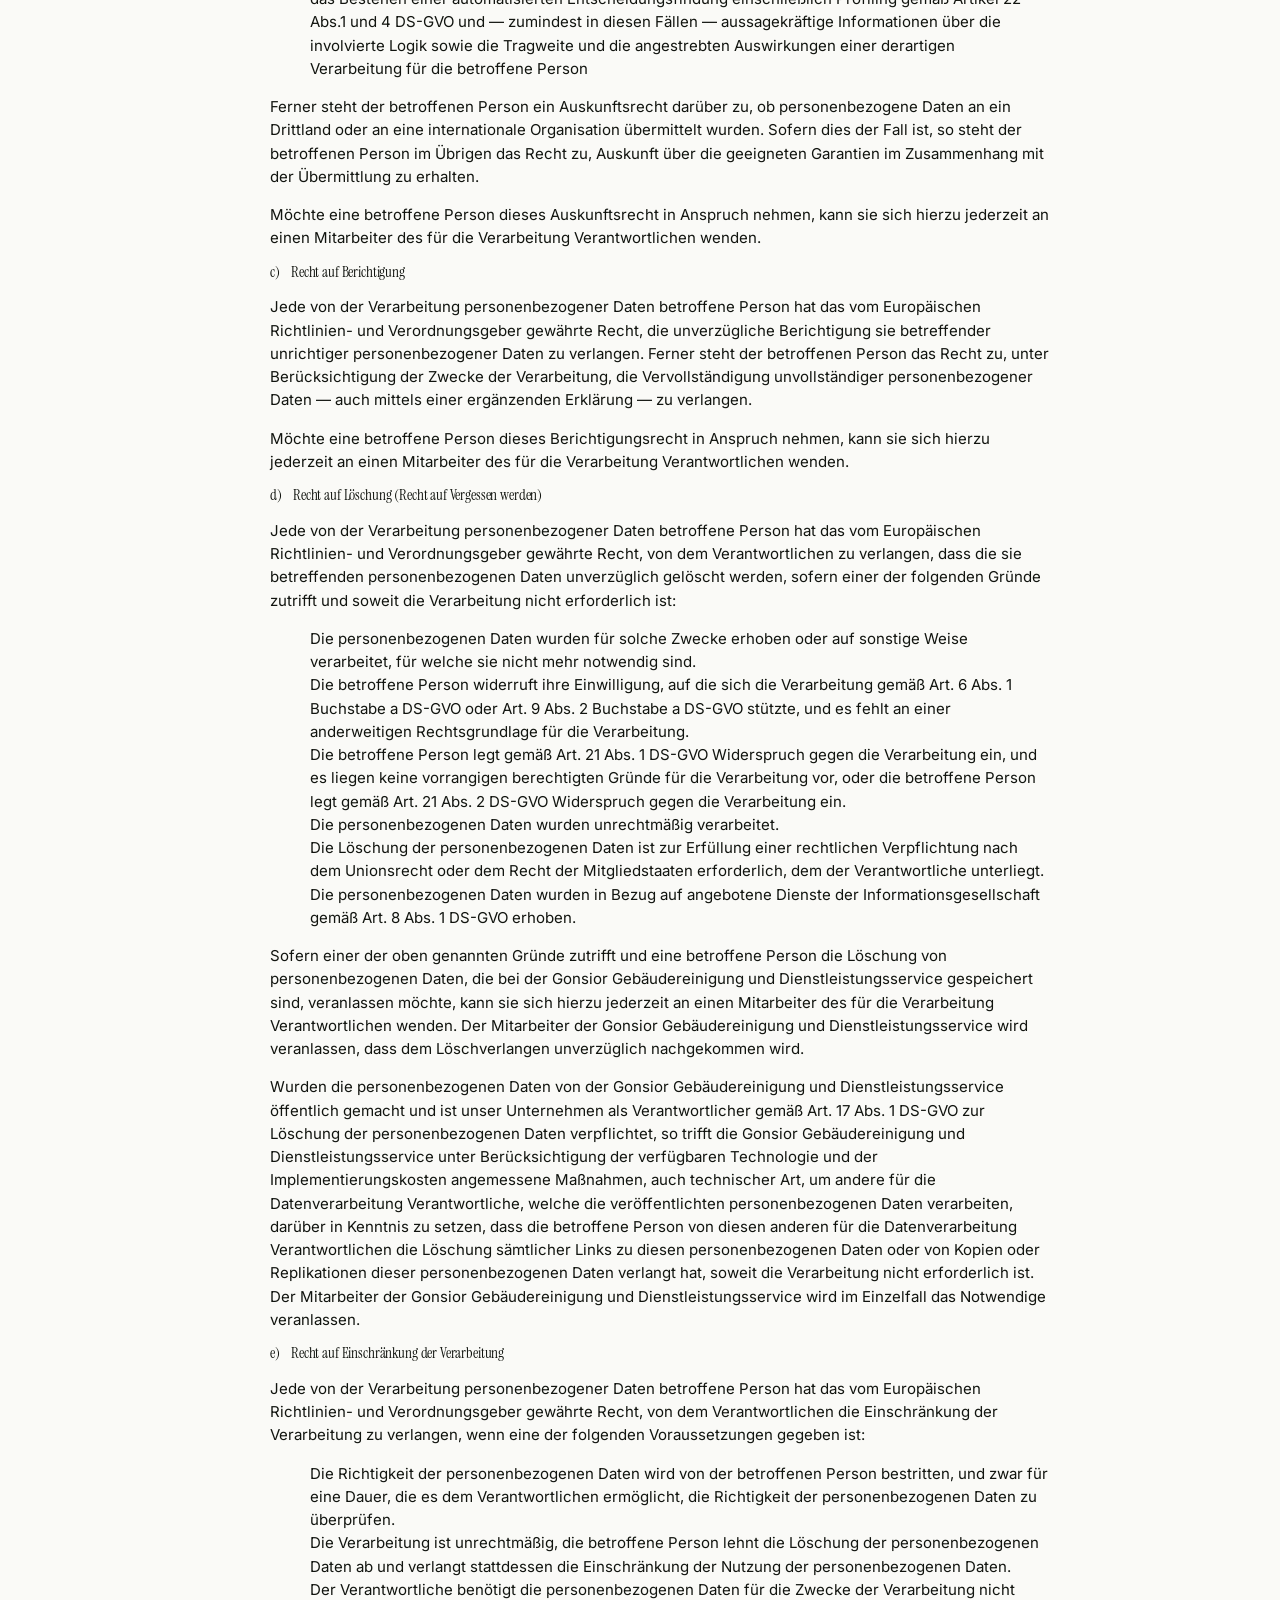
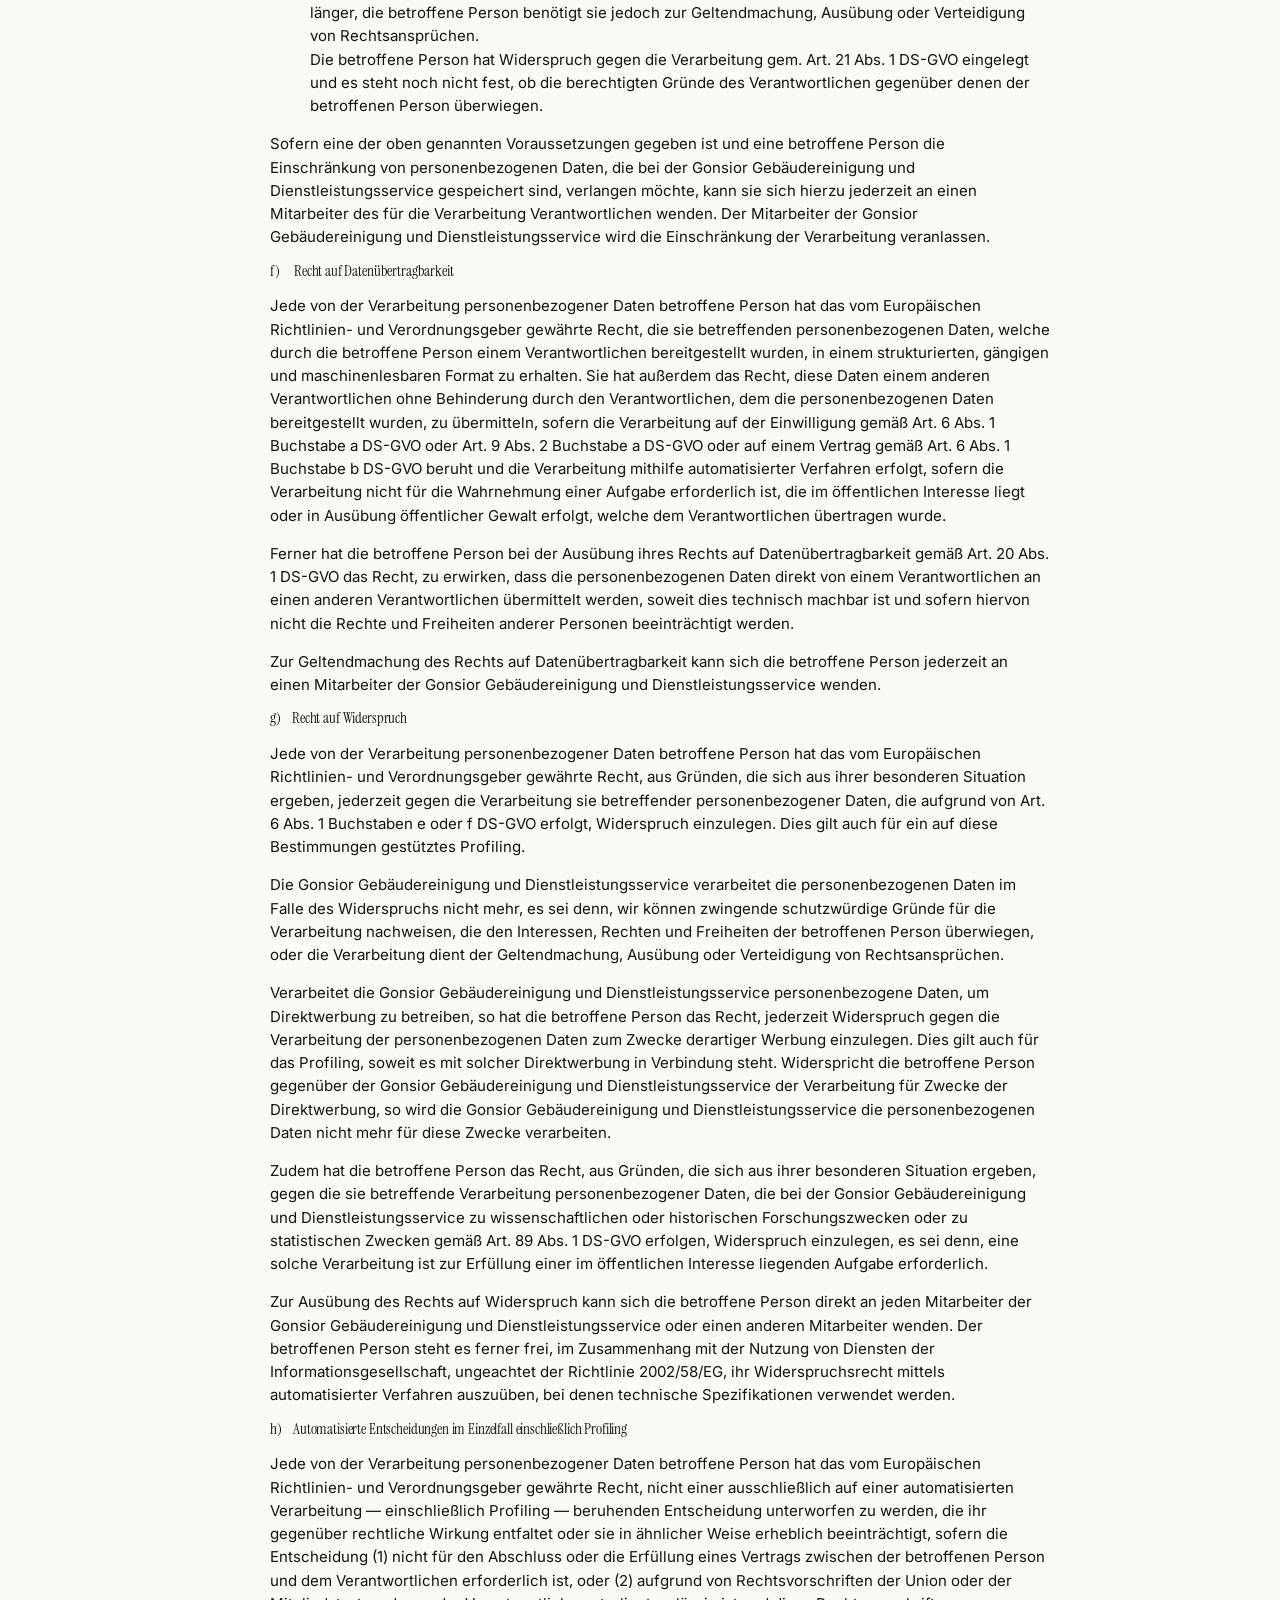
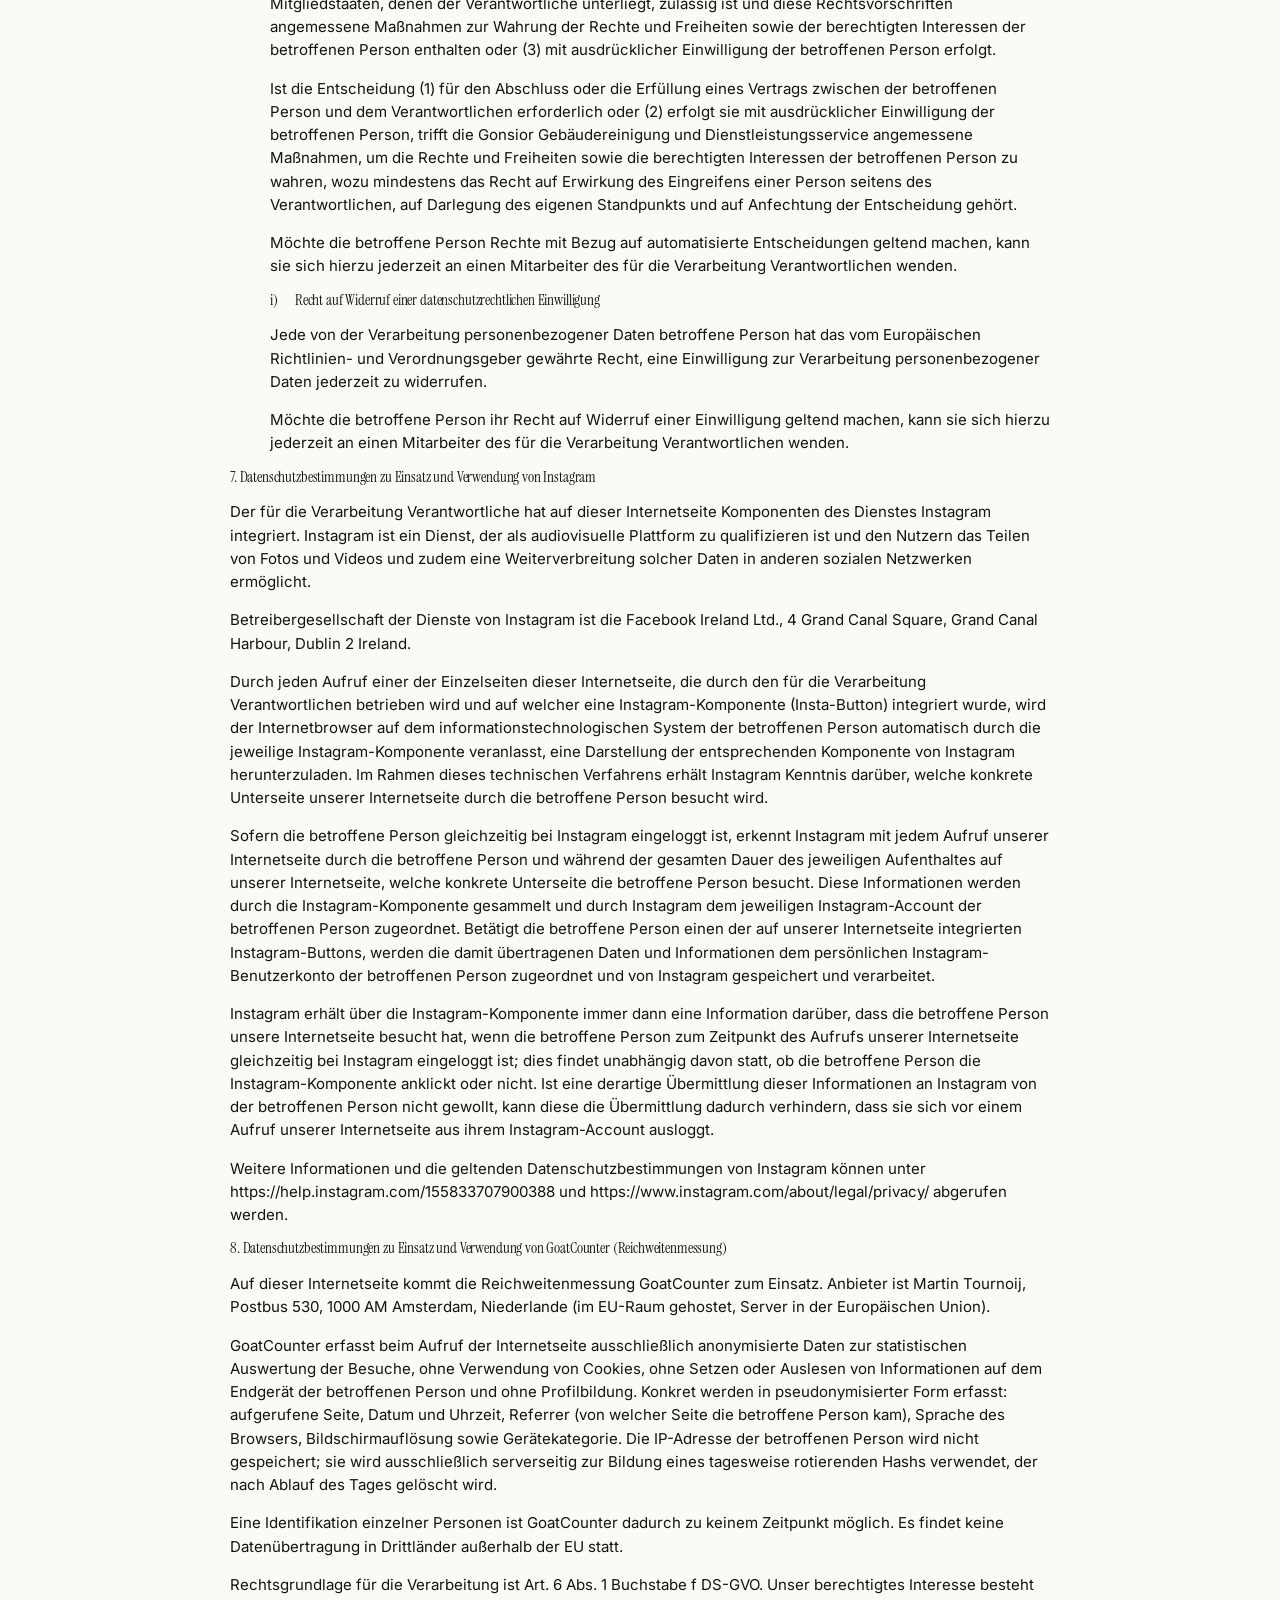
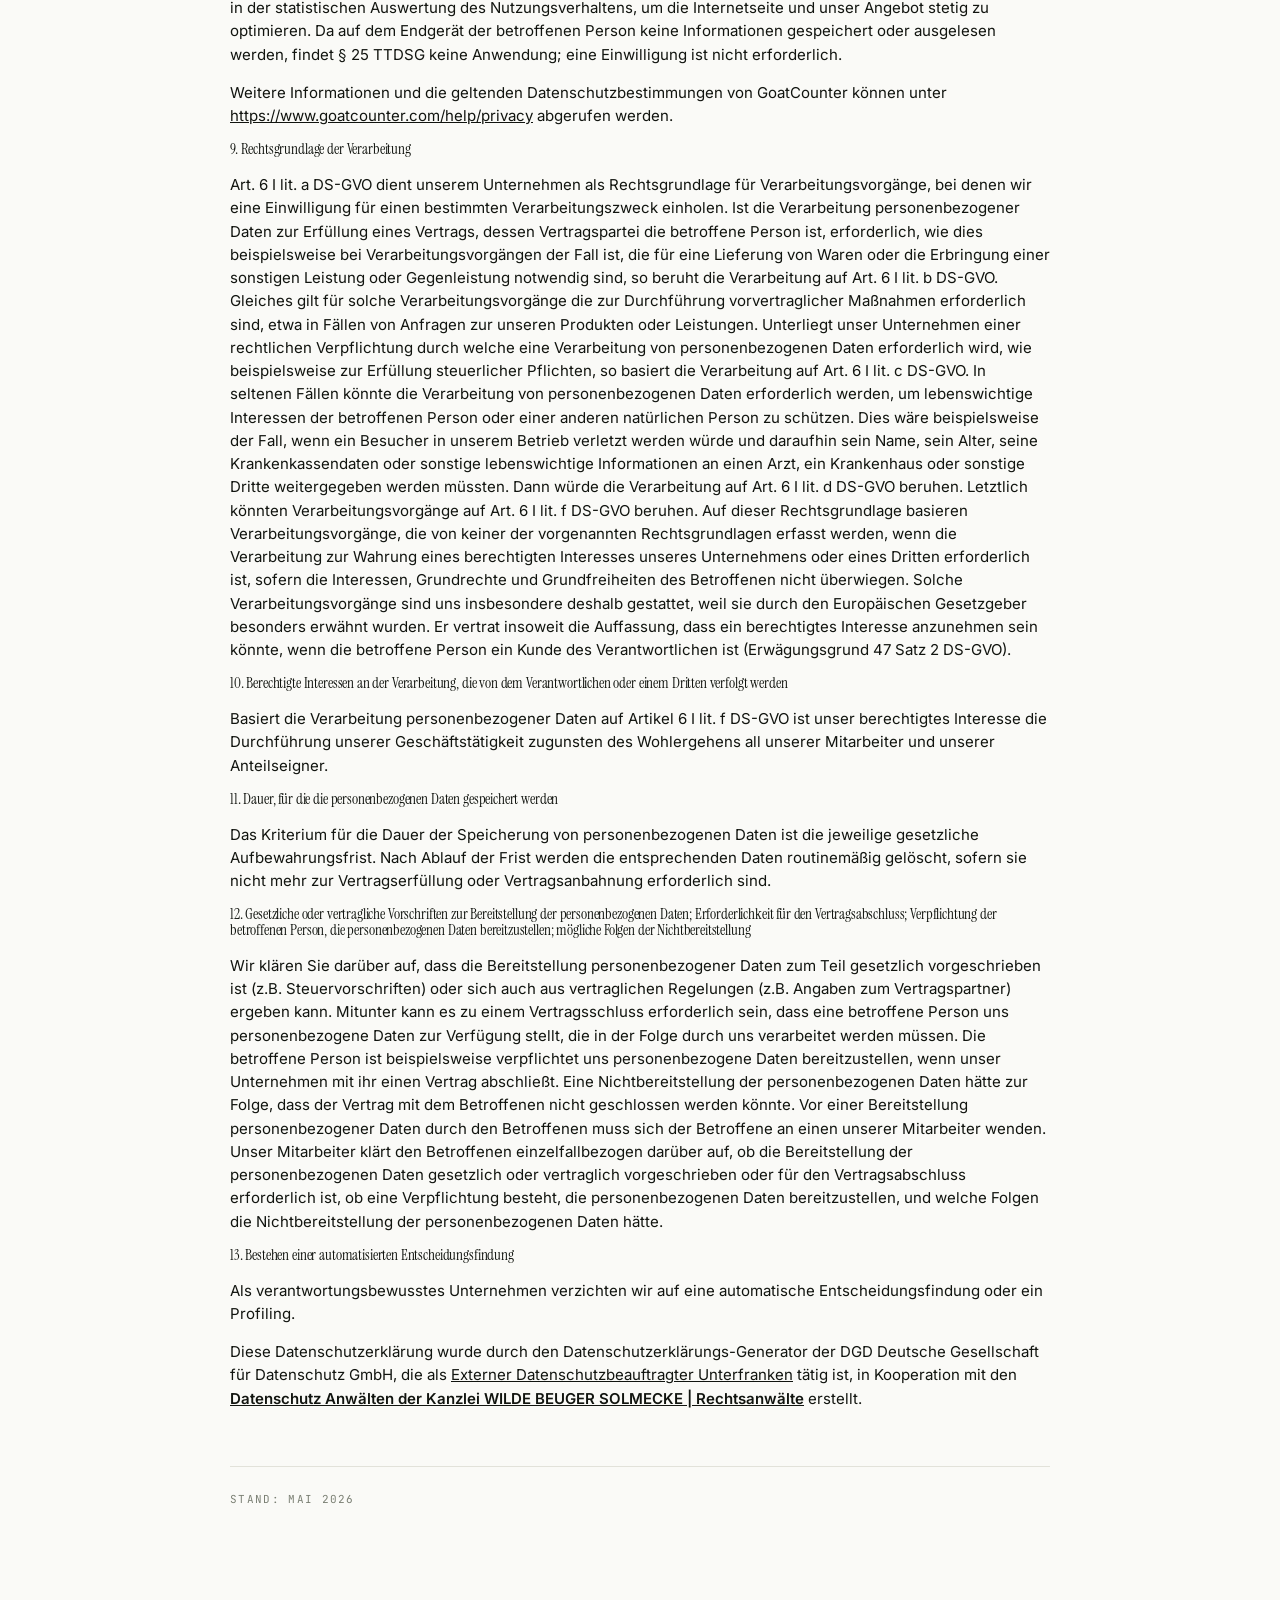
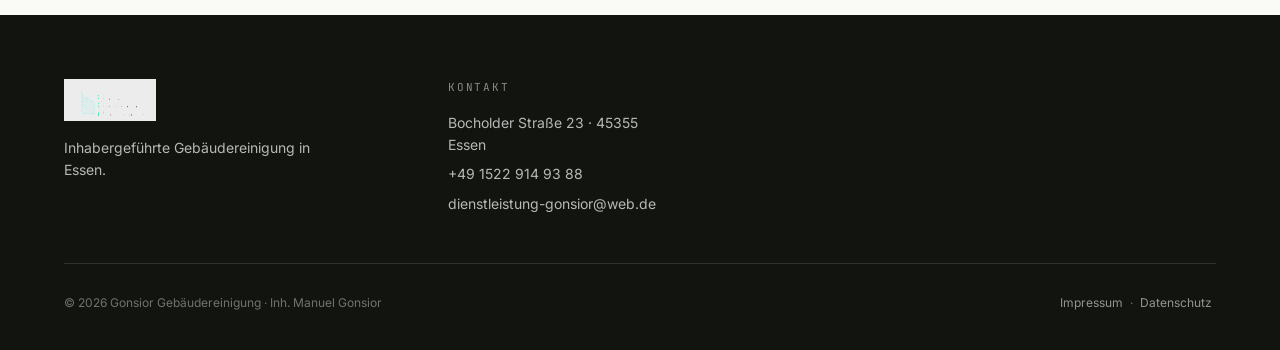
==== commit a961ab9b: "privacy: add GoatCounter section + renumber following points Neue Sektion "8. GoatCounter (Reichweit" ====
--- a/datenschutz.html
+++ b/datenschutz.html
@@ -208,24 +208,35 @@
 
 <p>Weitere Informationen und die geltenden Datenschutzbestimmungen von Instagram können unter https://help.instagram.com/155833707900388 und https://www.instagram.com/about/legal/privacy/ abgerufen werden.</p>
 
-<h4>8. Rechtsgrundlage der Verarbeitung</h4>
+<h4>8. Datenschutzbestimmungen zu Einsatz und Verwendung von GoatCounter (Reichweitenmessung)</h4>
+<p>Auf dieser Internetseite kommt die Reichweitenmessung GoatCounter zum Einsatz. Anbieter ist Martin Tournoij, Postbus 530, 1000 AM Amsterdam, Niederlande (im EU-Raum gehostet, Server in der Europäischen Union).</p>
+
+<p>GoatCounter erfasst beim Aufruf der Internetseite ausschließlich anonymisierte Daten zur statistischen Auswertung der Besuche, ohne Verwendung von Cookies, ohne Setzen oder Auslesen von Informationen auf dem Endgerät der betroffenen Person und ohne Profilbildung. Konkret werden in pseudonymisierter Form erfasst: aufgerufene Seite, Datum und Uhrzeit, Referrer (von welcher Seite die betroffene Person kam), Sprache des Browsers, Bildschirmauflösung sowie Gerätekategorie. Die IP-Adresse der betroffenen Person wird nicht gespeichert; sie wird ausschließlich serverseitig zur Bildung eines tagesweise rotierenden Hashs verwendet, der nach Ablauf des Tages gelöscht wird.</p>
+
+<p>Eine Identifikation einzelner Personen ist GoatCounter dadurch zu keinem Zeitpunkt möglich. Es findet keine Datenübertragung in Drittländer außerhalb der EU statt.</p>
+
+<p>Rechtsgrundlage für die Verarbeitung ist Art. 6 Abs. 1 Buchstabe f DS-GVO. Unser berechtigtes Interesse besteht in der statistischen Auswertung des Nutzungsverhaltens, um die Internetseite und unser Angebot stetig zu optimieren. Da auf dem Endgerät der betroffenen Person keine Informationen gespeichert oder ausgelesen werden, findet § 25 TTDSG keine Anwendung; eine Einwilligung ist nicht erforderlich.</p>
+
+<p>Weitere Informationen und die geltenden Datenschutzbestimmungen von GoatCounter können unter <a href="https://www.goatcounter.com/help/privacy">https://www.goatcounter.com/help/privacy</a> abgerufen werden.</p>
+
+<h4>9. Rechtsgrundlage der Verarbeitung</h4>
 <p>Art. 6 I lit. a DS-GVO dient unserem Unternehmen als Rechtsgrundlage für Verarbeitungsvorgänge, bei denen wir eine Einwilligung für einen bestimmten Verarbeitungszweck einholen. Ist die Verarbeitung personenbezogener Daten zur Erfüllung eines Vertrags, dessen Vertragspartei die betroffene Person ist, erforderlich, wie dies beispielsweise bei Verarbeitungsvorgängen der Fall ist, die für eine Lieferung von Waren oder die Erbringung einer sonstigen Leistung oder Gegenleistung notwendig sind, so beruht die Verarbeitung auf Art. 6 I lit. b DS-GVO. Gleiches gilt für solche Verarbeitungsvorgänge die zur Durchführung vorvertraglicher Maßnahmen erforderlich sind, etwa in Fällen von Anfragen zur unseren Produkten oder Leistungen. Unterliegt unser Unternehmen einer rechtlichen Verpflichtung durch welche eine Verarbeitung von personenbezogenen Daten erforderlich wird, wie beispielsweise zur Erfüllung steuerlicher Pflichten, so basiert die Verarbeitung auf Art. 6 I lit. c DS-GVO. In seltenen Fällen könnte die Verarbeitung von personenbezogenen Daten erforderlich werden, um lebenswichtige Interessen der betroffenen Person oder einer anderen natürlichen Person zu schützen. Dies wäre beispielsweise der Fall, wenn ein Besucher in unserem Betrieb verletzt werden würde und daraufhin sein Name, sein Alter, seine Krankenkassendaten oder sonstige lebenswichtige Informationen an einen Arzt, ein Krankenhaus oder sonstige Dritte weitergegeben werden müssten. Dann würde die Verarbeitung auf Art. 6 I lit. d DS-GVO beruhen.
 Letztlich könnten Verarbeitungsvorgänge auf Art. 6 I lit. f DS-GVO beruhen. Auf dieser Rechtsgrundlage basieren Verarbeitungsvorgänge, die von keiner der vorgenannten Rechtsgrundlagen erfasst werden, wenn die Verarbeitung zur Wahrung eines berechtigten Interesses unseres Unternehmens oder eines Dritten erforderlich ist, sofern die Interessen, Grundrechte und Grundfreiheiten des Betroffenen nicht überwiegen. Solche Verarbeitungsvorgänge sind uns insbesondere deshalb gestattet, weil sie durch den Europäischen Gesetzgeber besonders erwähnt wurden. Er vertrat insoweit die Auffassung, dass ein berechtigtes Interesse anzunehmen sein könnte, wenn die betroffene Person ein Kunde des Verantwortlichen ist (Erwägungsgrund 47 Satz 2 DS-GVO).
 </p>
 
-<h4>9. Berechtigte Interessen an der Verarbeitung, die von dem Verantwortlichen oder einem Dritten verfolgt werden</h4>
+<h4>10. Berechtigte Interessen an der Verarbeitung, die von dem Verantwortlichen oder einem Dritten verfolgt werden</h4>
 <p>Basiert die Verarbeitung personenbezogener Daten auf Artikel 6 I lit. f DS-GVO ist unser berechtigtes Interesse die Durchführung unserer Geschäftstätigkeit zugunsten des Wohlergehens all unserer Mitarbeiter und unserer Anteilseigner.</p>
 
-<h4>10. Dauer, für die die personenbezogenen Daten gespeichert werden</h4>
+<h4>11. Dauer, für die die personenbezogenen Daten gespeichert werden</h4>
 <p>Das Kriterium für die Dauer der Speicherung von personenbezogenen Daten ist die jeweilige gesetzliche Aufbewahrungsfrist. Nach Ablauf der Frist werden die entsprechenden Daten routinemäßig gelöscht, sofern sie nicht mehr zur Vertragserfüllung oder Vertragsanbahnung erforderlich sind.</p>
 
-<h4>11. Gesetzliche oder vertragliche Vorschriften zur Bereitstellung der personenbezogenen Daten; Erforderlichkeit für den Vertragsabschluss; Verpflichtung der betroffenen Person, die personenbezogenen Daten bereitzustellen; mögliche Folgen der Nichtbereitstellung</h4>
+<h4>12. Gesetzliche oder vertragliche Vorschriften zur Bereitstellung der personenbezogenen Daten; Erforderlichkeit für den Vertragsabschluss; Verpflichtung der betroffenen Person, die personenbezogenen Daten bereitzustellen; mögliche Folgen der Nichtbereitstellung</h4>
 <p>Wir klären Sie darüber auf, dass die Bereitstellung personenbezogener Daten zum Teil gesetzlich vorgeschrieben ist (z.B. Steuervorschriften) oder sich auch aus vertraglichen Regelungen (z.B. Angaben zum Vertragspartner) ergeben kann.
 Mitunter kann es zu einem Vertragsschluss erforderlich sein, dass eine betroffene Person uns personenbezogene Daten zur Verfügung stellt, die in der Folge durch uns verarbeitet werden müssen. Die betroffene Person ist beispielsweise verpflichtet uns personenbezogene Daten bereitzustellen, wenn unser Unternehmen mit ihr einen Vertrag abschließt. Eine Nichtbereitstellung der personenbezogenen Daten hätte zur Folge, dass der Vertrag mit dem Betroffenen nicht geschlossen werden könnte.
 Vor einer Bereitstellung personenbezogener Daten durch den Betroffenen muss sich der Betroffene an einen unserer Mitarbeiter wenden. Unser Mitarbeiter klärt den Betroffenen einzelfallbezogen darüber auf, ob die Bereitstellung der personenbezogenen Daten gesetzlich oder vertraglich vorgeschrieben oder für den Vertragsabschluss erforderlich ist, ob eine Verpflichtung besteht, die personenbezogenen Daten bereitzustellen, und welche Folgen die Nichtbereitstellung der personenbezogenen Daten hätte.
 </p>
 
-<h4>12. Bestehen einer automatisierten Entscheidungsfindung</h4>
+<h4>13. Bestehen einer automatisierten Entscheidungsfindung</h4>
 <p>Als verantwortungsbewusstes Unternehmen verzichten wir auf eine automatische Entscheidungsfindung oder ein Profiling.</p>
 
 <p>Diese Datenschutzerklärung wurde durch den Datenschutzerklärungs-Generator der DGD Deutsche Gesellschaft für Datenschutz GmbH, die als <a href="https://dg-datenschutz.de/datenschutz-dienstleistungen/externer-datenschutzbeauftragter/">Externer Datenschutzbeauftragter Unterfranken</a> tätig ist, in Kooperation mit den <b><a href="https://www.wbs.legal/it-recht/datenschutzrecht/">Datenschutz Anwälten der Kanzlei WILDE BEUGER SOLMECKE | Rechtsanwälte</a></b> erstellt.
@@ -263,5 +274,8 @@
 
 </div>
 
+<!-- GoatCounter: cookielose, anonyme Reichweiten-Statistik (kein Tracking, keine PII) -->
+<script data-goatcounter="https://gonsiorgebaeudereinigung.goatcounter.com/count"
+        async src="//gc.zgo.at/count.js"></script>
 </body>
 </html>
--- a/styles.css
+++ b/styles.css
@@ -1170,6 +1170,33 @@
 }
 .vb-about-meta-item {
   display: grid; grid-template-columns: 16px 1fr; gap: 12px; align-items: center;
+}
+.vb-about-card-seal {
+  margin-top: 32px;
+  padding-top: 28px;
+  border-top: 1px solid rgba(255,255,255,0.15);
+  display: flex;
+  align-items: center;
+  gap: 14px;
+  flex-wrap: wrap;
+}
+.vb-about-card-seal img {
+  width: 160px;
+  height: auto;
+  display: block;
+  /* Magenta-Logo auf dunklem Hintergrund leicht "framen" */
+  background: rgba(255,255,255,0.04);
+  padding: 6px 8px;
+  border-radius: 2px;
+}
+.vb-about-card-seal-caption {
+  font-family: 'JetBrains Mono', monospace;
+  font-size: 10.5px;
+  letter-spacing: 0.08em;
+  text-transform: uppercase;
+  color: rgba(255,255,255,0.7);
+  line-height: 1.35;
+  max-width: 12ch;
 }
 
 /* REFERENCES */
@@ -1250,6 +1277,71 @@
   .vb-refs-card { animation: none !important; }
 }
 
+/* CONSENT GATE (Drittanbieter-Inhalte erst nach Klick laden) */
+.vb-consent-gate {
+  display: flex;
+  align-items: center;
+  justify-content: center;
+  width: 100%;
+  height: 100%;
+  min-height: 360px;
+  border: 1px dashed var(--gn-line);
+  background: var(--gn-bg-soft);
+  padding: 32px 24px;
+  box-sizing: border-box;
+}
+.vb-consent-gate-inner {
+  text-align: center;
+  max-width: 460px;
+}
+.vb-consent-gate-icon {
+  color: var(--gn-accent);
+  margin: 0 auto 14px;
+  display: block;
+}
+.vb-consent-gate-title {
+  font-family: 'Instrument Serif', serif;
+  font-size: 26px;
+  line-height: 1.2;
+  font-weight: 400;
+  margin: 0 0 12px;
+  color: var(--gn-ink);
+}
+.vb-consent-gate-text {
+  font-size: 14px;
+  line-height: 1.6;
+  color: var(--gn-ink-soft);
+  margin: 0 0 22px;
+}
+.vb-consent-gate-text strong {
+  color: var(--gn-ink);
+  font-weight: 600;
+}
+.vb-consent-gate-actions {
+  display: flex;
+  flex-direction: column;
+  gap: 14px;
+  align-items: center;
+}
+.vb-consent-gate-secondary {
+  font-family: 'JetBrains Mono', monospace;
+  font-size: 11px;
+  letter-spacing: 0.08em;
+  text-transform: uppercase;
+  color: var(--gn-ink-muted);
+  text-decoration: none;
+  border-bottom: 1px solid transparent;
+  transition: border-color 160ms ease, color 160ms ease;
+}
+.vb-consent-gate-secondary:hover {
+  color: var(--gn-ink);
+  border-bottom-color: var(--gn-line);
+}
+/* Inline-Head-Script setzt diese Attribute, falls Consent bereits
+   gespeichert ist — Gate wird sofort versteckt, kein Flackern */
+html[data-consent-elfsight] [data-consent-gate="elfsight"] { display: none; }
+html[data-consent-osm] [data-consent-gate="osm"] { display: none; }
+
 /* INSTAGRAM */
 .vb-insta {
   padding: 120px 64px;
@@ -1589,6 +1681,27 @@
   opacity: 0.92;
 }
 .vb-footer-brand p { font-size: 14px; line-height: 1.6; max-width: 32ch; }
+.vb-footer-seal {
+  margin-top: 22px;
+  display: flex;
+  align-items: center;
+  gap: 14px;
+  flex-wrap: wrap;
+}
+.vb-footer-seal img {
+  width: 200px;
+  height: auto;
+  display: block;
+}
+.vb-footer-seal span {
+  font-family: 'JetBrains Mono', monospace;
+  font-size: 10.5px;
+  letter-spacing: 0.08em;
+  text-transform: uppercase;
+  color: rgba(255,255,255,0.6);
+  line-height: 1.35;
+  max-width: 12ch;
+}
 .vb-footer-bottom {
   padding-top: 24px;
   display: flex; justify-content: space-between;
@@ -1642,11 +1755,39 @@
   font-weight: 400;
   color: var(--gn-ink);
 }
+.vb-legal-section h3 {
+  font-family: 'Inter', sans-serif;
+  font-size: 16px;
+  line-height: 1.35;
+  margin: 22px 0 8px;
+  font-weight: 600;
+  color: var(--gn-ink);
+}
 .vb-legal-section p {
   font-size: 15px;
   line-height: 1.7;
   color: var(--gn-ink-soft);
   margin: 0 0 14px;
+  max-width: 70ch;
+}
+.vb-legal-section ul {
+  margin: 8px 0 18px;
+  padding-left: 22px;
+  max-width: 70ch;
+  color: var(--gn-ink-soft);
+  font-size: 15px;
+  line-height: 1.7;
+}
+.vb-legal-section ul li { margin-bottom: 6px; }
+.vb-legal-section .vb-legal-contact {
+  font-family: 'JetBrains Mono', monospace;
+  font-size: 13.5px;
+  line-height: 1.85;
+  color: var(--gn-ink);
+  background: var(--gn-bg-soft);
+  padding: 16px 20px;
+  border: 1px solid var(--gn-line);
+  margin: 6px 0 14px;
   max-width: 70ch;
 }
 .vb-legal-section a {
@@ -1848,7 +1989,10 @@
   .vb-hero-text-logo { justify-content: flex-start; }
   .vb-hero-text-logo img { width: 200px; }
   .vb-hero-feature { grid-template-columns: 1fr; }
-  .vb-hero-photo { height: 280px; }
+  /* Mobile: Hero in voller Breite ohne Seiten-Crop, dafür kürzer
+     (Bild ist ~5:2 panoramisch — fixe 280px Höhe würde rechts/links
+     stark beschneiden) */
+  .vb-hero-photo { height: auto; aspect-ratio: 5 / 2; }
   .vb-hero-stats { padding: 32px 24px; gap: 0; }
   .vb-hero-stat { padding: 14px 0; gap: 18px; }
   .vb-hero-stat .num { font-size: 38px; }
